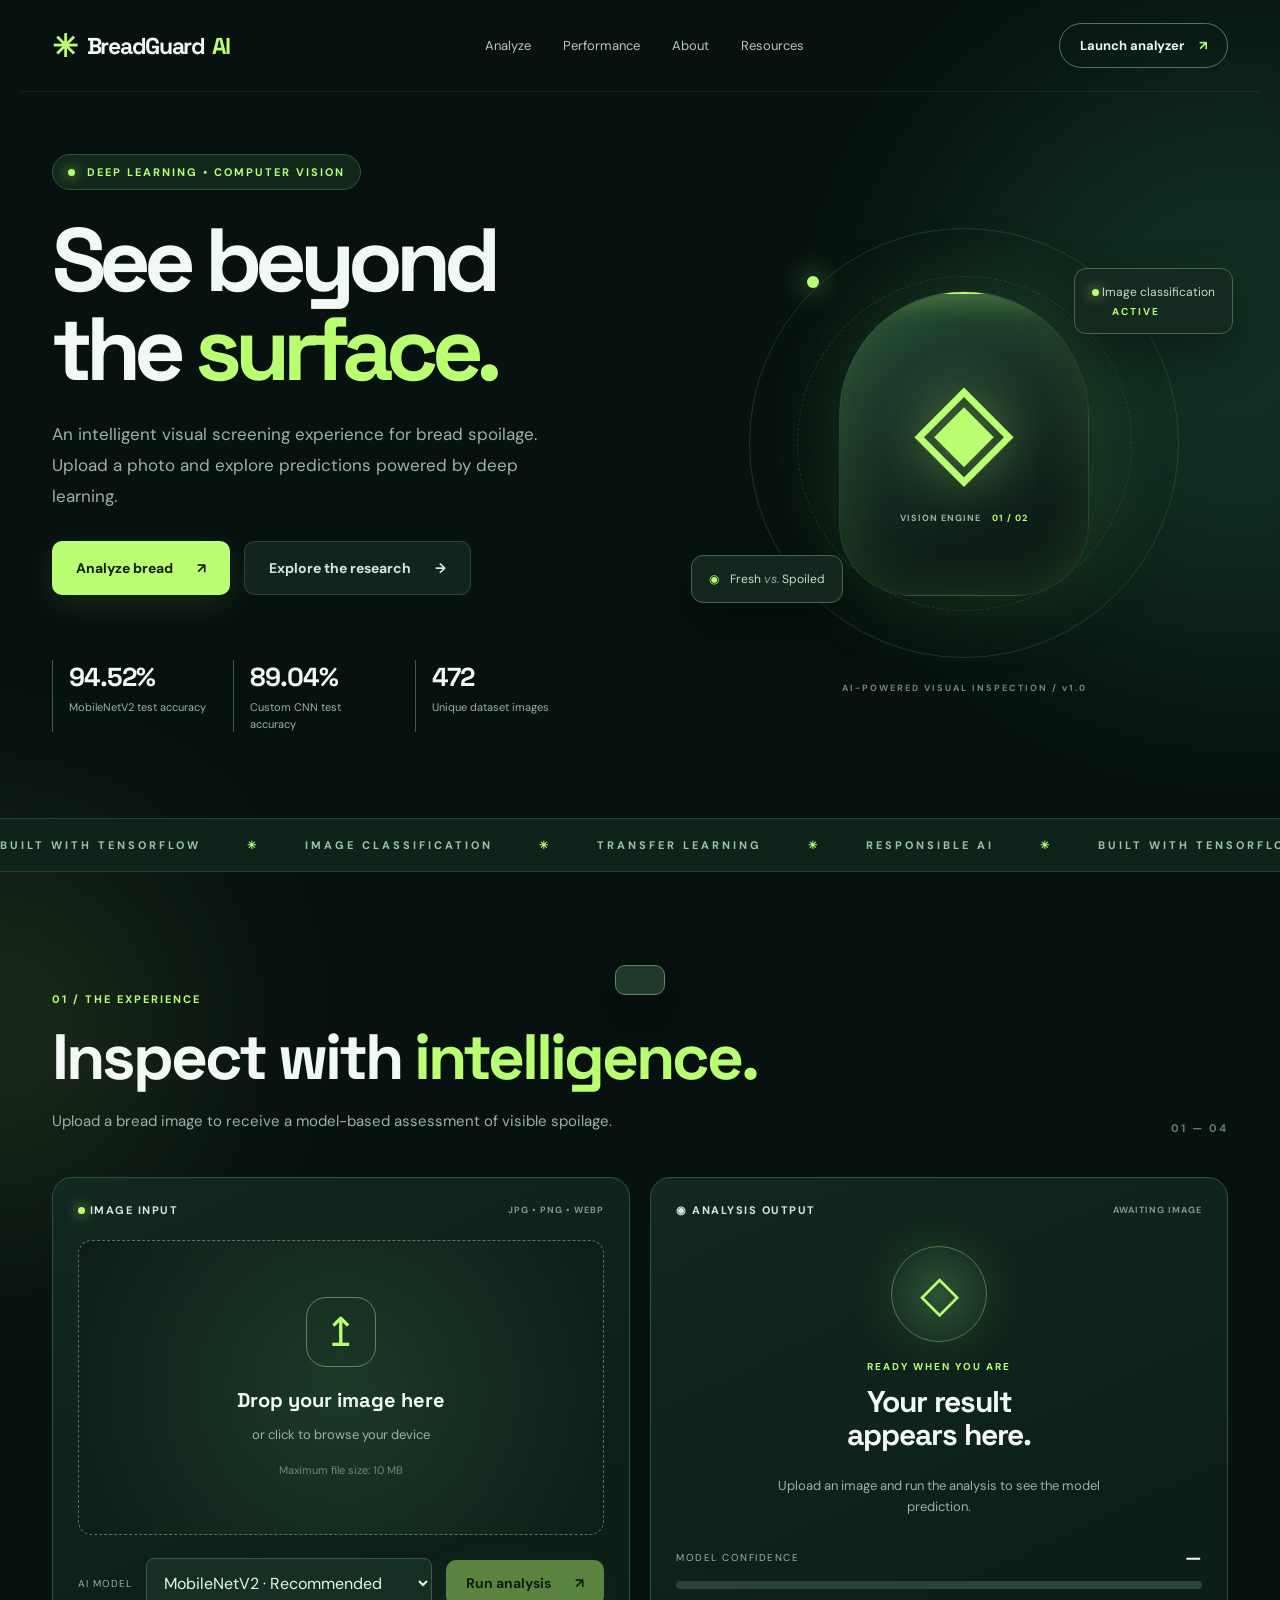
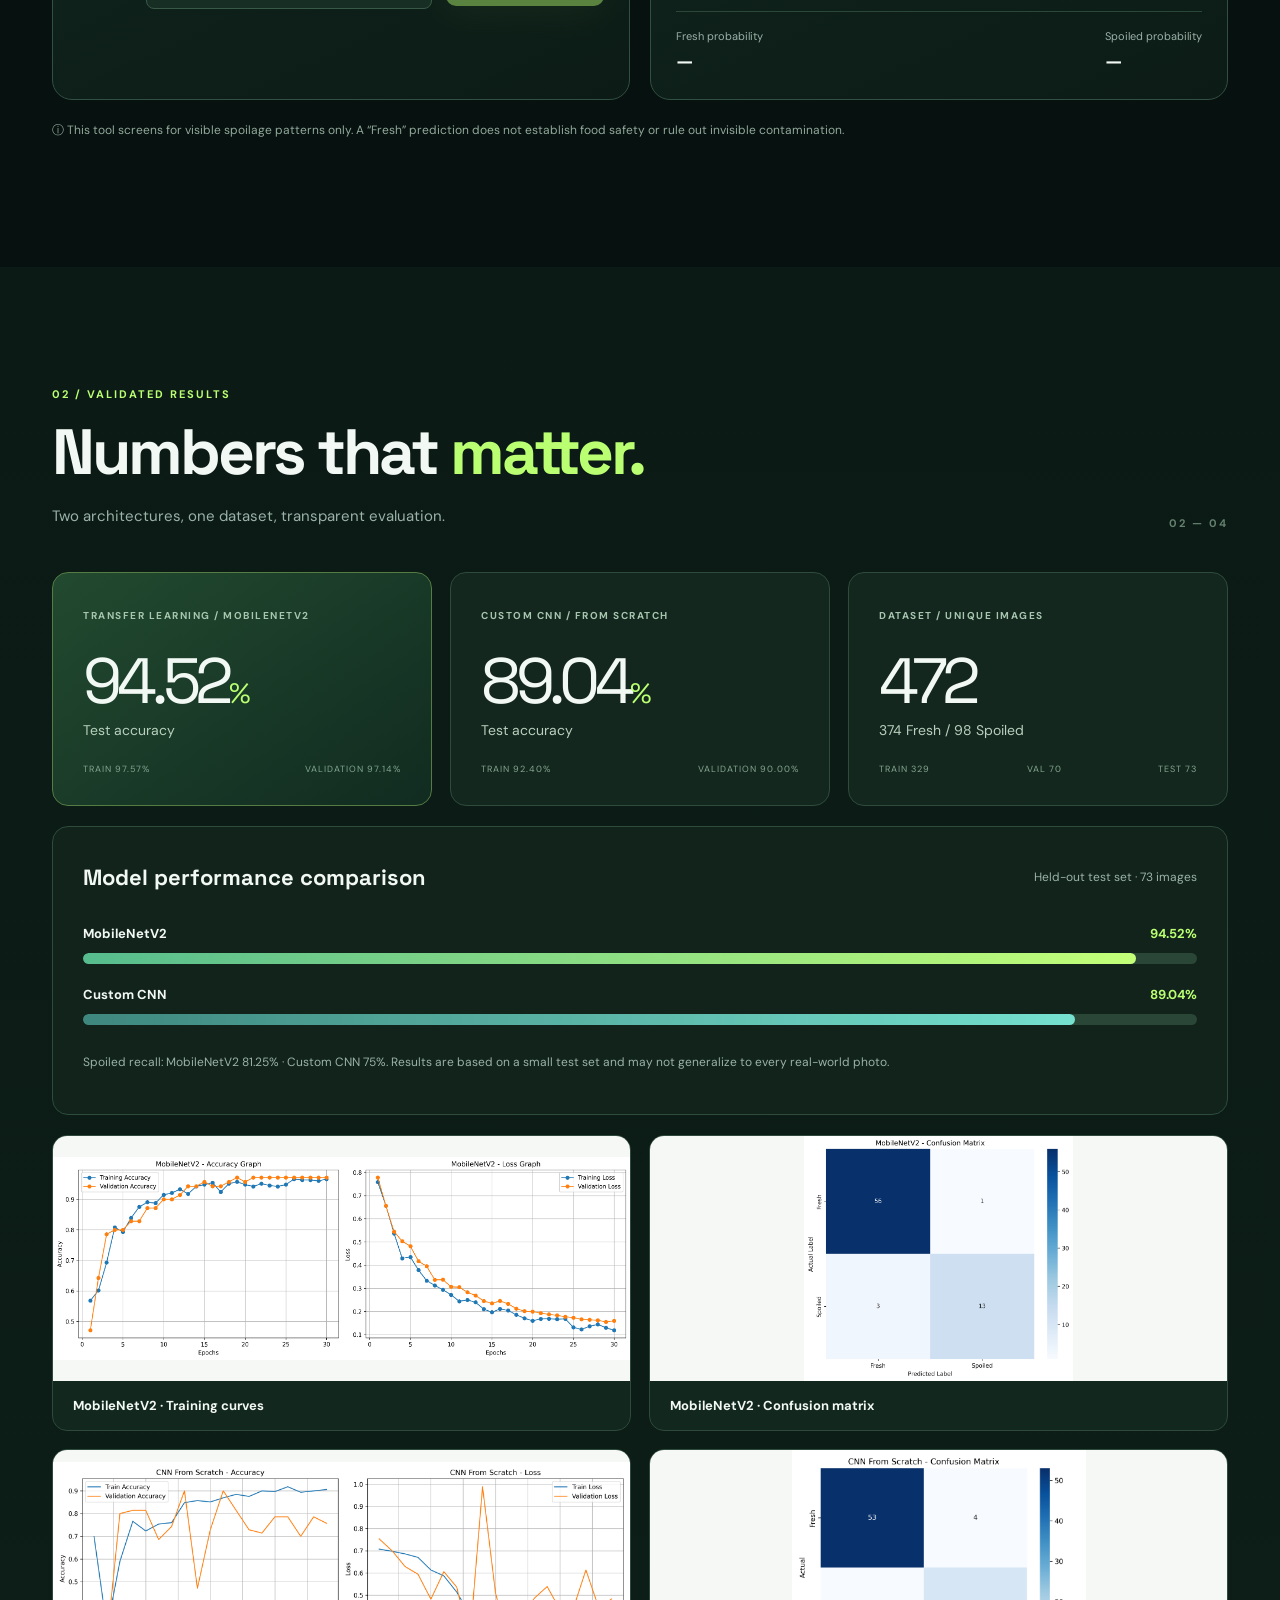
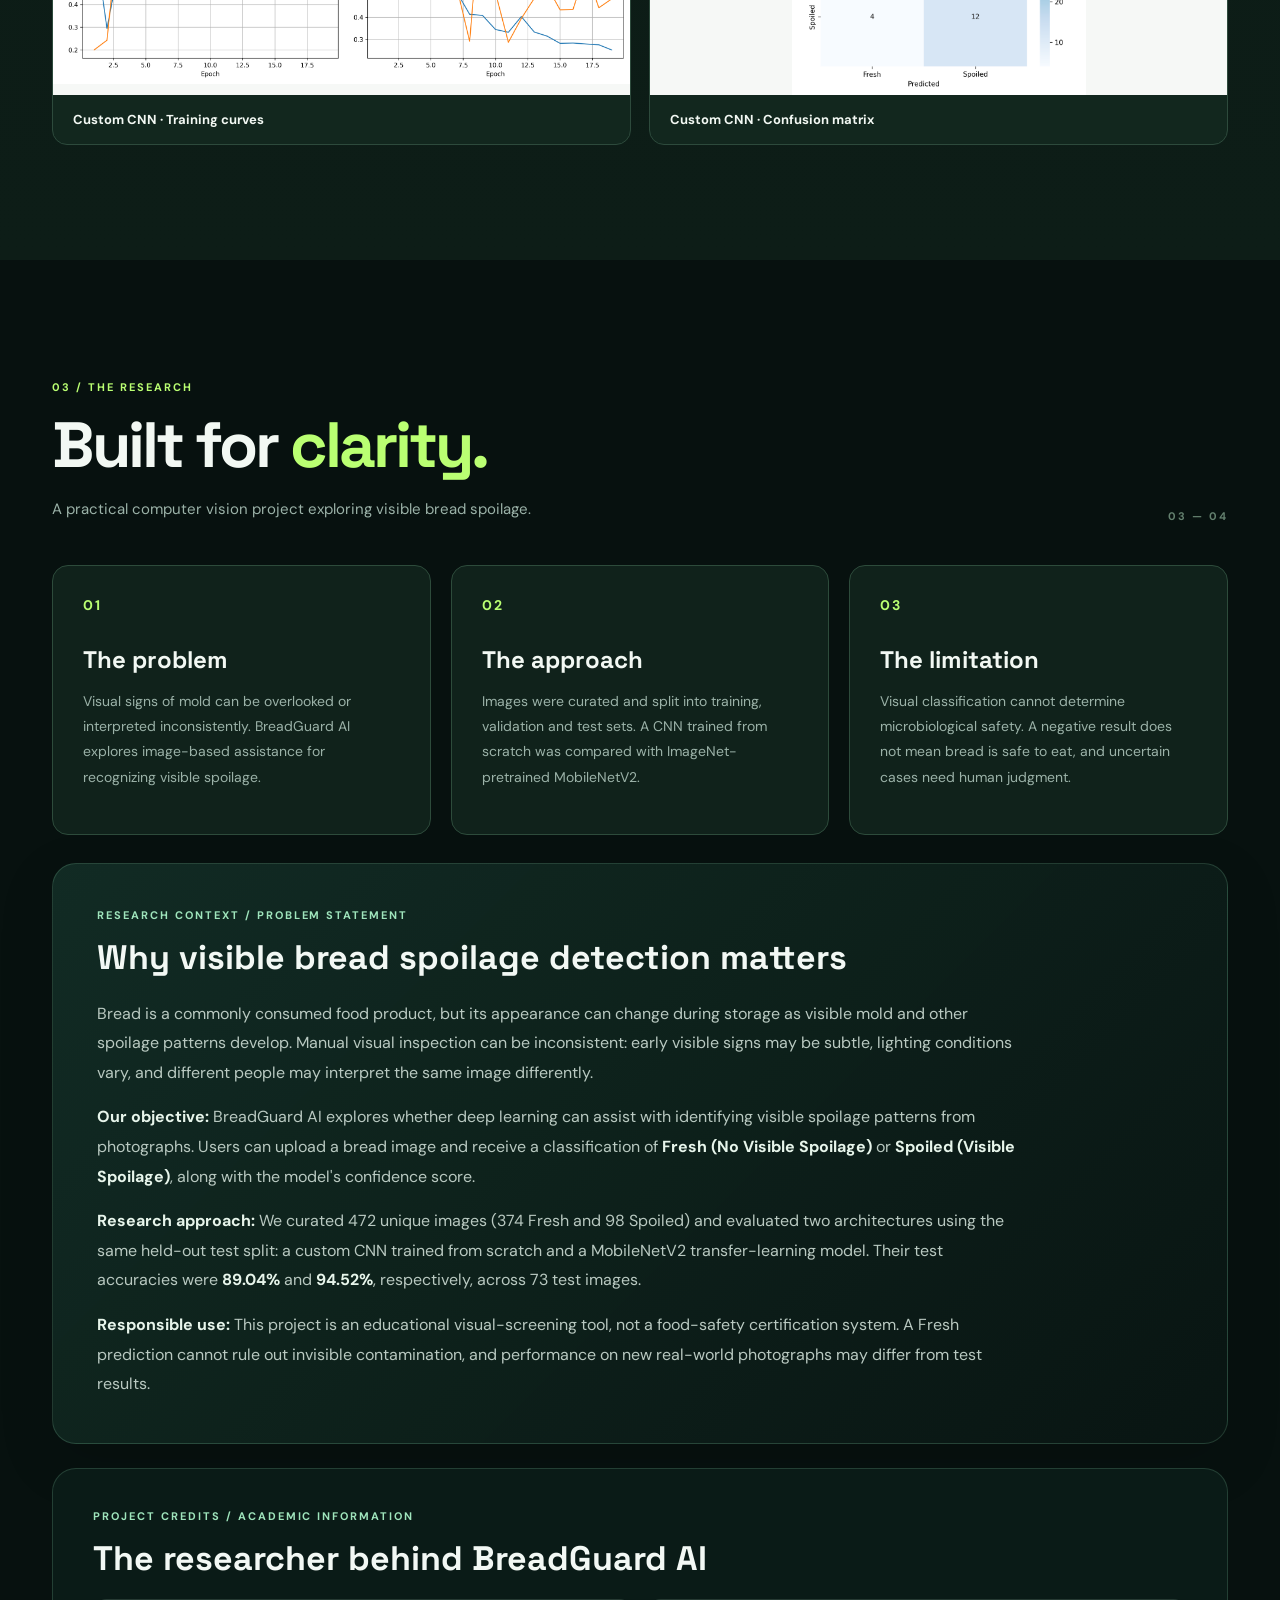
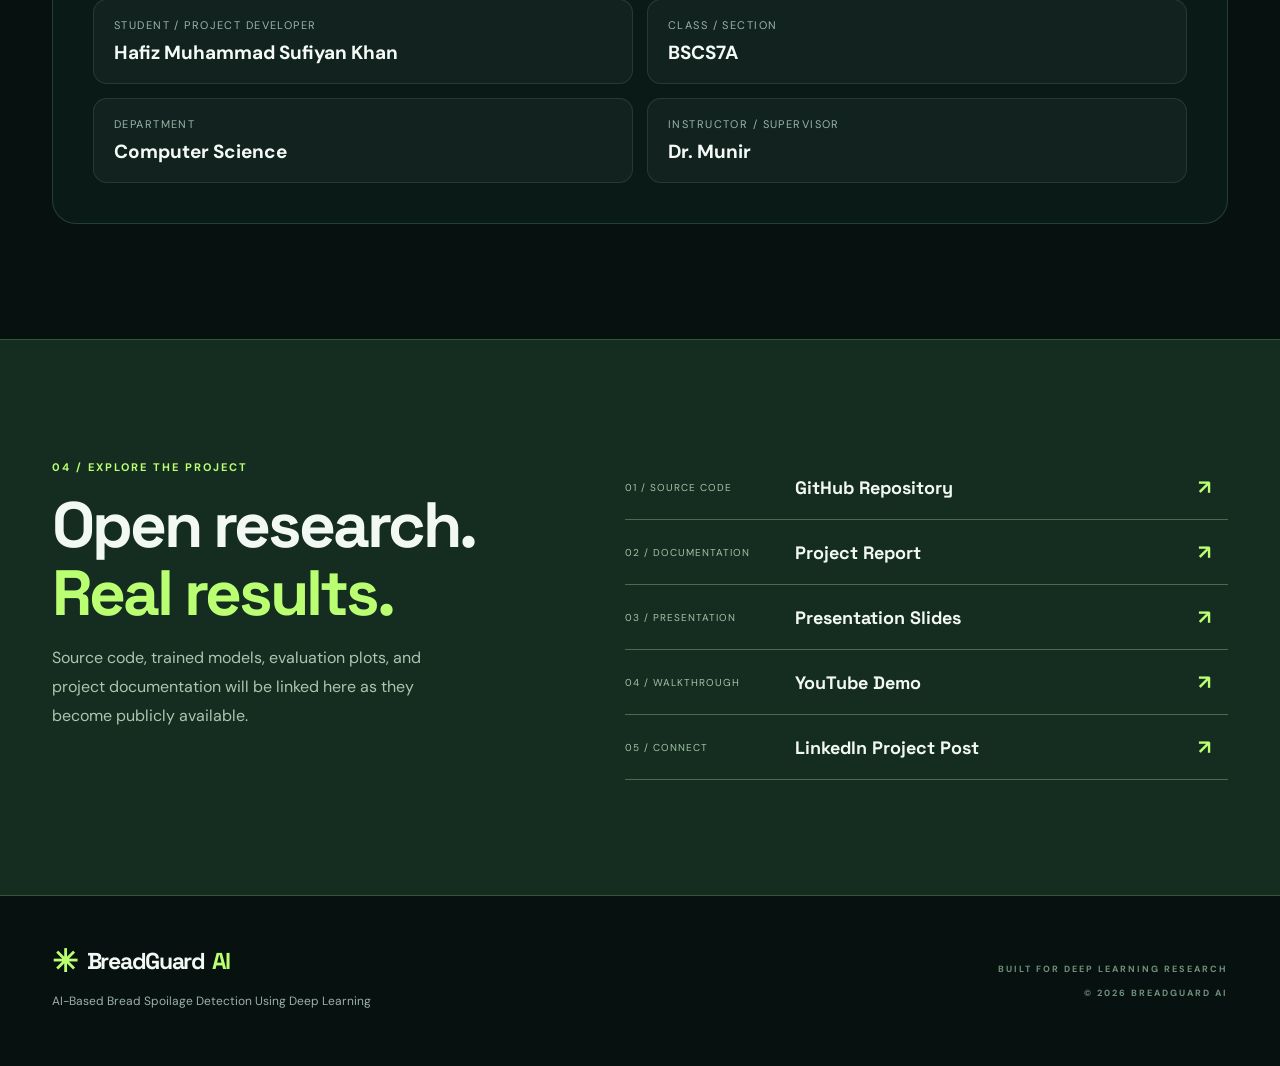
==== frontend/index.html @ 9954bbcf "Add BreadGuard AI frontend, backend, training notebook and results" ====
<!doctype html><html lang="en"><head><meta charset="utf-8"><meta name="viewport" content="width=device-width,initial-scale=1"><meta name="theme-color" content="#07110f"><title>BreadGuard AI — Visible Spoilage Detection</title><meta name="description" content="BreadGuard AI: a deep learning project for identifying visible bread spoilage using CNN and MobileNetV2."><link rel="preconnect" href="https://fonts.googleapis.com"><link rel="preconnect" href="https://fonts.gstatic.com" crossorigin><link href="https://fonts.googleapis.com/css2?family=DM+Sans:wght@400;500;600;700&family=Space+Grotesk:wght@400;500;600;700&display=swap" rel="stylesheet"><link rel="stylesheet" href="style.css"><style>
/* Academic content additions: scoped to preserve existing theme */
.research-detail{margin-top:28px;padding:clamp(24px,4vw,44px);border:1px solid rgba(145,218,177,.19);border-radius:24px;background:linear-gradient(135deg,rgba(21,51,42,.78),rgba(9,22,19,.86));box-shadow:0 18px 55px rgba(0,0,0,.13)}
.research-detail .detail-label,.academic-card .detail-label{display:block;font-size:11px;letter-spacing:.18em;text-transform:uppercase;color:#9fe5bc;font-weight:700;margin-bottom:16px}
.research-detail h3,.academic-card h3{font-family:'Space Grotesk',sans-serif;font-size:clamp(23px,3vw,34px);line-height:1.2;margin:0 0 20px;color:#f2f8f4}
.research-detail p{color:#b9c9c1;line-height:1.85;margin:0 0 15px;max-width:920px}
.research-detail p:last-child{margin-bottom:0}
.research-detail strong{color:#e7f5eb}
.academic-card{margin-top:24px;padding:clamp(24px,4vw,40px);border-radius:24px;border:1px solid rgba(145,218,177,.19);background:rgba(12,29,25,.9)}
.academic-grid{display:grid;grid-template-columns:repeat(2,minmax(0,1fr));gap:14px;margin-top:20px}
.academic-item{border:1px solid rgba(180,230,198,.12);border-radius:14px;background:rgba(255,255,255,.035);padding:18px 20px;min-width:0}
.academic-item span{display:block;color:#9ab4a7;font-size:11px;letter-spacing:.13em;text-transform:uppercase;margin-bottom:8px}
.academic-item strong{color:#f4fbf6;font-size:clamp(15px,1.8vw,19px);overflow-wrap:anywhere}
@media(max-width:620px){.academic-grid{grid-template-columns:1fr}.research-detail,.academic-card{border-radius:18px}}
</style></head><body><div class="glow glow-a"></div><div class="glow glow-b"></div><header class="nav wrap"><a class="brand" href="#top"><span class="brand-icon">✳</span> BreadGuard<span>AI</span></a><nav><a href="#analyze">Analyze</a><a href="#performance">Performance</a><a href="#about">About</a><a href="#resources">Resources</a></nav><a class="nav-cta" href="#analyze">Launch analyzer <span>↗</span></a></header><main id="top"><section class="hero wrap"><div class="hero-content"><div class="eyebrow"><span class="pulse"></span> DEEP LEARNING • COMPUTER VISION</div><h1>See beyond<br>the <em>surface.</em></h1><p class="hero-sub">An intelligent visual screening experience for bread spoilage. Upload a photo and explore predictions powered by deep learning.</p><div class="hero-actions"><a class="btn primary" href="#analyze">Analyze bread <span>↗</span></a><a class="btn secondary" href="#performance">Explore the research <span>→</span></a></div><div class="hero-stats"><div><strong>94.52%</strong><span>MobileNetV2 test accuracy</span></div><div><strong>89.04%</strong><span>Custom CNN test accuracy</span></div><div><strong>472</strong><span>Unique dataset images</span></div></div></div><div class="hero-visual"><div class="orbit orbit-1"></div><div class="orbit orbit-2"></div><div class="visual-center"><div class="visual-icon">◈</div><div class="scan-line"></div><div class="visual-label">VISION ENGINE <span>01 / 02</span></div></div><div class="floating-card float-top"><span class="status-dot"></span> Image classification <strong>ACTIVE</strong></div><div class="floating-card float-bottom"><span>◉</span> Fresh <i>vs.</i> Spoiled</div><div class="visual-caption">AI-POWERED VISUAL INSPECTION / v1.0</div></div></section><section class="ticker"><div>BUILT WITH TENSORFLOW <span>✳</span> IMAGE CLASSIFICATION <span>✳</span> TRANSFER LEARNING <span>✳</span> RESPONSIBLE AI <span>✳</span> BUILT WITH TENSORFLOW <span>✳</span> IMAGE CLASSIFICATION <span>✳</span></div></section><section id="analyze" class="section wrap"><div class="section-head"><div><span class="kicker">01 / THE EXPERIENCE</span><h2>Inspect with <em>intelligence.</em></h2><p>Upload a bread image to receive a model-based assessment of visible spoilage.</p></div><div class="section-index">01 — 04</div></div><div class="analyzer"><div class="upload-panel"><div class="panel-top"><span class="panel-label"><span class="status-dot"></span> IMAGE INPUT</span><span class="tiny">JPG • PNG • WEBP</span></div><input id="fileInput" type="file" accept="image/jpeg,image/png,image/webp" hidden><div class="dropzone" id="dropzone" role="button" tabindex="0" aria-label="Upload a bread image"><div id="emptyState"><div class="upload-icon">↥</div><h3>Drop your image here</h3><p>or click to browse your device</p><span class="upload-hint">Maximum file size: 10 MB</span></div><img id="preview" alt="Selected bread image preview" hidden></div><div class="upload-controls"><label for="modelSelect">AI MODEL</label><select id="modelSelect"><option value="mobilenet">MobileNetV2 · Recommended</option><option value="scratch">Custom CNN · From Scratch</option></select><button class="btn primary analyze-btn" id="analyzeBtn" disabled>Run analysis <span>↗</span></button></div></div><div class="result-panel"><div class="panel-top"><span class="panel-label">◉ ANALYSIS OUTPUT</span><span class="tiny" id="resultStatus">AWAITING IMAGE</span></div><div class="result-body" aria-live="polite"><div class="result-orb" id="resultOrb"><span id="resultSymbol">◇</span></div><div class="result-tag" id="resultTag">READY WHEN YOU ARE</div><h3 id="resultTitle">Your result<br>appears here.</h3><p id="resultDescription">Upload an image and run the analysis to see the model prediction.</p><div class="confidence"><div class="confidence-head"><span>MODEL CONFIDENCE</span><strong id="confidenceValue">—</strong></div><div class="meter"><div id="confidenceBar"></div></div></div><div class="probabilities"><div><span>Fresh probability</span><strong id="freshProb">—</strong></div><div><span>Spoiled probability</span><strong id="spoiledProb">—</strong></div></div></div></div></div><p class="disclaimer">ⓘ This tool screens for visible spoilage patterns only. A “Fresh” prediction does not establish food safety or rule out invisible contamination.</p></section><section id="performance" class="section performance-section"><div class="wrap"><div class="section-head"><div><span class="kicker">02 / VALIDATED RESULTS</span><h2>Numbers that <em>matter.</em></h2><p>Two architectures, one dataset, transparent evaluation.</p></div><div class="section-index">02 — 04</div></div><div class="metric-grid"><article class="metric-card feature"><span class="card-overline">TRANSFER LEARNING / MOBILENETV2</span><div class="big-number">94.52<span>%</span></div><p>Test accuracy</p><div class="mini-line"><span>TRAIN 97.57%</span><span>VALIDATION 97.14%</span></div></article><article class="metric-card"><span class="card-overline">CUSTOM CNN / FROM SCRATCH</span><div class="big-number">89.04<span>%</span></div><p>Test accuracy</p><div class="mini-line"><span>TRAIN 92.40%</span><span>VALIDATION 90.00%</span></div></article><article class="metric-card"><span class="card-overline">DATASET / UNIQUE IMAGES</span><div class="big-number">472</div><p>374 Fresh / 98 Spoiled</p><div class="mini-line"><span>TRAIN 329</span><span>VAL 70</span><span>TEST 73</span></div></article></div><div class="comparison"><div class="comparison-title"><h3>Model performance comparison</h3><p>Held-out test set · 73 images</p></div><div class="bar-row"><div><strong>MobileNetV2</strong><span>94.52%</span></div><div class="bar-track"><div style="width:94.52%" class="bar-fill"></div></div></div><div class="bar-row"><div><strong>Custom CNN</strong><span>89.04%</span></div><div class="bar-track"><div style="width:89.04%" class="bar-fill alt"></div></div></div><p class="comparison-note">Spoiled recall: MobileNetV2 81.25% · Custom CNN 75%. Results are based on a small test set and may not generalize to every real-world photo.</p></div><div class="results-gallery"><div class="result-image"><img src="assets/mobilenet_training_graphs.png" alt="MobileNetV2 training and validation graphs" loading="lazy" onerror="this.parentElement.classList.add('missing')"><span>MobileNetV2 · Training curves</span></div><div class="result-image"><img src="assets/mobilenet_confusion_matrix.png" alt="MobileNetV2 confusion matrix" loading="lazy" onerror="this.parentElement.classList.add('missing')"><span>MobileNetV2 · Confusion matrix</span></div><div class="result-image"><img src="assets/cnn_v4_training_graphs.png" alt="Custom CNN training and validation graphs" loading="lazy" onerror="this.parentElement.classList.add('missing')"><span>Custom CNN · Training curves</span></div><div class="result-image"><img src="assets/cnn_v4_confusion_matrix.png" alt="Custom CNN confusion matrix" loading="lazy" onerror="this.parentElement.classList.add('missing')"><span>Custom CNN · Confusion matrix</span></div></div></div></section><section id="about" class="section wrap"><div class="section-head"><div><span class="kicker">03 / THE RESEARCH</span><h2>Built for <em>clarity.</em></h2><p>A practical computer vision project exploring visible bread spoilage.</p></div><div class="section-index">03 — 04</div></div><div class="about-grid"><article class="about-card"><div class="about-icon">01</div><h3>The problem</h3><p>Visual signs of mold can be overlooked or interpreted inconsistently. BreadGuard AI explores image-based assistance for recognizing visible spoilage.</p></article><article class="about-card"><div class="about-icon">02</div><h3>The approach</h3><p>Images were curated and split into training, validation and test sets. A CNN trained from scratch was compared with ImageNet-pretrained MobileNetV2.</p></article><article class="about-card"><div class="about-icon">03</div><h3>The limitation</h3><p>Visual classification cannot determine microbiological safety. A negative result does not mean bread is safe to eat, and uncertain cases need human judgment.</p></article></div><article class="research-detail" aria-labelledby="problem-statement-title"><span class="detail-label">RESEARCH CONTEXT / PROBLEM STATEMENT</span><h3 id="problem-statement-title">Why visible bread spoilage detection matters</h3><p>Bread is a commonly consumed food product, but its appearance can change during storage as visible mold and other spoilage patterns develop. Manual visual inspection can be inconsistent: early visible signs may be subtle, lighting conditions vary, and different people may interpret the same image differently.</p><p><strong>Our objective:</strong> BreadGuard AI explores whether deep learning can assist with identifying visible spoilage patterns from photographs. Users can upload a bread image and receive a classification of <strong>Fresh (No Visible Spoilage)</strong> or <strong>Spoiled (Visible Spoilage)</strong>, along with the model's confidence score.</p><p><strong>Research approach:</strong> We curated 472 unique images (374 Fresh and 98 Spoiled) and evaluated two architectures using the same held-out test split: a custom CNN trained from scratch and a MobileNetV2 transfer-learning model. Their test accuracies were <strong>89.04%</strong> and <strong>94.52%</strong>, respectively, across 73 test images.</p><p><strong>Responsible use:</strong> This project is an educational visual-screening tool, not a food-safety certification system. A Fresh prediction cannot rule out invisible contamination, and performance on new real-world photographs may differ from test results.</p></article><article class="academic-card" aria-labelledby="academic-heading"><span class="detail-label">PROJECT CREDITS / ACADEMIC INFORMATION</span><h3 id="academic-heading">The researcher behind BreadGuard AI</h3><div class="academic-grid"><div class="academic-item"><span>Student / Project Developer</span><strong>Hafiz Muhammad Sufiyan Khan</strong></div><div class="academic-item"><span>Class / Section</span><strong>BSCS7A</strong></div><div class="academic-item"><span>Department</span><strong>Computer Science</strong></div><div class="academic-item"><span>Instructor / Supervisor</span><strong>Dr. Munir</strong></div></div></article></section><section id="resources" class="section resources-section"><div class="wrap resources-content"><div><span class="kicker">04 / EXPLORE THE PROJECT</span><h2>Open research.<br><em>Real results.</em></h2><p>Source code, trained models, evaluation plots, and project documentation will be linked here as they become publicly available.</p></div><div class="resource-list"><a href="#" data-pending="GitHub repository"><span>01 / SOURCE CODE</span><strong>GitHub Repository</strong><b>↗</b></a><a href="#" data-pending="Project report"><span>02 / DOCUMENTATION</span><strong>Project Report</strong><b>↗</b></a><a href="#" data-pending="Presentation"><span>03 / PRESENTATION</span><strong>Presentation Slides</strong><b>↗</b></a><a href="#" data-pending="YouTube video"><span>04 / WALKTHROUGH</span><strong>YouTube Demo</strong><b>↗</b></a><a href="#" data-pending="LinkedIn post"><span>05 / CONNECT</span><strong>LinkedIn Project Post</strong><b>↗</b></a></div></div></section></main><footer class="footer wrap"><div><a class="brand" href="#top"><span class="brand-icon">✳</span> BreadGuard<span>AI</span></a><p>AI-Based Bread Spoilage Detection Using Deep Learning</p></div><div class="footer-right"><span>BUILT FOR DEEP LEARNING RESEARCH</span><span>© <span id="year"></span> BREADGUARD AI</span></div></footer><div class="toast" id="toast" role="status" aria-live="polite"></div><script src="script.js"></script></body></html>
---- frontend/style.css ----
:root{--bg:#07110f;--bg2:#0b1815;--panel:#10221d;--line:#254037;--text:#f2f8f3;--muted:#9bb2a8;--accent:#baff72;--mint:#61e2bd;--red:#ff8c83}*{box-sizing:border-box}html{scroll-behavior:smooth}body{margin:0;background:var(--bg);color:var(--text);font-family:'DM Sans',sans-serif;overflow-x:hidden}h1,h2,h3,.brand,.big-number{font-family:'Space Grotesk',sans-serif}a{color:inherit;text-decoration:none}button,select{font:inherit}.wrap{max-width:1240px;margin:auto;padding-left:32px;padding-right:32px}.glow{position:absolute;pointer-events:none;filter:blur(110px);opacity:.13;border-radius:50%;z-index:-1}.glow-a{width:600px;height:600px;background:#55f0a2;top:50px;right:-260px}.glow-b{width:350px;height:350px;background:#baff72;top:850px;left:-180px}.nav{height:92px;display:flex;align-items:center;justify-content:space-between;border-bottom:1px solid #ffffff10}.brand{font-weight:700;font-size:23px;letter-spacing:-1.3px;display:flex;align-items:center;gap:7px}.brand span:last-child{color:var(--accent)}.brand-icon{color:var(--accent);font-size:31px;margin-right:3px}.nav nav{display:flex;gap:32px}.nav nav a{font-size:13px;color:#b4c9bd;transition:color .2s}.nav nav a:hover{color:var(--accent)}.nav-cta{border:1px solid #56745c;border-radius:99px;padding:13px 20px;font-size:13px;font-weight:700}.nav-cta span{margin-left:12px;color:var(--accent)}.hero{min-height:690px;display:grid;grid-template-columns:1.08fr .92fr;align-items:center;gap:30px;padding-top:62px;padding-bottom:86px}.eyebrow,.kicker,.card-overline,.panel-label,.tiny,.section-index,.visual-caption,.visual-label,.footer-right{font-size:11px;font-weight:700;letter-spacing:2px}.eyebrow{color:var(--accent);display:inline-flex;align-items:center;gap:12px;border:1px solid #35533a;border-radius:99px;padding:10px 15px;background:#12281b}.pulse,.status-dot{width:7px;height:7px;background:var(--accent);border-radius:50%;display:inline-block;box-shadow:0 0 13px var(--accent);animation:pulse 2s infinite}h1{font-size:clamp(66px,7vw,108px);line-height:.99;letter-spacing:-7px;margin:26px 0}h1 em,h2 em{color:var(--accent);font-style:normal}.hero-sub{font-size:17px;line-height:1.8;color:var(--muted);max-width:515px}.hero-actions{display:flex;gap:14px;flex-wrap:wrap;margin-top:30px}.btn{display:inline-flex;justify-content:center;align-items:center;gap:24px;border:0;border-radius:10px;padding:17px 24px;font-size:14px;font-weight:700;cursor:pointer;transition:transform .2s,box-shadow .2s}.btn:hover{transform:translateY(-3px)}.primary{background:var(--accent);color:#12200d;box-shadow:0 9px 35px #baff721b}.secondary{background:#13241e;color:#d5e8dc;border:1px solid #2a4637}.hero-stats{display:flex;gap:27px;margin-top:65px;flex-wrap:wrap}.hero-stats>div{border-left:1px solid #416049;padding-left:16px;max-width:155px}.hero-stats strong{display:block;font-family:'Space Grotesk';font-size:26px;letter-spacing:-1px}.hero-stats span{display:block;color:var(--muted);font-size:11px;margin-top:5px;line-height:1.5}.hero-visual{height:510px;position:relative;display:flex;align-items:center;justify-content:center}.orbit{position:absolute;border:1px solid #4d775355;border-radius:50%;animation:rotate 26s linear infinite}.orbit-1{width:430px;height:430px}.orbit-2{width:335px;height:335px;border-style:dashed;animation-direction:reverse}.orbit-1:before{content:'';position:absolute;width:12px;height:12px;background:var(--accent);border-radius:50%;top:47px;left:57px;box-shadow:0 0 26px var(--accent)}.visual-center{width:250px;height:305px;background:linear-gradient(155deg,#254a38,#0e1d18 75%);border:1px solid #5c926744;border-radius:130px 130px 75px 75px;display:flex;flex-direction:column;align-items:center;justify-content:center;box-shadow:0 0 90px #9dfb5520,inset 0 0 55px #a7fa3720;position:relative;overflow:hidden;animation:float 6s ease-in-out infinite}.visual-icon{font-size:130px;color:var(--accent);text-shadow:0 0 55px #baff7277;line-height:1}.scan-line{position:absolute;height:2px;background:var(--accent);box-shadow:0 0 25px 5px #baff7266;left:0;right:0;top:0;animation:scan 4s ease-in-out infinite}.visual-label{font-size:9px;letter-spacing:1px;margin-top:20px;color:#9bb7a2}.visual-label span{color:var(--accent);margin-left:8px}.floating-card{position:absolute;background:#172a22df;border:1px solid #43684d;border-radius:12px;backdrop-filter:blur(12px);padding:15px 17px;font-size:12px;color:#c7dfcf;box-shadow:0 20px 50px #0005;animation:float 5s ease-in-out infinite}.float-top{top:80px;right:-5px}.float-top strong{display:block;margin-left:20px;margin-top:5px;color:var(--accent);font-size:10px;letter-spacing:2px}.float-bottom{bottom:95px;left:-10px;animation-delay:-2s}.float-bottom span{color:var(--accent);margin-right:8px}.float-bottom i{color:#8daca0}.visual-caption{position:absolute;bottom:4px;color:#6d8979;font-size:9px}.ticker{overflow:hidden;border-top:1px solid #254238;border-bottom:1px solid #254238;background:#10231b;padding:19px 0;white-space:nowrap;color:#9dc3a8;font-size:11px;letter-spacing:3px;font-weight:700}.ticker div{width:max-content;animation:marquee 35s linear infinite}.ticker span{color:var(--accent);margin:0 40px}.section{padding-top:115px;padding-bottom:115px}.section-head{display:flex;justify-content:space-between;align-items:flex-end;margin-bottom:42px;gap:20px}.kicker{color:var(--accent)}h2{font-size:clamp(40px,5vw,66px);letter-spacing:-3px;line-height:1.06;margin:16px 0} .section-head p{color:var(--muted);font-size:15px;line-height:1.8;margin:0}.section-index{color:#64816f}.analyzer{display:grid;grid-template-columns:1fr 1fr;gap:20px}.upload-panel,.result-panel{background:linear-gradient(155deg,#122820,#0c1b16);border:1px solid #315041;border-radius:20px;padding:25px;min-height:490px}.panel-top{display:flex;align-items:center;justify-content:space-between;margin-bottom:23px}.panel-label{color:#d6eadd;letter-spacing:1.5px}.tiny{font-size:9px;color:#7e9c89;letter-spacing:1px}.dropzone{height:295px;border:1.5px dashed #54775b;border-radius:14px;background:radial-gradient(circle at center,#1c3928,#0e1d18);display:flex;align-items:center;justify-content:center;text-align:center;cursor:pointer;transition:border .2s,background .2s;overflow:hidden}.dropzone:hover,.dropzone.dragover{border-color:var(--accent);background:#1c3c2a}.upload-icon{width:70px;height:70px;border:1px solid #64865a;border-radius:20px;display:grid;place-items:center;margin:auto;font-size:40px;color:var(--accent)}.dropzone h3{font-size:20px;margin:20px 0 4px}.dropzone p{color:var(--muted);font-size:13px}.upload-hint{font-size:11px;color:#688d77;display:block;margin-top:20px}.dropzone img{width:100%;height:100%;object-fit:contain}.upload-controls{display:flex;align-items:center;gap:14px;margin-top:23px;flex-wrap:wrap}.upload-controls label{font-size:10px;color:var(--muted);letter-spacing:1px}.upload-controls select{flex:1;min-width:190px;background:#172e24;border:1px solid #385947;color:#e5f5e7;padding:13px;border-radius:8px;outline:0}.analyze-btn{padding:14px 20px}.analyze-btn:disabled{opacity:.45;cursor:not-allowed;transform:none}.result-body{text-align:center;display:flex;flex-direction:column;align-items:center}.result-orb{width:96px;height:96px;border:1px solid #52795a;border-radius:50%;display:grid;place-items:center;font-size:51px;color:var(--accent);background:radial-gradient(circle,#2d5335,#11261d);box-shadow:0 0 50px #aaff4620;margin:6px auto 18px;transition:all .3s}.result-orb.spoiled{color:var(--red);border-color:#a65e59;background:radial-gradient(circle,#542f2d,#261817);box-shadow:0 0 40px #ff8c8325}.result-tag{font-size:10px;letter-spacing:2px;color:var(--accent);font-weight:700}.result-tag.spoiled{color:var(--red)}.result-body h3{font-size:30px;letter-spacing:-1px;line-height:1.1;margin:12px 0}.result-body>p{color:var(--muted);font-size:13px;line-height:1.6;max-width:340px;min-height:40px}.confidence{width:100%;margin-top:15px}.confidence-head,.probabilities{display:flex;justify-content:space-between;align-items:center}.confidence-head span{font-size:10px;letter-spacing:1.5px;color:var(--muted)}.confidence-head strong{font-size:18px}.meter{height:8px;background:#294436;border-radius:20px;overflow:hidden;margin-top:11px}.meter>div{width:0;height:100%;background:linear-gradient(90deg,#55c993,var(--accent));border-radius:20px;transition:width .7s}.probabilities{width:100%;border-top:1px solid #2b4738;margin-top:22px;padding-top:17px}.probabilities div{text-align:left}.probabilities span{display:block;color:var(--muted);font-size:11px}.probabilities strong{display:block;margin-top:6px;font-size:19px}.disclaimer{font-size:12px;line-height:1.7;color:#91a99b;margin-top:20px}.performance-section{background:linear-gradient(180deg,#0b1a15,#0d1d17)}.metric-grid{display:grid;grid-template-columns:repeat(3,1fr);gap:18px}.metric-card{background:#14271f;border:1px solid #2e4b3c;border-radius:16px;padding:30px;min-height:230px}.metric-card.feature{background:linear-gradient(145deg,#224a30,#112b20);border-color:#547c43}.card-overline{color:#a6c6ae;font-size:10px;letter-spacing:1.5px}.big-number{font-size:clamp(48px,5vw,73px);letter-spacing:-5px;margin-top:25px;line-height:1}.big-number span{font-size:28px;color:var(--accent);letter-spacing:0}.metric-card p{font-size:14px;color:#b8d0bd;margin:8px 0 24px}.mini-line{display:flex;justify-content:space-between;gap:10px;color:#83a68f;font-size:9px;letter-spacing:1px}.comparison{border:1px solid #2e4b3c;border-radius:16px;padding:30px;margin-top:20px;background:#11231b}.comparison-title{display:flex;justify-content:space-between;gap:20px;align-items:center;margin-bottom:28px}.comparison-title h3{font-size:22px;margin:0}.comparison-title p{font-size:12px;color:var(--muted)}.bar-row{margin:22px 0}.bar-row>div:first-child{display:flex;justify-content:space-between;font-size:13px;margin-bottom:11px}.bar-row span{color:var(--accent);font-weight:700}.bar-track{height:11px;background:#294637;border-radius:20px;overflow:hidden}.bar-fill{height:100%;border-radius:20px;background:linear-gradient(90deg,#56bc8e,#c3ff78);animation:grow 1.5s ease-out both}.bar-fill.alt{background:linear-gradient(90deg,#3e877e,#75e1ce)}.comparison-note{font-size:12px;color:var(--muted);line-height:1.7;margin-top:27px}.results-gallery{display:grid;grid-template-columns:repeat(2,1fr);gap:18px;margin-top:20px}.result-image{background:#12271e;border:1px solid #2d4a3c;border-radius:15px;overflow:hidden;min-height:200px}.result-image img{display:block;width:100%;height:245px;object-fit:contain;background:#f6f8f6}.result-image.missing img{display:none}.result-image.missing:before{content:'Add the corresponding graph image to frontend/assets/';display:grid;place-items:center;height:245px;text-align:center;padding:20px;color:#94b5a0;font-size:13px}.result-image span{display:block;padding:16px 20px;font-size:13px;font-weight:700}.about-grid{display:grid;grid-template-columns:repeat(3,1fr);gap:20px}.about-card{padding:30px;background:#10221b;border:1px solid #2d4b3b;border-radius:16px;min-height:265px;transition:transform .3s,border-color .3s}.about-card:hover{transform:translateY(-6px);border-color:#6f9a62}.about-icon{color:var(--accent);font-size:14px;font-weight:700;letter-spacing:2px}.about-card h3{font-size:24px;margin:30px 0 13px}.about-card p{color:var(--muted);font-size:14px;line-height:1.8}.resources-section{background:#152d20;border-top:1px solid #35553c;border-bottom:1px solid #35553c}.resources-content{display:grid;grid-template-columns:.9fr 1.1fr;gap:80px}.resources-content>div>p{color:#aac6b0;max-width:380px;line-height:1.8}.resource-list a{display:grid;grid-template-columns:155px 1fr 30px;align-items:center;border-bottom:1px solid #4b6b50;padding:19px 0;gap:15px;transition:padding .2s}.resource-list a:hover{padding-left:10px}.resource-list a span{font-size:10px;color:#a0c4a6;letter-spacing:1px}.resource-list a strong{font-family:'Space Grotesk';font-size:18px}.resource-list a b{color:var(--accent);font-size:20px}.footer{display:flex;justify-content:space-between;align-items:center;gap:30px;padding-top:45px;padding-bottom:45px}.footer p{font-size:12px;color:var(--muted)}.footer-right{display:flex;flex-direction:column;gap:12px;text-align:right;color:#70917c;font-size:9px}.toast{position:fixed;bottom:25px;left:50%;transform:translate(-50%,120px);background:#20392b;color:#e4f5e8;border:1px solid #608a60;padding:14px 24px;border-radius:10px;z-index:50;font-size:13px;transition:transform .3s;box-shadow:0 20px 50px #0008}.toast.show{transform:translate(-50%,0)}@keyframes pulse{50%{opacity:.4;box-shadow:0 0 2px var(--accent)}}@keyframes float{50%{transform:translateY(-12px)}}@keyframes rotate{to{transform:rotate(360deg)}}@keyframes scan{0%,100%{top:10%}50%{top:90%}}@keyframes marquee{to{transform:translateX(-50%)}}@keyframes grow{from{width:0}}@media(max-width:1050px){.nav nav{gap:17px}.hero{grid-template-columns:1fr}.hero-visual{height:430px}.orbit-1{width:350px;height:350px}.orbit-2{width:280px;height:280px}.hero-content{max-width:740px}.resources-content{gap:30px}}@media(max-width:700px){.wrap{padding-left:20px;padding-right:20px}.nav{height:75px}.nav nav{display:none}.nav-cta{font-size:11px;padding:11px}.hero{padding-top:50px;padding-bottom:50px;min-height:auto}h1{font-size:64px;letter-spacing:-4px}.hero-stats{margin-top:35px;gap:16px}.hero-stats strong{font-size:22px}.hero-visual{height:370px}.orbit-1{width:310px;height:310px}.orbit-2{width:250px;height:250px}.visual-center{width:200px;height:255px}.visual-icon{font-size:100px}.float-top{right:-7px;top:35px}.float-bottom{left:-7px;bottom:45px}.section{padding-top:75px;padding-bottom:75px}.section-index{display:none}.analyzer,.metric-grid,.about-grid,.resources-content,.results-gallery{grid-template-columns:1fr}.upload-panel,.result-panel{padding:18px}.comparison-title{display:block}.metric-card{min-height:auto}.resource-list a{grid-template-columns:90px 1fr 22px}.resource-list a strong{font-size:15px}.resource-list a span{font-size:8px}.footer{align-items:flex-start;flex-direction:column}.footer-right{text-align:left}.results-gallery .result-image img{height:200px}}@media(prefers-reduced-motion:reduce){*,*:before,*:after{animation-duration:.01ms!important;transition-duration:.01ms!important;scroll-behavior:auto!important}}
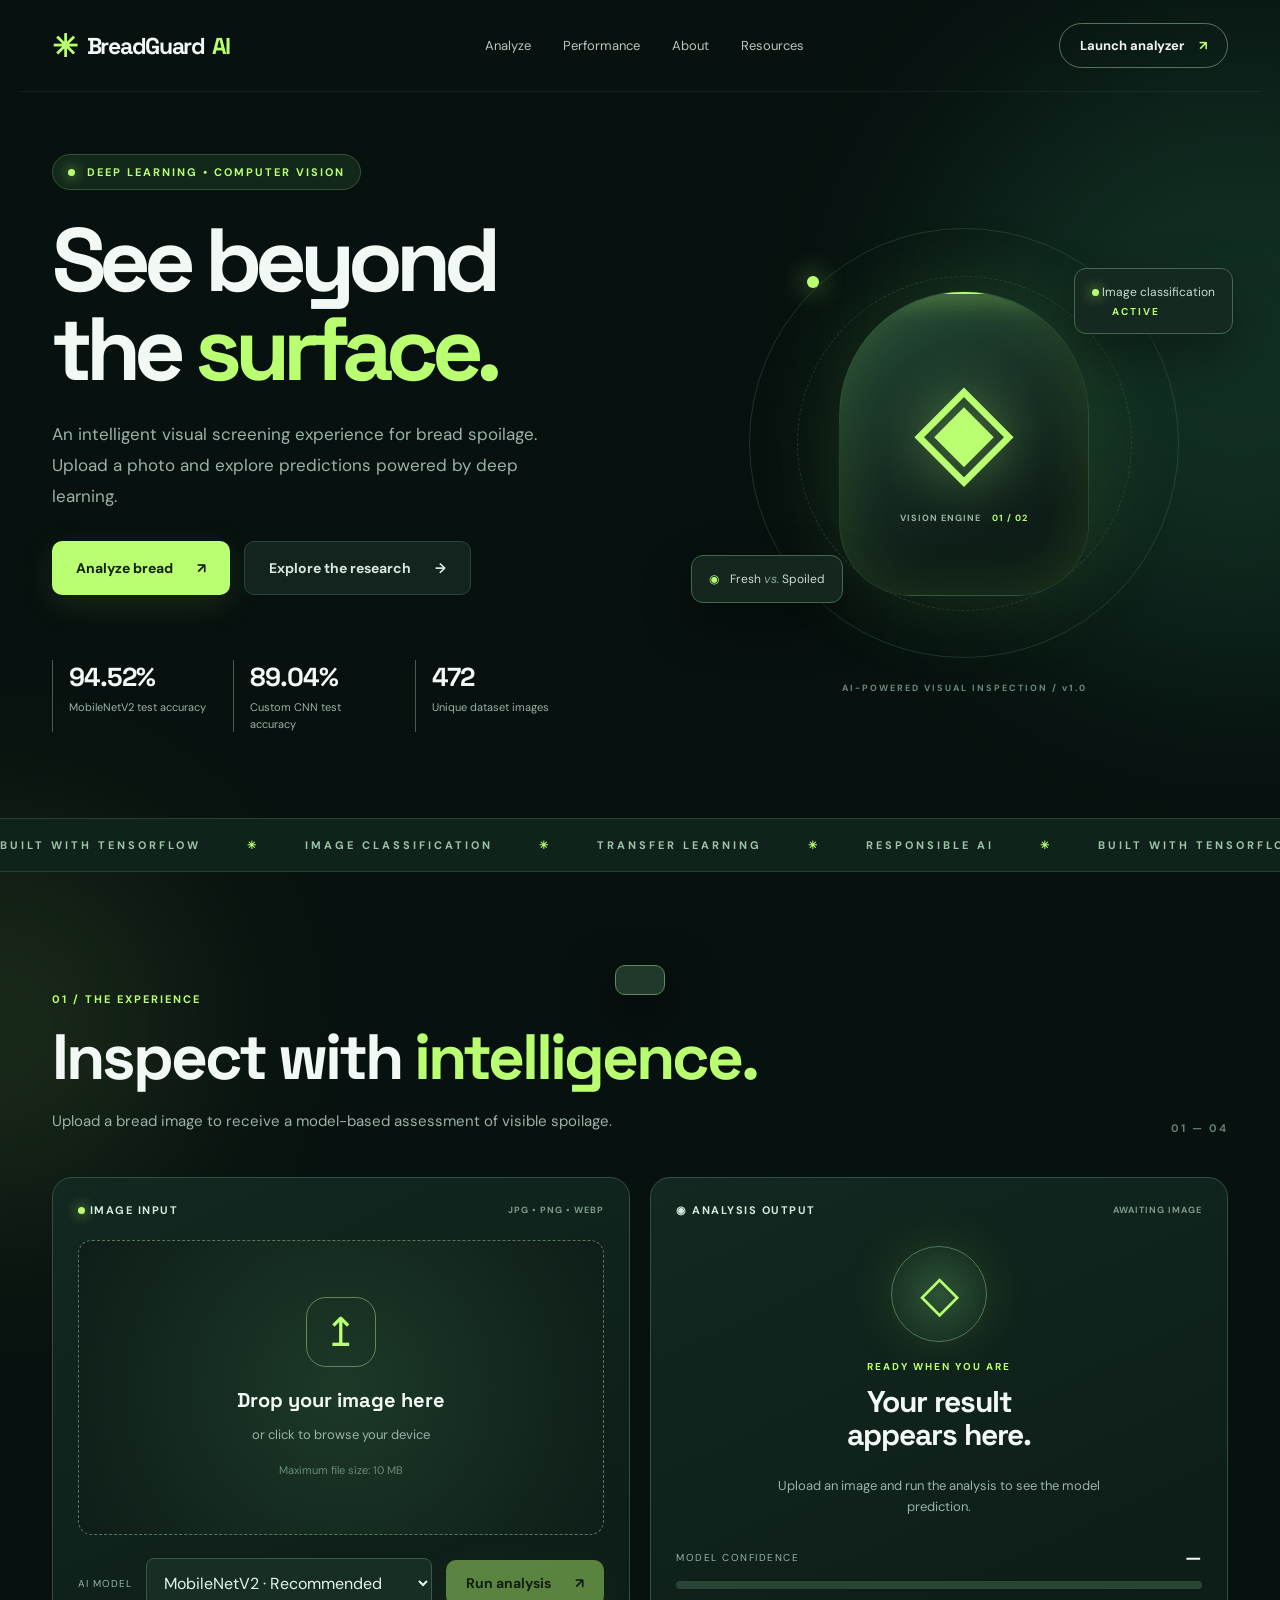
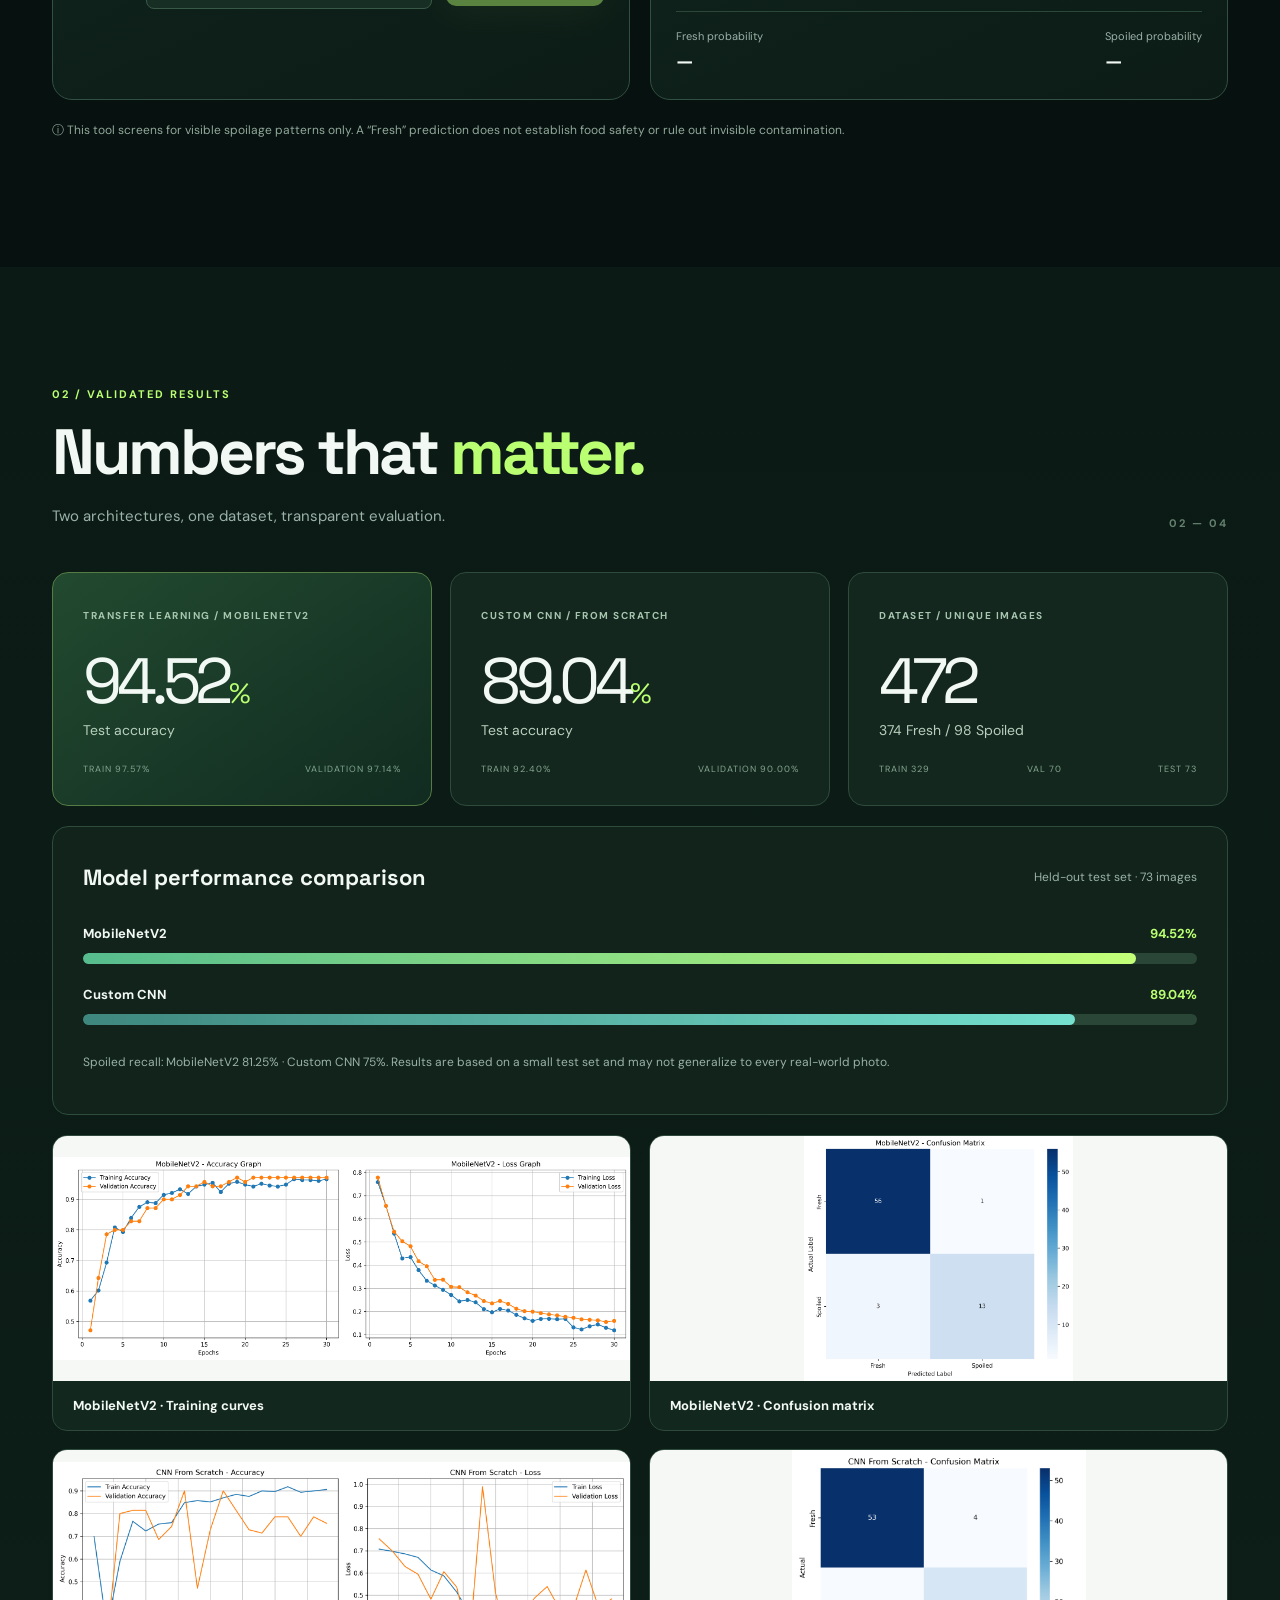
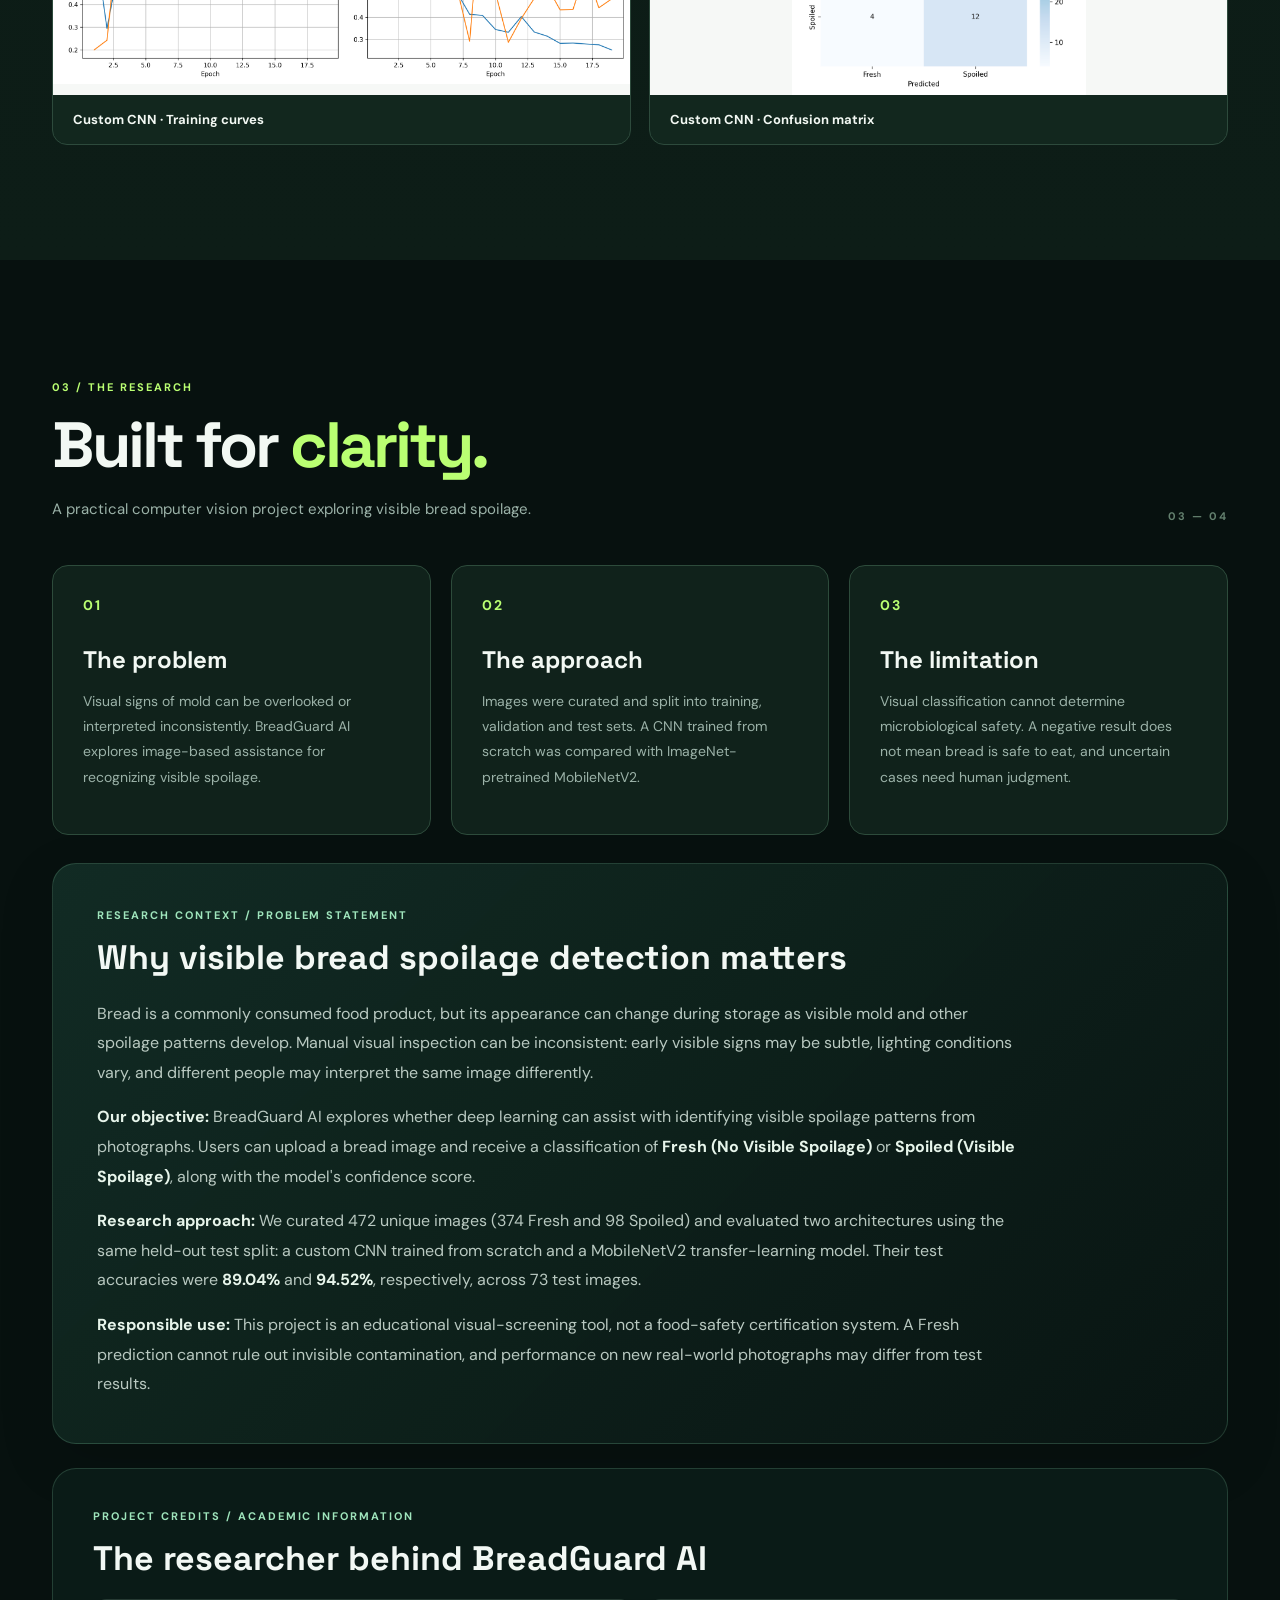
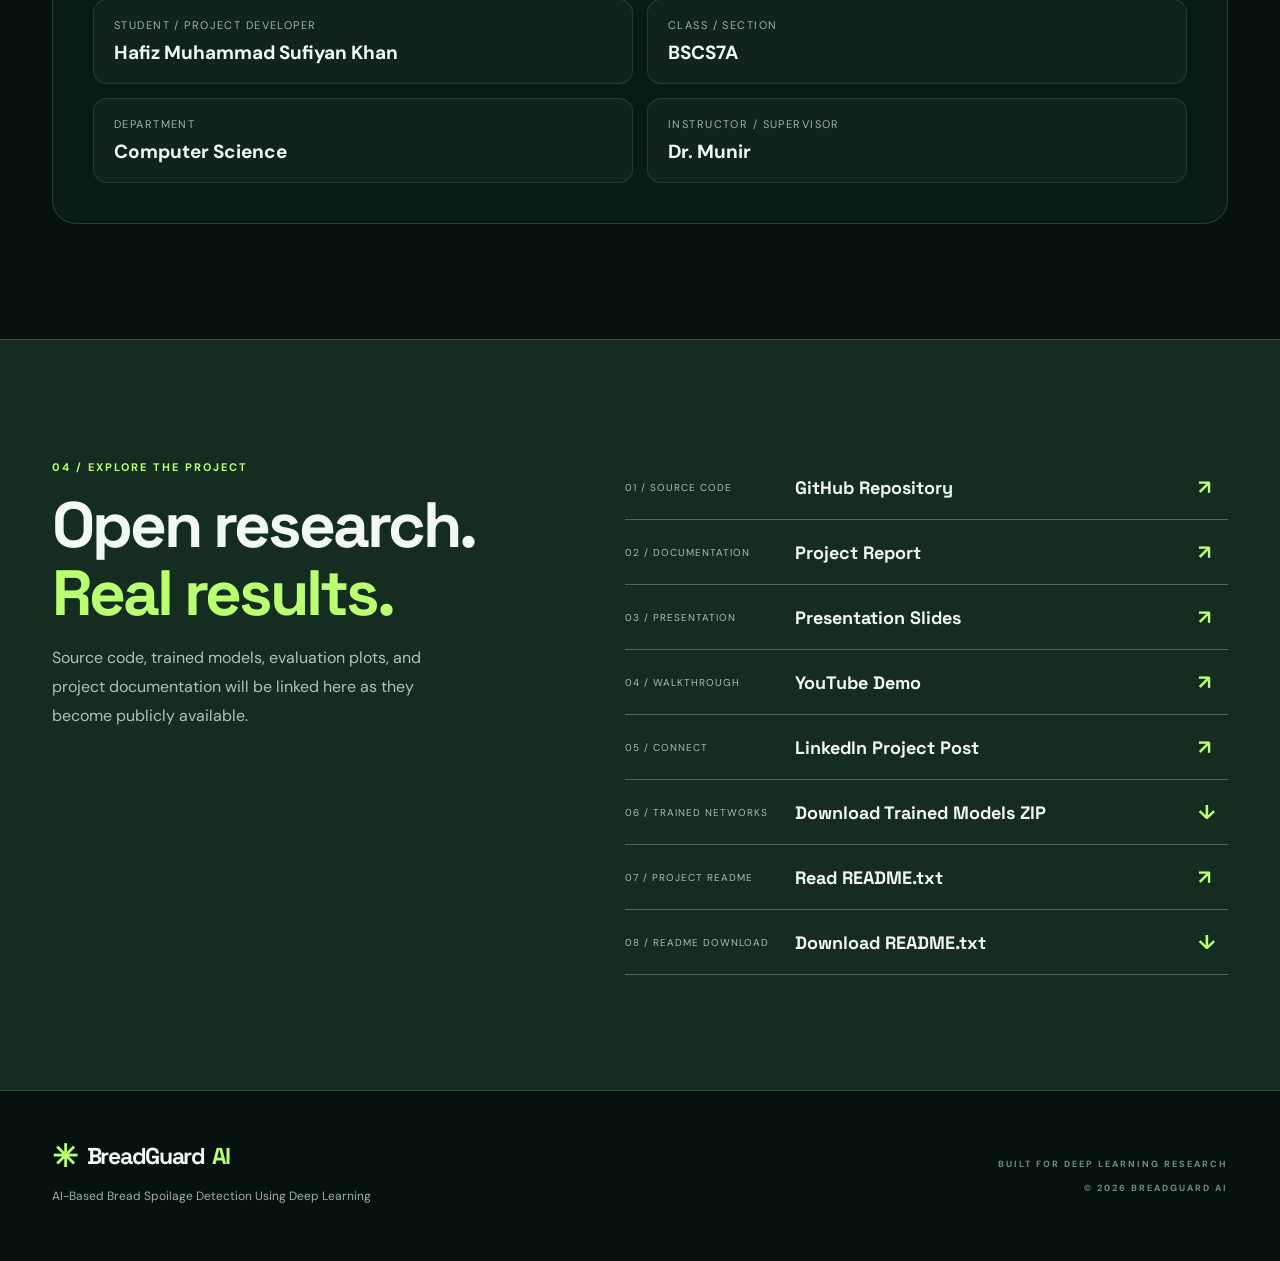
==== commit 34dcea6d: "Add GitHub, trained models and README website resources" ====
--- a/frontend/index.html
+++ b/frontend/index.html
@@ -12,4 +12,4 @@
 .academic-item span{display:block;color:#9ab4a7;font-size:11px;letter-spacing:.13em;text-transform:uppercase;margin-bottom:8px}
 .academic-item strong{color:#f4fbf6;font-size:clamp(15px,1.8vw,19px);overflow-wrap:anywhere}
 @media(max-width:620px){.academic-grid{grid-template-columns:1fr}.research-detail,.academic-card{border-radius:18px}}
-</style></head><body><div class="glow glow-a"></div><div class="glow glow-b"></div><header class="nav wrap"><a class="brand" href="#top"><span class="brand-icon">✳</span> BreadGuard<span>AI</span></a><nav><a href="#analyze">Analyze</a><a href="#performance">Performance</a><a href="#about">About</a><a href="#resources">Resources</a></nav><a class="nav-cta" href="#analyze">Launch analyzer <span>↗</span></a></header><main id="top"><section class="hero wrap"><div class="hero-content"><div class="eyebrow"><span class="pulse"></span> DEEP LEARNING • COMPUTER VISION</div><h1>See beyond<br>the <em>surface.</em></h1><p class="hero-sub">An intelligent visual screening experience for bread spoilage. Upload a photo and explore predictions powered by deep learning.</p><div class="hero-actions"><a class="btn primary" href="#analyze">Analyze bread <span>↗</span></a><a class="btn secondary" href="#performance">Explore the research <span>→</span></a></div><div class="hero-stats"><div><strong>94.52%</strong><span>MobileNetV2 test accuracy</span></div><div><strong>89.04%</strong><span>Custom CNN test accuracy</span></div><div><strong>472</strong><span>Unique dataset images</span></div></div></div><div class="hero-visual"><div class="orbit orbit-1"></div><div class="orbit orbit-2"></div><div class="visual-center"><div class="visual-icon">◈</div><div class="scan-line"></div><div class="visual-label">VISION ENGINE <span>01 / 02</span></div></div><div class="floating-card float-top"><span class="status-dot"></span> Image classification <strong>ACTIVE</strong></div><div class="floating-card float-bottom"><span>◉</span> Fresh <i>vs.</i> Spoiled</div><div class="visual-caption">AI-POWERED VISUAL INSPECTION / v1.0</div></div></section><section class="ticker"><div>BUILT WITH TENSORFLOW <span>✳</span> IMAGE CLASSIFICATION <span>✳</span> TRANSFER LEARNING <span>✳</span> RESPONSIBLE AI <span>✳</span> BUILT WITH TENSORFLOW <span>✳</span> IMAGE CLASSIFICATION <span>✳</span></div></section><section id="analyze" class="section wrap"><div class="section-head"><div><span class="kicker">01 / THE EXPERIENCE</span><h2>Inspect with <em>intelligence.</em></h2><p>Upload a bread image to receive a model-based assessment of visible spoilage.</p></div><div class="section-index">01 — 04</div></div><div class="analyzer"><div class="upload-panel"><div class="panel-top"><span class="panel-label"><span class="status-dot"></span> IMAGE INPUT</span><span class="tiny">JPG • PNG • WEBP</span></div><input id="fileInput" type="file" accept="image/jpeg,image/png,image/webp" hidden><div class="dropzone" id="dropzone" role="button" tabindex="0" aria-label="Upload a bread image"><div id="emptyState"><div class="upload-icon">↥</div><h3>Drop your image here</h3><p>or click to browse your device</p><span class="upload-hint">Maximum file size: 10 MB</span></div><img id="preview" alt="Selected bread image preview" hidden></div><div class="upload-controls"><label for="modelSelect">AI MODEL</label><select id="modelSelect"><option value="mobilenet">MobileNetV2 · Recommended</option><option value="scratch">Custom CNN · From Scratch</option></select><button class="btn primary analyze-btn" id="analyzeBtn" disabled>Run analysis <span>↗</span></button></div></div><div class="result-panel"><div class="panel-top"><span class="panel-label">◉ ANALYSIS OUTPUT</span><span class="tiny" id="resultStatus">AWAITING IMAGE</span></div><div class="result-body" aria-live="polite"><div class="result-orb" id="resultOrb"><span id="resultSymbol">◇</span></div><div class="result-tag" id="resultTag">READY WHEN YOU ARE</div><h3 id="resultTitle">Your result<br>appears here.</h3><p id="resultDescription">Upload an image and run the analysis to see the model prediction.</p><div class="confidence"><div class="confidence-head"><span>MODEL CONFIDENCE</span><strong id="confidenceValue">—</strong></div><div class="meter"><div id="confidenceBar"></div></div></div><div class="probabilities"><div><span>Fresh probability</span><strong id="freshProb">—</strong></div><div><span>Spoiled probability</span><strong id="spoiledProb">—</strong></div></div></div></div></div><p class="disclaimer">ⓘ This tool screens for visible spoilage patterns only. A “Fresh” prediction does not establish food safety or rule out invisible contamination.</p></section><section id="performance" class="section performance-section"><div class="wrap"><div class="section-head"><div><span class="kicker">02 / VALIDATED RESULTS</span><h2>Numbers that <em>matter.</em></h2><p>Two architectures, one dataset, transparent evaluation.</p></div><div class="section-index">02 — 04</div></div><div class="metric-grid"><article class="metric-card feature"><span class="card-overline">TRANSFER LEARNING / MOBILENETV2</span><div class="big-number">94.52<span>%</span></div><p>Test accuracy</p><div class="mini-line"><span>TRAIN 97.57%</span><span>VALIDATION 97.14%</span></div></article><article class="metric-card"><span class="card-overline">CUSTOM CNN / FROM SCRATCH</span><div class="big-number">89.04<span>%</span></div><p>Test accuracy</p><div class="mini-line"><span>TRAIN 92.40%</span><span>VALIDATION 90.00%</span></div></article><article class="metric-card"><span class="card-overline">DATASET / UNIQUE IMAGES</span><div class="big-number">472</div><p>374 Fresh / 98 Spoiled</p><div class="mini-line"><span>TRAIN 329</span><span>VAL 70</span><span>TEST 73</span></div></article></div><div class="comparison"><div class="comparison-title"><h3>Model performance comparison</h3><p>Held-out test set · 73 images</p></div><div class="bar-row"><div><strong>MobileNetV2</strong><span>94.52%</span></div><div class="bar-track"><div style="width:94.52%" class="bar-fill"></div></div></div><div class="bar-row"><div><strong>Custom CNN</strong><span>89.04%</span></div><div class="bar-track"><div style="width:89.04%" class="bar-fill alt"></div></div></div><p class="comparison-note">Spoiled recall: MobileNetV2 81.25% · Custom CNN 75%. Results are based on a small test set and may not generalize to every real-world photo.</p></div><div class="results-gallery"><div class="result-image"><img src="assets/mobilenet_training_graphs.png" alt="MobileNetV2 training and validation graphs" loading="lazy" onerror="this.parentElement.classList.add('missing')"><span>MobileNetV2 · Training curves</span></div><div class="result-image"><img src="assets/mobilenet_confusion_matrix.png" alt="MobileNetV2 confusion matrix" loading="lazy" onerror="this.parentElement.classList.add('missing')"><span>MobileNetV2 · Confusion matrix</span></div><div class="result-image"><img src="assets/cnn_v4_training_graphs.png" alt="Custom CNN training and validation graphs" loading="lazy" onerror="this.parentElement.classList.add('missing')"><span>Custom CNN · Training curves</span></div><div class="result-image"><img src="assets/cnn_v4_confusion_matrix.png" alt="Custom CNN confusion matrix" loading="lazy" onerror="this.parentElement.classList.add('missing')"><span>Custom CNN · Confusion matrix</span></div></div></div></section><section id="about" class="section wrap"><div class="section-head"><div><span class="kicker">03 / THE RESEARCH</span><h2>Built for <em>clarity.</em></h2><p>A practical computer vision project exploring visible bread spoilage.</p></div><div class="section-index">03 — 04</div></div><div class="about-grid"><article class="about-card"><div class="about-icon">01</div><h3>The problem</h3><p>Visual signs of mold can be overlooked or interpreted inconsistently. BreadGuard AI explores image-based assistance for recognizing visible spoilage.</p></article><article class="about-card"><div class="about-icon">02</div><h3>The approach</h3><p>Images were curated and split into training, validation and test sets. A CNN trained from scratch was compared with ImageNet-pretrained MobileNetV2.</p></article><article class="about-card"><div class="about-icon">03</div><h3>The limitation</h3><p>Visual classification cannot determine microbiological safety. A negative result does not mean bread is safe to eat, and uncertain cases need human judgment.</p></article></div><article class="research-detail" aria-labelledby="problem-statement-title"><span class="detail-label">RESEARCH CONTEXT / PROBLEM STATEMENT</span><h3 id="problem-statement-title">Why visible bread spoilage detection matters</h3><p>Bread is a commonly consumed food product, but its appearance can change during storage as visible mold and other spoilage patterns develop. Manual visual inspection can be inconsistent: early visible signs may be subtle, lighting conditions vary, and different people may interpret the same image differently.</p><p><strong>Our objective:</strong> BreadGuard AI explores whether deep learning can assist with identifying visible spoilage patterns from photographs. Users can upload a bread image and receive a classification of <strong>Fresh (No Visible Spoilage)</strong> or <strong>Spoiled (Visible Spoilage)</strong>, along with the model's confidence score.</p><p><strong>Research approach:</strong> We curated 472 unique images (374 Fresh and 98 Spoiled) and evaluated two architectures using the same held-out test split: a custom CNN trained from scratch and a MobileNetV2 transfer-learning model. Their test accuracies were <strong>89.04%</strong> and <strong>94.52%</strong>, respectively, across 73 test images.</p><p><strong>Responsible use:</strong> This project is an educational visual-screening tool, not a food-safety certification system. A Fresh prediction cannot rule out invisible contamination, and performance on new real-world photographs may differ from test results.</p></article><article class="academic-card" aria-labelledby="academic-heading"><span class="detail-label">PROJECT CREDITS / ACADEMIC INFORMATION</span><h3 id="academic-heading">The researcher behind BreadGuard AI</h3><div class="academic-grid"><div class="academic-item"><span>Student / Project Developer</span><strong>Hafiz Muhammad Sufiyan Khan</strong></div><div class="academic-item"><span>Class / Section</span><strong>BSCS7A</strong></div><div class="academic-item"><span>Department</span><strong>Computer Science</strong></div><div class="academic-item"><span>Instructor / Supervisor</span><strong>Dr. Munir</strong></div></div></article></section><section id="resources" class="section resources-section"><div class="wrap resources-content"><div><span class="kicker">04 / EXPLORE THE PROJECT</span><h2>Open research.<br><em>Real results.</em></h2><p>Source code, trained models, evaluation plots, and project documentation will be linked here as they become publicly available.</p></div><div class="resource-list"><a href="#" data-pending="GitHub repository"><span>01 / SOURCE CODE</span><strong>GitHub Repository</strong><b>↗</b></a><a href="#" data-pending="Project report"><span>02 / DOCUMENTATION</span><strong>Project Report</strong><b>↗</b></a><a href="#" data-pending="Presentation"><span>03 / PRESENTATION</span><strong>Presentation Slides</strong><b>↗</b></a><a href="#" data-pending="YouTube video"><span>04 / WALKTHROUGH</span><strong>YouTube Demo</strong><b>↗</b></a><a href="#" data-pending="LinkedIn post"><span>05 / CONNECT</span><strong>LinkedIn Project Post</strong><b>↗</b></a></div></div></section></main><footer class="footer wrap"><div><a class="brand" href="#top"><span class="brand-icon">✳</span> BreadGuard<span>AI</span></a><p>AI-Based Bread Spoilage Detection Using Deep Learning</p></div><div class="footer-right"><span>BUILT FOR DEEP LEARNING RESEARCH</span><span>© <span id="year"></span> BREADGUARD AI</span></div></footer><div class="toast" id="toast" role="status" aria-live="polite"></div><script src="script.js"></script></body></html>
+</style></head><body><div class="glow glow-a"></div><div class="glow glow-b"></div><header class="nav wrap"><a class="brand" href="#top"><span class="brand-icon">✳</span> BreadGuard<span>AI</span></a><nav><a href="#analyze">Analyze</a><a href="#performance">Performance</a><a href="#about">About</a><a href="#resources">Resources</a></nav><a class="nav-cta" href="#analyze">Launch analyzer <span>↗</span></a></header><main id="top"><section class="hero wrap"><div class="hero-content"><div class="eyebrow"><span class="pulse"></span> DEEP LEARNING • COMPUTER VISION</div><h1>See beyond<br>the <em>surface.</em></h1><p class="hero-sub">An intelligent visual screening experience for bread spoilage. Upload a photo and explore predictions powered by deep learning.</p><div class="hero-actions"><a class="btn primary" href="#analyze">Analyze bread <span>↗</span></a><a class="btn secondary" href="#performance">Explore the research <span>→</span></a></div><div class="hero-stats"><div><strong>94.52%</strong><span>MobileNetV2 test accuracy</span></div><div><strong>89.04%</strong><span>Custom CNN test accuracy</span></div><div><strong>472</strong><span>Unique dataset images</span></div></div></div><div class="hero-visual"><div class="orbit orbit-1"></div><div class="orbit orbit-2"></div><div class="visual-center"><div class="visual-icon">◈</div><div class="scan-line"></div><div class="visual-label">VISION ENGINE <span>01 / 02</span></div></div><div class="floating-card float-top"><span class="status-dot"></span> Image classification <strong>ACTIVE</strong></div><div class="floating-card float-bottom"><span>◉</span> Fresh <i>vs.</i> Spoiled</div><div class="visual-caption">AI-POWERED VISUAL INSPECTION / v1.0</div></div></section><section class="ticker"><div>BUILT WITH TENSORFLOW <span>✳</span> IMAGE CLASSIFICATION <span>✳</span> TRANSFER LEARNING <span>✳</span> RESPONSIBLE AI <span>✳</span> BUILT WITH TENSORFLOW <span>✳</span> IMAGE CLASSIFICATION <span>✳</span></div></section><section id="analyze" class="section wrap"><div class="section-head"><div><span class="kicker">01 / THE EXPERIENCE</span><h2>Inspect with <em>intelligence.</em></h2><p>Upload a bread image to receive a model-based assessment of visible spoilage.</p></div><div class="section-index">01 — 04</div></div><div class="analyzer"><div class="upload-panel"><div class="panel-top"><span class="panel-label"><span class="status-dot"></span> IMAGE INPUT</span><span class="tiny">JPG • PNG • WEBP</span></div><input id="fileInput" type="file" accept="image/jpeg,image/png,image/webp" hidden><div class="dropzone" id="dropzone" role="button" tabindex="0" aria-label="Upload a bread image"><div id="emptyState"><div class="upload-icon">↥</div><h3>Drop your image here</h3><p>or click to browse your device</p><span class="upload-hint">Maximum file size: 10 MB</span></div><img id="preview" alt="Selected bread image preview" hidden></div><div class="upload-controls"><label for="modelSelect">AI MODEL</label><select id="modelSelect"><option value="mobilenet">MobileNetV2 · Recommended</option><option value="scratch">Custom CNN · From Scratch</option></select><button class="btn primary analyze-btn" id="analyzeBtn" disabled>Run analysis <span>↗</span></button></div></div><div class="result-panel"><div class="panel-top"><span class="panel-label">◉ ANALYSIS OUTPUT</span><span class="tiny" id="resultStatus">AWAITING IMAGE</span></div><div class="result-body" aria-live="polite"><div class="result-orb" id="resultOrb"><span id="resultSymbol">◇</span></div><div class="result-tag" id="resultTag">READY WHEN YOU ARE</div><h3 id="resultTitle">Your result<br>appears here.</h3><p id="resultDescription">Upload an image and run the analysis to see the model prediction.</p><div class="confidence"><div class="confidence-head"><span>MODEL CONFIDENCE</span><strong id="confidenceValue">—</strong></div><div class="meter"><div id="confidenceBar"></div></div></div><div class="probabilities"><div><span>Fresh probability</span><strong id="freshProb">—</strong></div><div><span>Spoiled probability</span><strong id="spoiledProb">—</strong></div></div></div></div></div><p class="disclaimer">ⓘ This tool screens for visible spoilage patterns only. A “Fresh” prediction does not establish food safety or rule out invisible contamination.</p></section><section id="performance" class="section performance-section"><div class="wrap"><div class="section-head"><div><span class="kicker">02 / VALIDATED RESULTS</span><h2>Numbers that <em>matter.</em></h2><p>Two architectures, one dataset, transparent evaluation.</p></div><div class="section-index">02 — 04</div></div><div class="metric-grid"><article class="metric-card feature"><span class="card-overline">TRANSFER LEARNING / MOBILENETV2</span><div class="big-number">94.52<span>%</span></div><p>Test accuracy</p><div class="mini-line"><span>TRAIN 97.57%</span><span>VALIDATION 97.14%</span></div></article><article class="metric-card"><span class="card-overline">CUSTOM CNN / FROM SCRATCH</span><div class="big-number">89.04<span>%</span></div><p>Test accuracy</p><div class="mini-line"><span>TRAIN 92.40%</span><span>VALIDATION 90.00%</span></div></article><article class="metric-card"><span class="card-overline">DATASET / UNIQUE IMAGES</span><div class="big-number">472</div><p>374 Fresh / 98 Spoiled</p><div class="mini-line"><span>TRAIN 329</span><span>VAL 70</span><span>TEST 73</span></div></article></div><div class="comparison"><div class="comparison-title"><h3>Model performance comparison</h3><p>Held-out test set · 73 images</p></div><div class="bar-row"><div><strong>MobileNetV2</strong><span>94.52%</span></div><div class="bar-track"><div style="width:94.52%" class="bar-fill"></div></div></div><div class="bar-row"><div><strong>Custom CNN</strong><span>89.04%</span></div><div class="bar-track"><div style="width:89.04%" class="bar-fill alt"></div></div></div><p class="comparison-note">Spoiled recall: MobileNetV2 81.25% · Custom CNN 75%. Results are based on a small test set and may not generalize to every real-world photo.</p></div><div class="results-gallery"><div class="result-image"><img src="assets/mobilenet_training_graphs.png" alt="MobileNetV2 training and validation graphs" loading="lazy" onerror="this.parentElement.classList.add('missing')"><span>MobileNetV2 · Training curves</span></div><div class="result-image"><img src="assets/mobilenet_confusion_matrix.png" alt="MobileNetV2 confusion matrix" loading="lazy" onerror="this.parentElement.classList.add('missing')"><span>MobileNetV2 · Confusion matrix</span></div><div class="result-image"><img src="assets/cnn_v4_training_graphs.png" alt="Custom CNN training and validation graphs" loading="lazy" onerror="this.parentElement.classList.add('missing')"><span>Custom CNN · Training curves</span></div><div class="result-image"><img src="assets/cnn_v4_confusion_matrix.png" alt="Custom CNN confusion matrix" loading="lazy" onerror="this.parentElement.classList.add('missing')"><span>Custom CNN · Confusion matrix</span></div></div></div></section><section id="about" class="section wrap"><div class="section-head"><div><span class="kicker">03 / THE RESEARCH</span><h2>Built for <em>clarity.</em></h2><p>A practical computer vision project exploring visible bread spoilage.</p></div><div class="section-index">03 — 04</div></div><div class="about-grid"><article class="about-card"><div class="about-icon">01</div><h3>The problem</h3><p>Visual signs of mold can be overlooked or interpreted inconsistently. BreadGuard AI explores image-based assistance for recognizing visible spoilage.</p></article><article class="about-card"><div class="about-icon">02</div><h3>The approach</h3><p>Images were curated and split into training, validation and test sets. A CNN trained from scratch was compared with ImageNet-pretrained MobileNetV2.</p></article><article class="about-card"><div class="about-icon">03</div><h3>The limitation</h3><p>Visual classification cannot determine microbiological safety. A negative result does not mean bread is safe to eat, and uncertain cases need human judgment.</p></article></div><article class="research-detail" aria-labelledby="problem-statement-title"><span class="detail-label">RESEARCH CONTEXT / PROBLEM STATEMENT</span><h3 id="problem-statement-title">Why visible bread spoilage detection matters</h3><p>Bread is a commonly consumed food product, but its appearance can change during storage as visible mold and other spoilage patterns develop. Manual visual inspection can be inconsistent: early visible signs may be subtle, lighting conditions vary, and different people may interpret the same image differently.</p><p><strong>Our objective:</strong> BreadGuard AI explores whether deep learning can assist with identifying visible spoilage patterns from photographs. Users can upload a bread image and receive a classification of <strong>Fresh (No Visible Spoilage)</strong> or <strong>Spoiled (Visible Spoilage)</strong>, along with the model's confidence score.</p><p><strong>Research approach:</strong> We curated 472 unique images (374 Fresh and 98 Spoiled) and evaluated two architectures using the same held-out test split: a custom CNN trained from scratch and a MobileNetV2 transfer-learning model. Their test accuracies were <strong>89.04%</strong> and <strong>94.52%</strong>, respectively, across 73 test images.</p><p><strong>Responsible use:</strong> This project is an educational visual-screening tool, not a food-safety certification system. A Fresh prediction cannot rule out invisible contamination, and performance on new real-world photographs may differ from test results.</p></article><article class="academic-card" aria-labelledby="academic-heading"><span class="detail-label">PROJECT CREDITS / ACADEMIC INFORMATION</span><h3 id="academic-heading">The researcher behind BreadGuard AI</h3><div class="academic-grid"><div class="academic-item"><span>Student / Project Developer</span><strong>Hafiz Muhammad Sufiyan Khan</strong></div><div class="academic-item"><span>Class / Section</span><strong>BSCS7A</strong></div><div class="academic-item"><span>Department</span><strong>Computer Science</strong></div><div class="academic-item"><span>Instructor / Supervisor</span><strong>Dr. Munir</strong></div></div></article></section><section id="resources" class="section resources-section"><div class="wrap resources-content"><div><span class="kicker">04 / EXPLORE THE PROJECT</span><h2>Open research.<br><em>Real results.</em></h2><p>Source code, trained models, evaluation plots, and project documentation will be linked here as they become publicly available.</p></div><div class="resource-list"><a href="https://github.com/Suf-tech/BreadGuard-AI" target="_blank" rel="noopener noreferrer"><span>01 / SOURCE CODE</span><strong>GitHub Repository</strong><b>↗</b></a><a href="#" data-pending="Project report"><span>02 / DOCUMENTATION</span><strong>Project Report</strong><b>↗</b></a><a href="#" data-pending="Presentation"><span>03 / PRESENTATION</span><strong>Presentation Slides</strong><b>↗</b></a><a href="#" data-pending="YouTube video"><span>04 / WALKTHROUGH</span><strong>YouTube Demo</strong><b>↗</b></a><a href="#" data-pending="LinkedIn post"><span>05 / CONNECT</span><strong>LinkedIn Project Post</strong><b>↗</b></a><a href="https://github.com/Suf-tech/BreadGuard-AI/releases/download/v1.0.0/breadguard_trained_models.zip"><span>06 / TRAINED NETWORKS</span><strong>Download Trained Models ZIP</strong><b>↓</b></a><a href="README.txt" target="_blank"><span>07 / PROJECT README</span><strong>Read README.txt</strong><b>↗</b></a><a href="README.txt" download="BreadGuard_README.txt"><span>08 / README DOWNLOAD</span><strong>Download README.txt</strong><b>↓</b></a></div></div></section></main><footer class="footer wrap"><div><a class="brand" href="#top"><span class="brand-icon">✳</span> BreadGuard<span>AI</span></a><p>AI-Based Bread Spoilage Detection Using Deep Learning</p></div><div class="footer-right"><span>BUILT FOR DEEP LEARNING RESEARCH</span><span>© <span id="year"></span> BREADGUARD AI</span></div></footer><div class="toast" id="toast" role="status" aria-live="polite"></div><script src="script.js"></script></body></html>
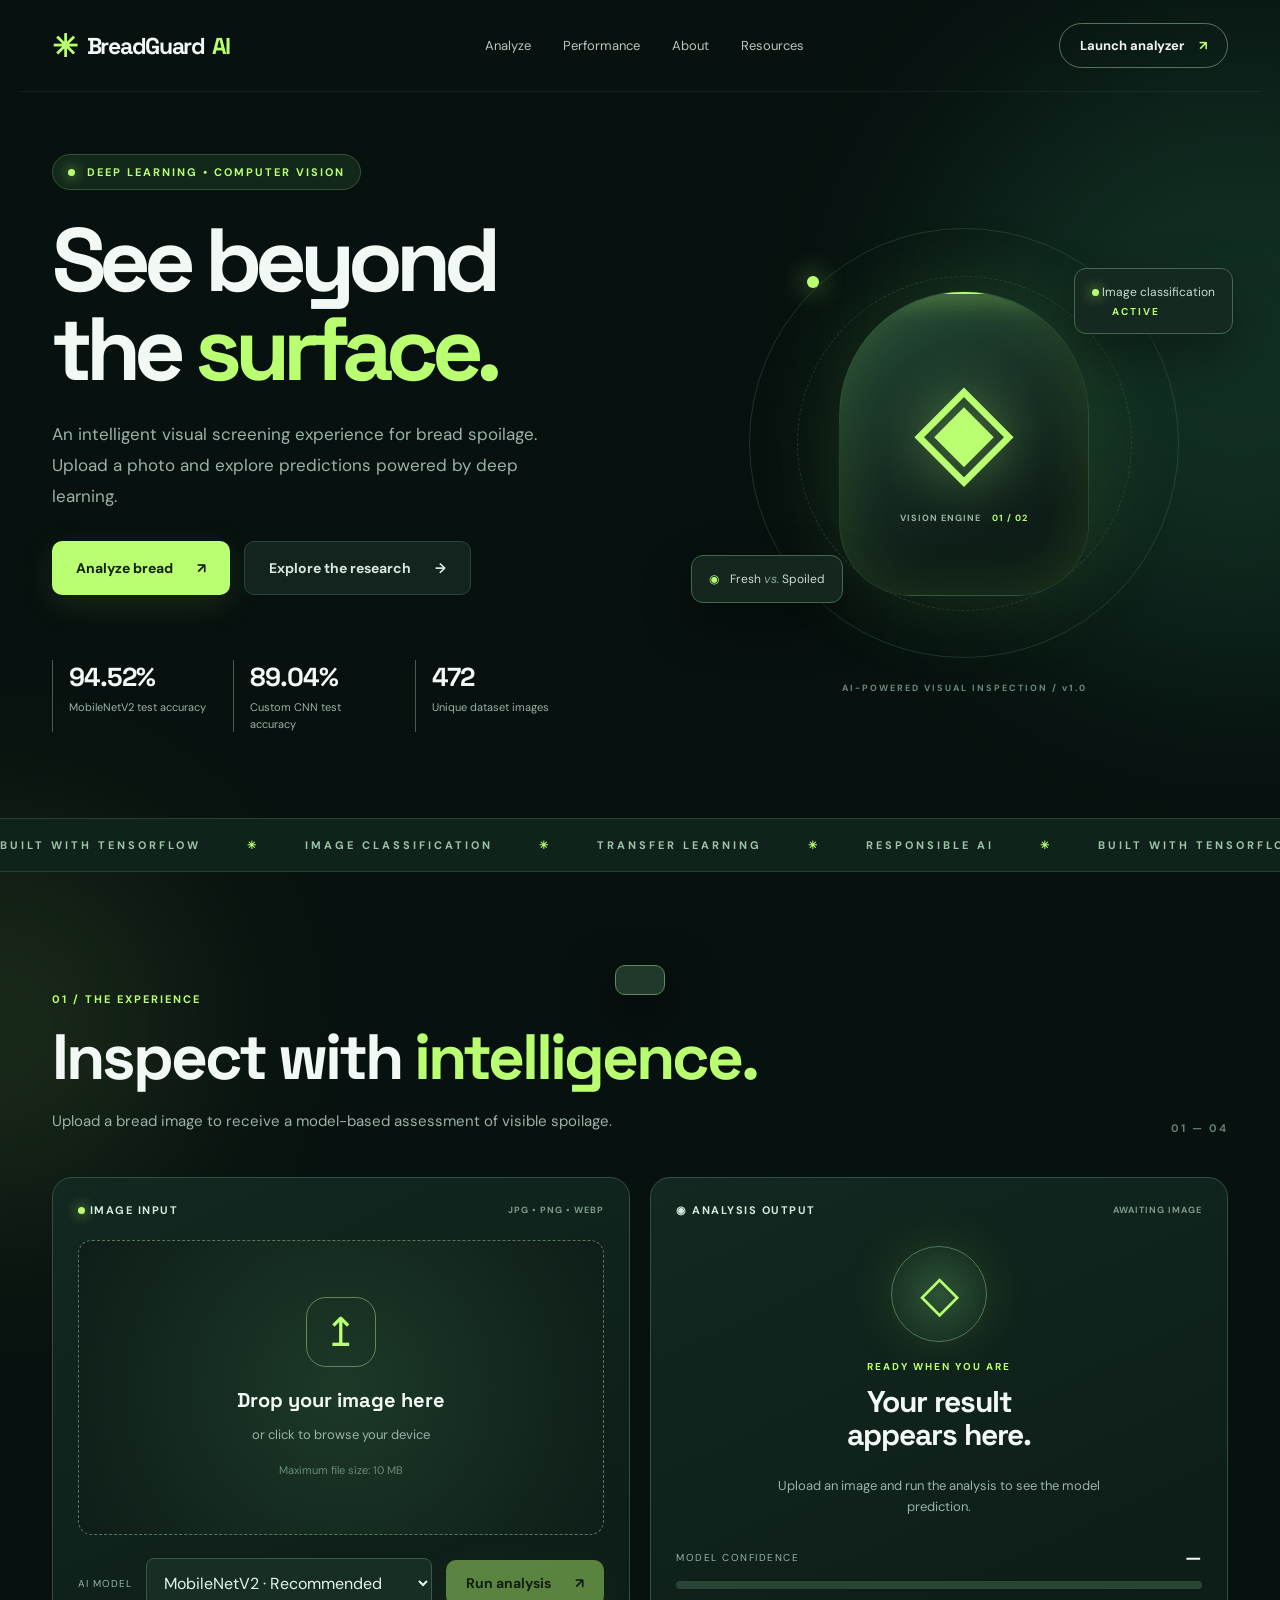
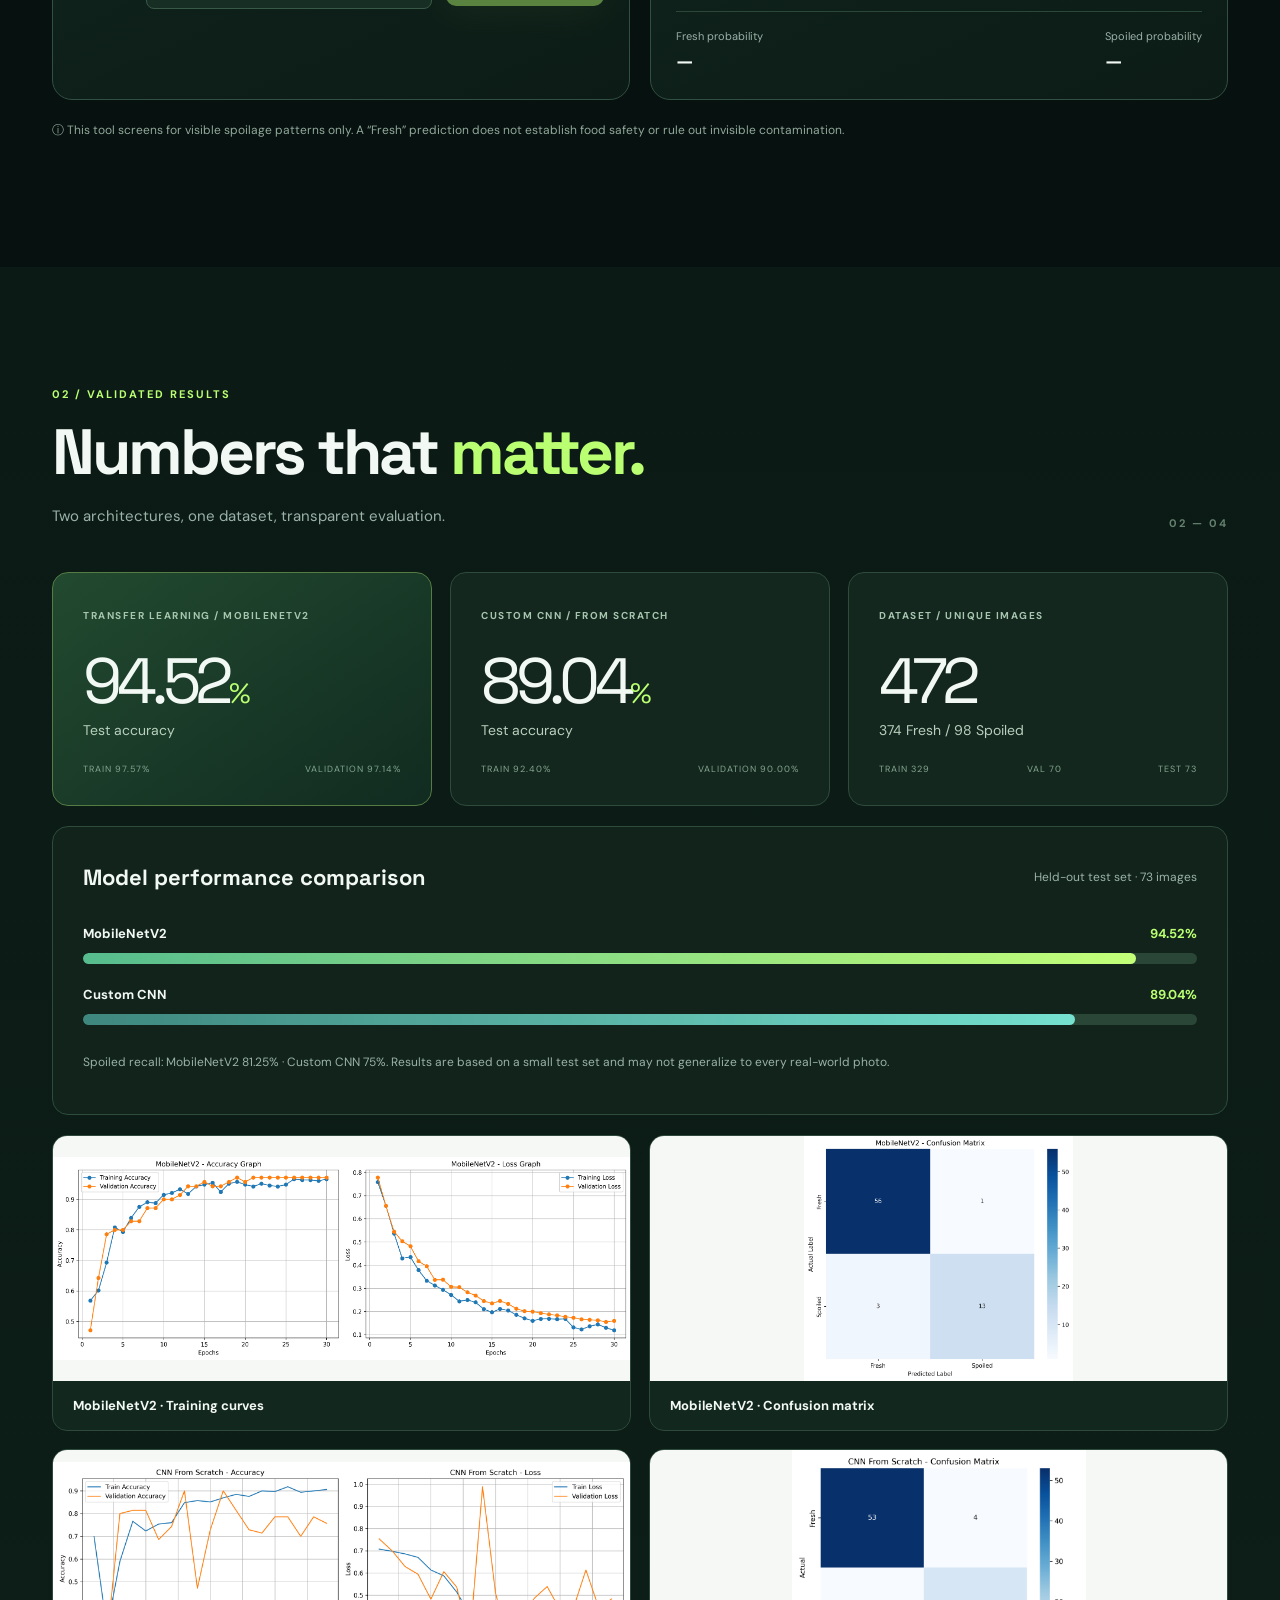
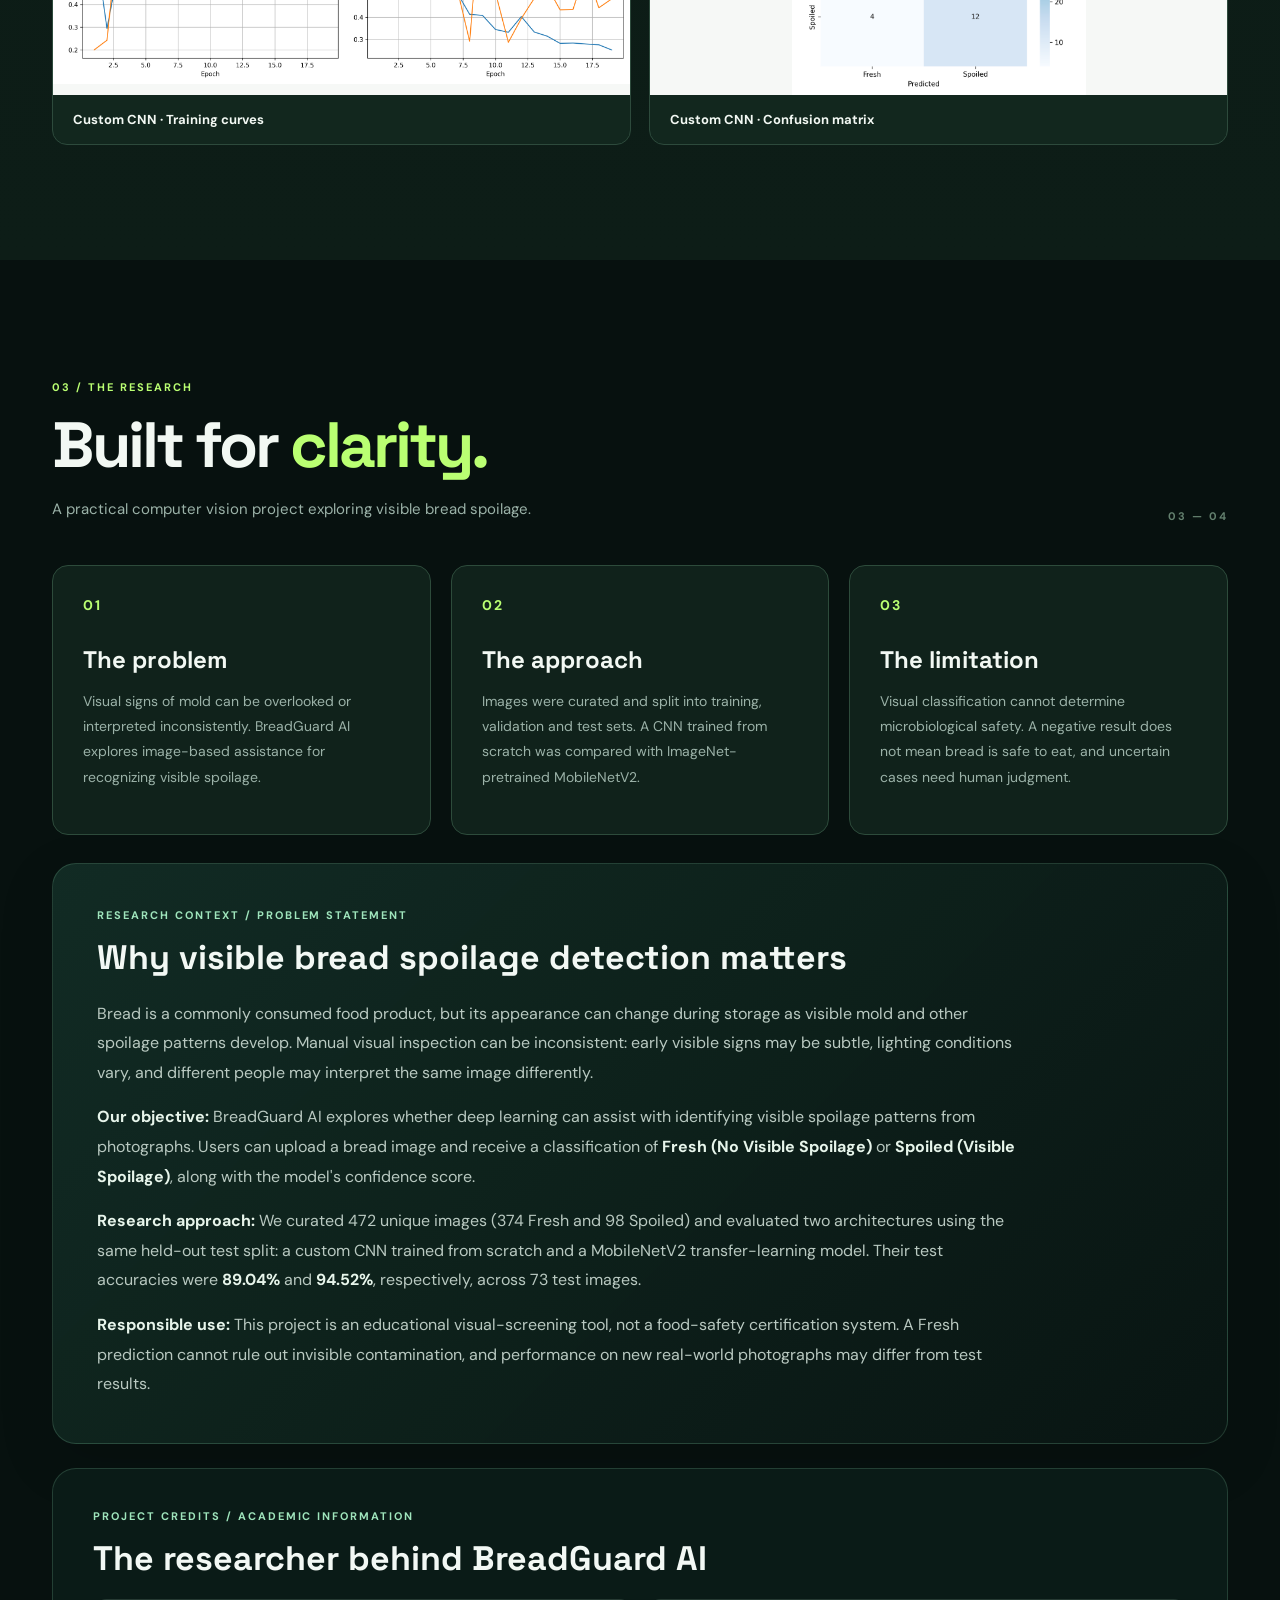
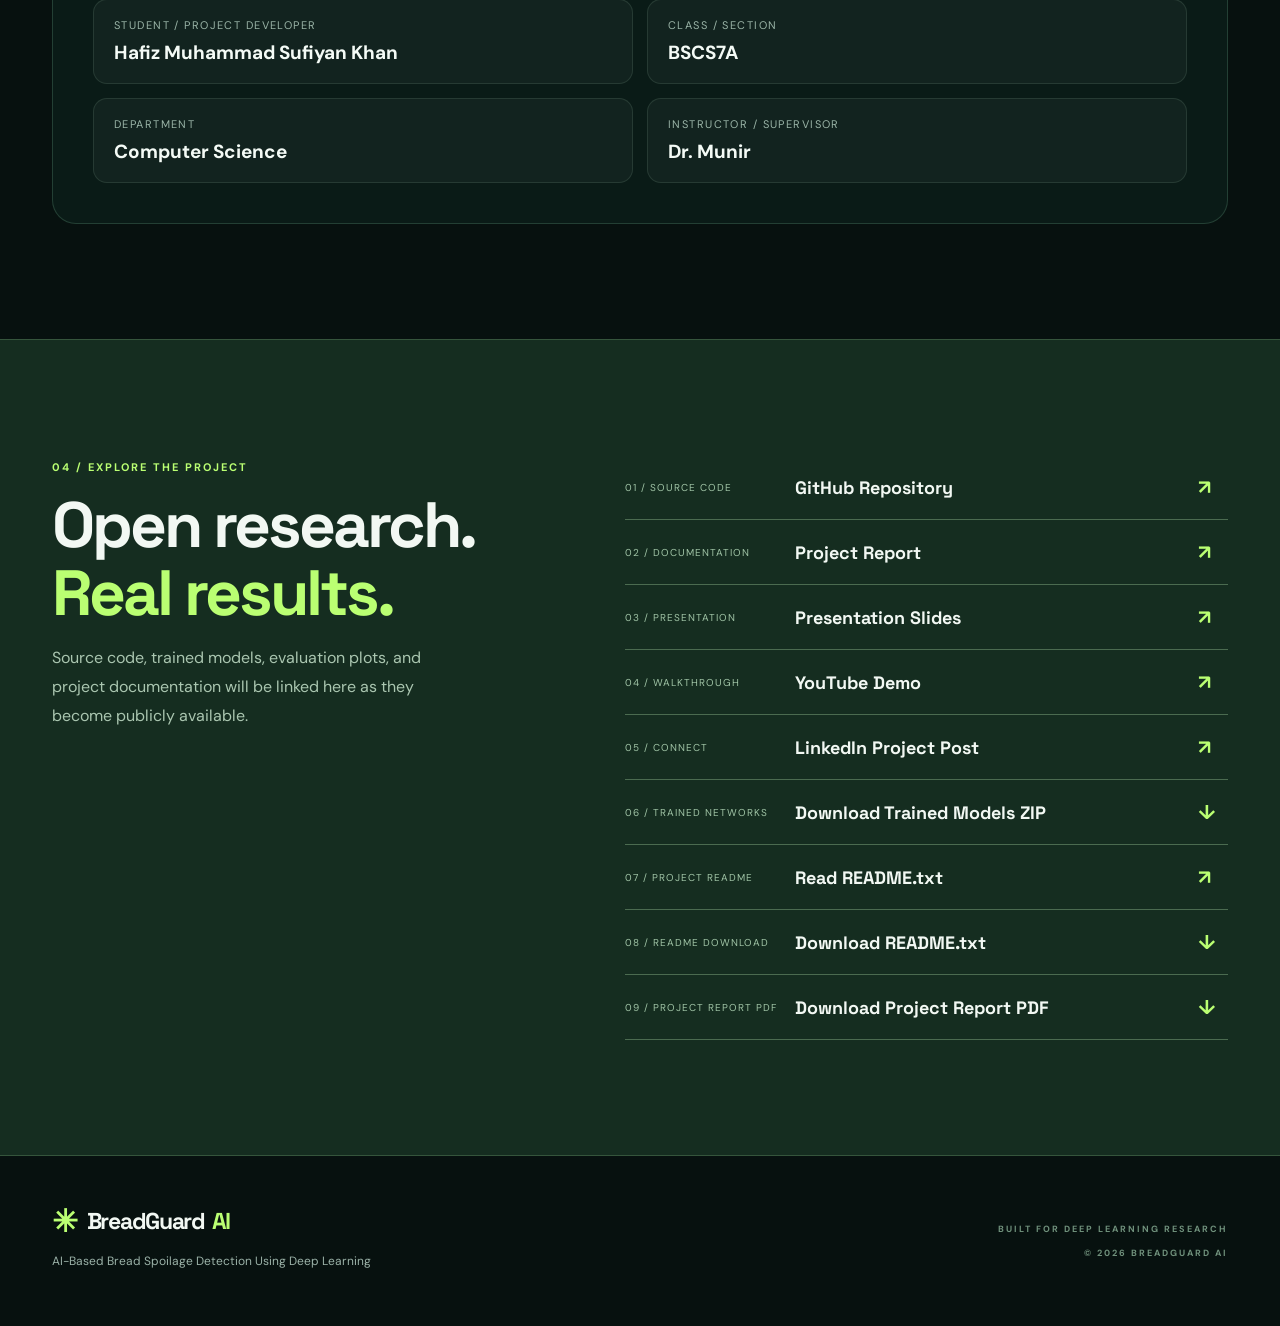
==== commit fb2e45cc: "Add readable and downloadable project report links" ====
--- a/frontend/index.html
+++ b/frontend/index.html
@@ -12,4 +12,4 @@
 .academic-item span{display:block;color:#9ab4a7;font-size:11px;letter-spacing:.13em;text-transform:uppercase;margin-bottom:8px}
 .academic-item strong{color:#f4fbf6;font-size:clamp(15px,1.8vw,19px);overflow-wrap:anywhere}
 @media(max-width:620px){.academic-grid{grid-template-columns:1fr}.research-detail,.academic-card{border-radius:18px}}
-</style></head><body><div class="glow glow-a"></div><div class="glow glow-b"></div><header class="nav wrap"><a class="brand" href="#top"><span class="brand-icon">✳</span> BreadGuard<span>AI</span></a><nav><a href="#analyze">Analyze</a><a href="#performance">Performance</a><a href="#about">About</a><a href="#resources">Resources</a></nav><a class="nav-cta" href="#analyze">Launch analyzer <span>↗</span></a></header><main id="top"><section class="hero wrap"><div class="hero-content"><div class="eyebrow"><span class="pulse"></span> DEEP LEARNING • COMPUTER VISION</div><h1>See beyond<br>the <em>surface.</em></h1><p class="hero-sub">An intelligent visual screening experience for bread spoilage. Upload a photo and explore predictions powered by deep learning.</p><div class="hero-actions"><a class="btn primary" href="#analyze">Analyze bread <span>↗</span></a><a class="btn secondary" href="#performance">Explore the research <span>→</span></a></div><div class="hero-stats"><div><strong>94.52%</strong><span>MobileNetV2 test accuracy</span></div><div><strong>89.04%</strong><span>Custom CNN test accuracy</span></div><div><strong>472</strong><span>Unique dataset images</span></div></div></div><div class="hero-visual"><div class="orbit orbit-1"></div><div class="orbit orbit-2"></div><div class="visual-center"><div class="visual-icon">◈</div><div class="scan-line"></div><div class="visual-label">VISION ENGINE <span>01 / 02</span></div></div><div class="floating-card float-top"><span class="status-dot"></span> Image classification <strong>ACTIVE</strong></div><div class="floating-card float-bottom"><span>◉</span> Fresh <i>vs.</i> Spoiled</div><div class="visual-caption">AI-POWERED VISUAL INSPECTION / v1.0</div></div></section><section class="ticker"><div>BUILT WITH TENSORFLOW <span>✳</span> IMAGE CLASSIFICATION <span>✳</span> TRANSFER LEARNING <span>✳</span> RESPONSIBLE AI <span>✳</span> BUILT WITH TENSORFLOW <span>✳</span> IMAGE CLASSIFICATION <span>✳</span></div></section><section id="analyze" class="section wrap"><div class="section-head"><div><span class="kicker">01 / THE EXPERIENCE</span><h2>Inspect with <em>intelligence.</em></h2><p>Upload a bread image to receive a model-based assessment of visible spoilage.</p></div><div class="section-index">01 — 04</div></div><div class="analyzer"><div class="upload-panel"><div class="panel-top"><span class="panel-label"><span class="status-dot"></span> IMAGE INPUT</span><span class="tiny">JPG • PNG • WEBP</span></div><input id="fileInput" type="file" accept="image/jpeg,image/png,image/webp" hidden><div class="dropzone" id="dropzone" role="button" tabindex="0" aria-label="Upload a bread image"><div id="emptyState"><div class="upload-icon">↥</div><h3>Drop your image here</h3><p>or click to browse your device</p><span class="upload-hint">Maximum file size: 10 MB</span></div><img id="preview" alt="Selected bread image preview" hidden></div><div class="upload-controls"><label for="modelSelect">AI MODEL</label><select id="modelSelect"><option value="mobilenet">MobileNetV2 · Recommended</option><option value="scratch">Custom CNN · From Scratch</option></select><button class="btn primary analyze-btn" id="analyzeBtn" disabled>Run analysis <span>↗</span></button></div></div><div class="result-panel"><div class="panel-top"><span class="panel-label">◉ ANALYSIS OUTPUT</span><span class="tiny" id="resultStatus">AWAITING IMAGE</span></div><div class="result-body" aria-live="polite"><div class="result-orb" id="resultOrb"><span id="resultSymbol">◇</span></div><div class="result-tag" id="resultTag">READY WHEN YOU ARE</div><h3 id="resultTitle">Your result<br>appears here.</h3><p id="resultDescription">Upload an image and run the analysis to see the model prediction.</p><div class="confidence"><div class="confidence-head"><span>MODEL CONFIDENCE</span><strong id="confidenceValue">—</strong></div><div class="meter"><div id="confidenceBar"></div></div></div><div class="probabilities"><div><span>Fresh probability</span><strong id="freshProb">—</strong></div><div><span>Spoiled probability</span><strong id="spoiledProb">—</strong></div></div></div></div></div><p class="disclaimer">ⓘ This tool screens for visible spoilage patterns only. A “Fresh” prediction does not establish food safety or rule out invisible contamination.</p></section><section id="performance" class="section performance-section"><div class="wrap"><div class="section-head"><div><span class="kicker">02 / VALIDATED RESULTS</span><h2>Numbers that <em>matter.</em></h2><p>Two architectures, one dataset, transparent evaluation.</p></div><div class="section-index">02 — 04</div></div><div class="metric-grid"><article class="metric-card feature"><span class="card-overline">TRANSFER LEARNING / MOBILENETV2</span><div class="big-number">94.52<span>%</span></div><p>Test accuracy</p><div class="mini-line"><span>TRAIN 97.57%</span><span>VALIDATION 97.14%</span></div></article><article class="metric-card"><span class="card-overline">CUSTOM CNN / FROM SCRATCH</span><div class="big-number">89.04<span>%</span></div><p>Test accuracy</p><div class="mini-line"><span>TRAIN 92.40%</span><span>VALIDATION 90.00%</span></div></article><article class="metric-card"><span class="card-overline">DATASET / UNIQUE IMAGES</span><div class="big-number">472</div><p>374 Fresh / 98 Spoiled</p><div class="mini-line"><span>TRAIN 329</span><span>VAL 70</span><span>TEST 73</span></div></article></div><div class="comparison"><div class="comparison-title"><h3>Model performance comparison</h3><p>Held-out test set · 73 images</p></div><div class="bar-row"><div><strong>MobileNetV2</strong><span>94.52%</span></div><div class="bar-track"><div style="width:94.52%" class="bar-fill"></div></div></div><div class="bar-row"><div><strong>Custom CNN</strong><span>89.04%</span></div><div class="bar-track"><div style="width:89.04%" class="bar-fill alt"></div></div></div><p class="comparison-note">Spoiled recall: MobileNetV2 81.25% · Custom CNN 75%. Results are based on a small test set and may not generalize to every real-world photo.</p></div><div class="results-gallery"><div class="result-image"><img src="assets/mobilenet_training_graphs.png" alt="MobileNetV2 training and validation graphs" loading="lazy" onerror="this.parentElement.classList.add('missing')"><span>MobileNetV2 · Training curves</span></div><div class="result-image"><img src="assets/mobilenet_confusion_matrix.png" alt="MobileNetV2 confusion matrix" loading="lazy" onerror="this.parentElement.classList.add('missing')"><span>MobileNetV2 · Confusion matrix</span></div><div class="result-image"><img src="assets/cnn_v4_training_graphs.png" alt="Custom CNN training and validation graphs" loading="lazy" onerror="this.parentElement.classList.add('missing')"><span>Custom CNN · Training curves</span></div><div class="result-image"><img src="assets/cnn_v4_confusion_matrix.png" alt="Custom CNN confusion matrix" loading="lazy" onerror="this.parentElement.classList.add('missing')"><span>Custom CNN · Confusion matrix</span></div></div></div></section><section id="about" class="section wrap"><div class="section-head"><div><span class="kicker">03 / THE RESEARCH</span><h2>Built for <em>clarity.</em></h2><p>A practical computer vision project exploring visible bread spoilage.</p></div><div class="section-index">03 — 04</div></div><div class="about-grid"><article class="about-card"><div class="about-icon">01</div><h3>The problem</h3><p>Visual signs of mold can be overlooked or interpreted inconsistently. BreadGuard AI explores image-based assistance for recognizing visible spoilage.</p></article><article class="about-card"><div class="about-icon">02</div><h3>The approach</h3><p>Images were curated and split into training, validation and test sets. A CNN trained from scratch was compared with ImageNet-pretrained MobileNetV2.</p></article><article class="about-card"><div class="about-icon">03</div><h3>The limitation</h3><p>Visual classification cannot determine microbiological safety. A negative result does not mean bread is safe to eat, and uncertain cases need human judgment.</p></article></div><article class="research-detail" aria-labelledby="problem-statement-title"><span class="detail-label">RESEARCH CONTEXT / PROBLEM STATEMENT</span><h3 id="problem-statement-title">Why visible bread spoilage detection matters</h3><p>Bread is a commonly consumed food product, but its appearance can change during storage as visible mold and other spoilage patterns develop. Manual visual inspection can be inconsistent: early visible signs may be subtle, lighting conditions vary, and different people may interpret the same image differently.</p><p><strong>Our objective:</strong> BreadGuard AI explores whether deep learning can assist with identifying visible spoilage patterns from photographs. Users can upload a bread image and receive a classification of <strong>Fresh (No Visible Spoilage)</strong> or <strong>Spoiled (Visible Spoilage)</strong>, along with the model's confidence score.</p><p><strong>Research approach:</strong> We curated 472 unique images (374 Fresh and 98 Spoiled) and evaluated two architectures using the same held-out test split: a custom CNN trained from scratch and a MobileNetV2 transfer-learning model. Their test accuracies were <strong>89.04%</strong> and <strong>94.52%</strong>, respectively, across 73 test images.</p><p><strong>Responsible use:</strong> This project is an educational visual-screening tool, not a food-safety certification system. A Fresh prediction cannot rule out invisible contamination, and performance on new real-world photographs may differ from test results.</p></article><article class="academic-card" aria-labelledby="academic-heading"><span class="detail-label">PROJECT CREDITS / ACADEMIC INFORMATION</span><h3 id="academic-heading">The researcher behind BreadGuard AI</h3><div class="academic-grid"><div class="academic-item"><span>Student / Project Developer</span><strong>Hafiz Muhammad Sufiyan Khan</strong></div><div class="academic-item"><span>Class / Section</span><strong>BSCS7A</strong></div><div class="academic-item"><span>Department</span><strong>Computer Science</strong></div><div class="academic-item"><span>Instructor / Supervisor</span><strong>Dr. Munir</strong></div></div></article></section><section id="resources" class="section resources-section"><div class="wrap resources-content"><div><span class="kicker">04 / EXPLORE THE PROJECT</span><h2>Open research.<br><em>Real results.</em></h2><p>Source code, trained models, evaluation plots, and project documentation will be linked here as they become publicly available.</p></div><div class="resource-list"><a href="https://github.com/Suf-tech/BreadGuard-AI" target="_blank" rel="noopener noreferrer"><span>01 / SOURCE CODE</span><strong>GitHub Repository</strong><b>↗</b></a><a href="#" data-pending="Project report"><span>02 / DOCUMENTATION</span><strong>Project Report</strong><b>↗</b></a><a href="#" data-pending="Presentation"><span>03 / PRESENTATION</span><strong>Presentation Slides</strong><b>↗</b></a><a href="#" data-pending="YouTube video"><span>04 / WALKTHROUGH</span><strong>YouTube Demo</strong><b>↗</b></a><a href="#" data-pending="LinkedIn post"><span>05 / CONNECT</span><strong>LinkedIn Project Post</strong><b>↗</b></a><a href="https://github.com/Suf-tech/BreadGuard-AI/releases/download/v1.0.0/breadguard_trained_models.zip"><span>06 / TRAINED NETWORKS</span><strong>Download Trained Models ZIP</strong><b>↓</b></a><a href="README.txt" target="_blank"><span>07 / PROJECT README</span><strong>Read README.txt</strong><b>↗</b></a><a href="README.txt" download="BreadGuard_README.txt"><span>08 / README DOWNLOAD</span><strong>Download README.txt</strong><b>↓</b></a></div></div></section></main><footer class="footer wrap"><div><a class="brand" href="#top"><span class="brand-icon">✳</span> BreadGuard<span>AI</span></a><p>AI-Based Bread Spoilage Detection Using Deep Learning</p></div><div class="footer-right"><span>BUILT FOR DEEP LEARNING RESEARCH</span><span>© <span id="year"></span> BREADGUARD AI</span></div></footer><div class="toast" id="toast" role="status" aria-live="polite"></div><script src="script.js"></script></body></html>
+</style></head><body><div class="glow glow-a"></div><div class="glow glow-b"></div><header class="nav wrap"><a class="brand" href="#top"><span class="brand-icon">✳</span> BreadGuard<span>AI</span></a><nav><a href="#analyze">Analyze</a><a href="#performance">Performance</a><a href="#about">About</a><a href="#resources">Resources</a></nav><a class="nav-cta" href="#analyze">Launch analyzer <span>↗</span></a></header><main id="top"><section class="hero wrap"><div class="hero-content"><div class="eyebrow"><span class="pulse"></span> DEEP LEARNING • COMPUTER VISION</div><h1>See beyond<br>the <em>surface.</em></h1><p class="hero-sub">An intelligent visual screening experience for bread spoilage. Upload a photo and explore predictions powered by deep learning.</p><div class="hero-actions"><a class="btn primary" href="#analyze">Analyze bread <span>↗</span></a><a class="btn secondary" href="#performance">Explore the research <span>→</span></a></div><div class="hero-stats"><div><strong>94.52%</strong><span>MobileNetV2 test accuracy</span></div><div><strong>89.04%</strong><span>Custom CNN test accuracy</span></div><div><strong>472</strong><span>Unique dataset images</span></div></div></div><div class="hero-visual"><div class="orbit orbit-1"></div><div class="orbit orbit-2"></div><div class="visual-center"><div class="visual-icon">◈</div><div class="scan-line"></div><div class="visual-label">VISION ENGINE <span>01 / 02</span></div></div><div class="floating-card float-top"><span class="status-dot"></span> Image classification <strong>ACTIVE</strong></div><div class="floating-card float-bottom"><span>◉</span> Fresh <i>vs.</i> Spoiled</div><div class="visual-caption">AI-POWERED VISUAL INSPECTION / v1.0</div></div></section><section class="ticker"><div>BUILT WITH TENSORFLOW <span>✳</span> IMAGE CLASSIFICATION <span>✳</span> TRANSFER LEARNING <span>✳</span> RESPONSIBLE AI <span>✳</span> BUILT WITH TENSORFLOW <span>✳</span> IMAGE CLASSIFICATION <span>✳</span></div></section><section id="analyze" class="section wrap"><div class="section-head"><div><span class="kicker">01 / THE EXPERIENCE</span><h2>Inspect with <em>intelligence.</em></h2><p>Upload a bread image to receive a model-based assessment of visible spoilage.</p></div><div class="section-index">01 — 04</div></div><div class="analyzer"><div class="upload-panel"><div class="panel-top"><span class="panel-label"><span class="status-dot"></span> IMAGE INPUT</span><span class="tiny">JPG • PNG • WEBP</span></div><input id="fileInput" type="file" accept="image/jpeg,image/png,image/webp" hidden><div class="dropzone" id="dropzone" role="button" tabindex="0" aria-label="Upload a bread image"><div id="emptyState"><div class="upload-icon">↥</div><h3>Drop your image here</h3><p>or click to browse your device</p><span class="upload-hint">Maximum file size: 10 MB</span></div><img id="preview" alt="Selected bread image preview" hidden></div><div class="upload-controls"><label for="modelSelect">AI MODEL</label><select id="modelSelect"><option value="mobilenet">MobileNetV2 · Recommended</option><option value="scratch">Custom CNN · From Scratch</option></select><button class="btn primary analyze-btn" id="analyzeBtn" disabled>Run analysis <span>↗</span></button></div></div><div class="result-panel"><div class="panel-top"><span class="panel-label">◉ ANALYSIS OUTPUT</span><span class="tiny" id="resultStatus">AWAITING IMAGE</span></div><div class="result-body" aria-live="polite"><div class="result-orb" id="resultOrb"><span id="resultSymbol">◇</span></div><div class="result-tag" id="resultTag">READY WHEN YOU ARE</div><h3 id="resultTitle">Your result<br>appears here.</h3><p id="resultDescription">Upload an image and run the analysis to see the model prediction.</p><div class="confidence"><div class="confidence-head"><span>MODEL CONFIDENCE</span><strong id="confidenceValue">—</strong></div><div class="meter"><div id="confidenceBar"></div></div></div><div class="probabilities"><div><span>Fresh probability</span><strong id="freshProb">—</strong></div><div><span>Spoiled probability</span><strong id="spoiledProb">—</strong></div></div></div></div></div><p class="disclaimer">ⓘ This tool screens for visible spoilage patterns only. A “Fresh” prediction does not establish food safety or rule out invisible contamination.</p></section><section id="performance" class="section performance-section"><div class="wrap"><div class="section-head"><div><span class="kicker">02 / VALIDATED RESULTS</span><h2>Numbers that <em>matter.</em></h2><p>Two architectures, one dataset, transparent evaluation.</p></div><div class="section-index">02 — 04</div></div><div class="metric-grid"><article class="metric-card feature"><span class="card-overline">TRANSFER LEARNING / MOBILENETV2</span><div class="big-number">94.52<span>%</span></div><p>Test accuracy</p><div class="mini-line"><span>TRAIN 97.57%</span><span>VALIDATION 97.14%</span></div></article><article class="metric-card"><span class="card-overline">CUSTOM CNN / FROM SCRATCH</span><div class="big-number">89.04<span>%</span></div><p>Test accuracy</p><div class="mini-line"><span>TRAIN 92.40%</span><span>VALIDATION 90.00%</span></div></article><article class="metric-card"><span class="card-overline">DATASET / UNIQUE IMAGES</span><div class="big-number">472</div><p>374 Fresh / 98 Spoiled</p><div class="mini-line"><span>TRAIN 329</span><span>VAL 70</span><span>TEST 73</span></div></article></div><div class="comparison"><div class="comparison-title"><h3>Model performance comparison</h3><p>Held-out test set · 73 images</p></div><div class="bar-row"><div><strong>MobileNetV2</strong><span>94.52%</span></div><div class="bar-track"><div style="width:94.52%" class="bar-fill"></div></div></div><div class="bar-row"><div><strong>Custom CNN</strong><span>89.04%</span></div><div class="bar-track"><div style="width:89.04%" class="bar-fill alt"></div></div></div><p class="comparison-note">Spoiled recall: MobileNetV2 81.25% · Custom CNN 75%. Results are based on a small test set and may not generalize to every real-world photo.</p></div><div class="results-gallery"><div class="result-image"><img src="assets/mobilenet_training_graphs.png" alt="MobileNetV2 training and validation graphs" loading="lazy" onerror="this.parentElement.classList.add('missing')"><span>MobileNetV2 · Training curves</span></div><div class="result-image"><img src="assets/mobilenet_confusion_matrix.png" alt="MobileNetV2 confusion matrix" loading="lazy" onerror="this.parentElement.classList.add('missing')"><span>MobileNetV2 · Confusion matrix</span></div><div class="result-image"><img src="assets/cnn_v4_training_graphs.png" alt="Custom CNN training and validation graphs" loading="lazy" onerror="this.parentElement.classList.add('missing')"><span>Custom CNN · Training curves</span></div><div class="result-image"><img src="assets/cnn_v4_confusion_matrix.png" alt="Custom CNN confusion matrix" loading="lazy" onerror="this.parentElement.classList.add('missing')"><span>Custom CNN · Confusion matrix</span></div></div></div></section><section id="about" class="section wrap"><div class="section-head"><div><span class="kicker">03 / THE RESEARCH</span><h2>Built for <em>clarity.</em></h2><p>A practical computer vision project exploring visible bread spoilage.</p></div><div class="section-index">03 — 04</div></div><div class="about-grid"><article class="about-card"><div class="about-icon">01</div><h3>The problem</h3><p>Visual signs of mold can be overlooked or interpreted inconsistently. BreadGuard AI explores image-based assistance for recognizing visible spoilage.</p></article><article class="about-card"><div class="about-icon">02</div><h3>The approach</h3><p>Images were curated and split into training, validation and test sets. A CNN trained from scratch was compared with ImageNet-pretrained MobileNetV2.</p></article><article class="about-card"><div class="about-icon">03</div><h3>The limitation</h3><p>Visual classification cannot determine microbiological safety. A negative result does not mean bread is safe to eat, and uncertain cases need human judgment.</p></article></div><article class="research-detail" aria-labelledby="problem-statement-title"><span class="detail-label">RESEARCH CONTEXT / PROBLEM STATEMENT</span><h3 id="problem-statement-title">Why visible bread spoilage detection matters</h3><p>Bread is a commonly consumed food product, but its appearance can change during storage as visible mold and other spoilage patterns develop. Manual visual inspection can be inconsistent: early visible signs may be subtle, lighting conditions vary, and different people may interpret the same image differently.</p><p><strong>Our objective:</strong> BreadGuard AI explores whether deep learning can assist with identifying visible spoilage patterns from photographs. Users can upload a bread image and receive a classification of <strong>Fresh (No Visible Spoilage)</strong> or <strong>Spoiled (Visible Spoilage)</strong>, along with the model's confidence score.</p><p><strong>Research approach:</strong> We curated 472 unique images (374 Fresh and 98 Spoiled) and evaluated two architectures using the same held-out test split: a custom CNN trained from scratch and a MobileNetV2 transfer-learning model. Their test accuracies were <strong>89.04%</strong> and <strong>94.52%</strong>, respectively, across 73 test images.</p><p><strong>Responsible use:</strong> This project is an educational visual-screening tool, not a food-safety certification system. A Fresh prediction cannot rule out invisible contamination, and performance on new real-world photographs may differ from test results.</p></article><article class="academic-card" aria-labelledby="academic-heading"><span class="detail-label">PROJECT CREDITS / ACADEMIC INFORMATION</span><h3 id="academic-heading">The researcher behind BreadGuard AI</h3><div class="academic-grid"><div class="academic-item"><span>Student / Project Developer</span><strong>Hafiz Muhammad Sufiyan Khan</strong></div><div class="academic-item"><span>Class / Section</span><strong>BSCS7A</strong></div><div class="academic-item"><span>Department</span><strong>Computer Science</strong></div><div class="academic-item"><span>Instructor / Supervisor</span><strong>Dr. Munir</strong></div></div></article></section><section id="resources" class="section resources-section"><div class="wrap resources-content"><div><span class="kicker">04 / EXPLORE THE PROJECT</span><h2>Open research.<br><em>Real results.</em></h2><p>Source code, trained models, evaluation plots, and project documentation will be linked here as they become publicly available.</p></div><div class="resource-list"><a href="https://github.com/Suf-tech/BreadGuard-AI" target="_blank" rel="noopener noreferrer"><span>01 / SOURCE CODE</span><strong>GitHub Repository</strong><b>↗</b></a><a href="BreadGuard_AI_Project_Report_Updated.html" target="_blank" rel="noopener noreferrer"><span>02 / DOCUMENTATION</span><strong>Project Report</strong><b>↗</b></a><a href="#" data-pending="Presentation"><span>03 / PRESENTATION</span><strong>Presentation Slides</strong><b>↗</b></a><a href="#" data-pending="YouTube video"><span>04 / WALKTHROUGH</span><strong>YouTube Demo</strong><b>↗</b></a><a href="#" data-pending="LinkedIn post"><span>05 / CONNECT</span><strong>LinkedIn Project Post</strong><b>↗</b></a><a href="https://github.com/Suf-tech/BreadGuard-AI/releases/download/v1.0.0/breadguard_trained_models.zip"><span>06 / TRAINED NETWORKS</span><strong>Download Trained Models ZIP</strong><b>↓</b></a><a href="README.txt" target="_blank"><span>07 / PROJECT README</span><strong>Read README.txt</strong><b>↗</b></a><a href="README.txt" download="BreadGuard_README.txt"><span>08 / README DOWNLOAD</span><strong>Download README.txt</strong><b>↓</b></a><a href="BreadGuard_AI_Project_Report_Updated.pdf" download><span>09 / PROJECT REPORT PDF</span><strong>Download Project Report PDF</strong><b>↓</b></a></div></div></section></main><footer class="footer wrap"><div><a class="brand" href="#top"><span class="brand-icon">✳</span> BreadGuard<span>AI</span></a><p>AI-Based Bread Spoilage Detection Using Deep Learning</p></div><div class="footer-right"><span>BUILT FOR DEEP LEARNING RESEARCH</span><span>© <span id="year"></span> BREADGUARD AI</span></div></footer><div class="toast" id="toast" role="status" aria-live="polite"></div><script src="script.js"></script></body></html>
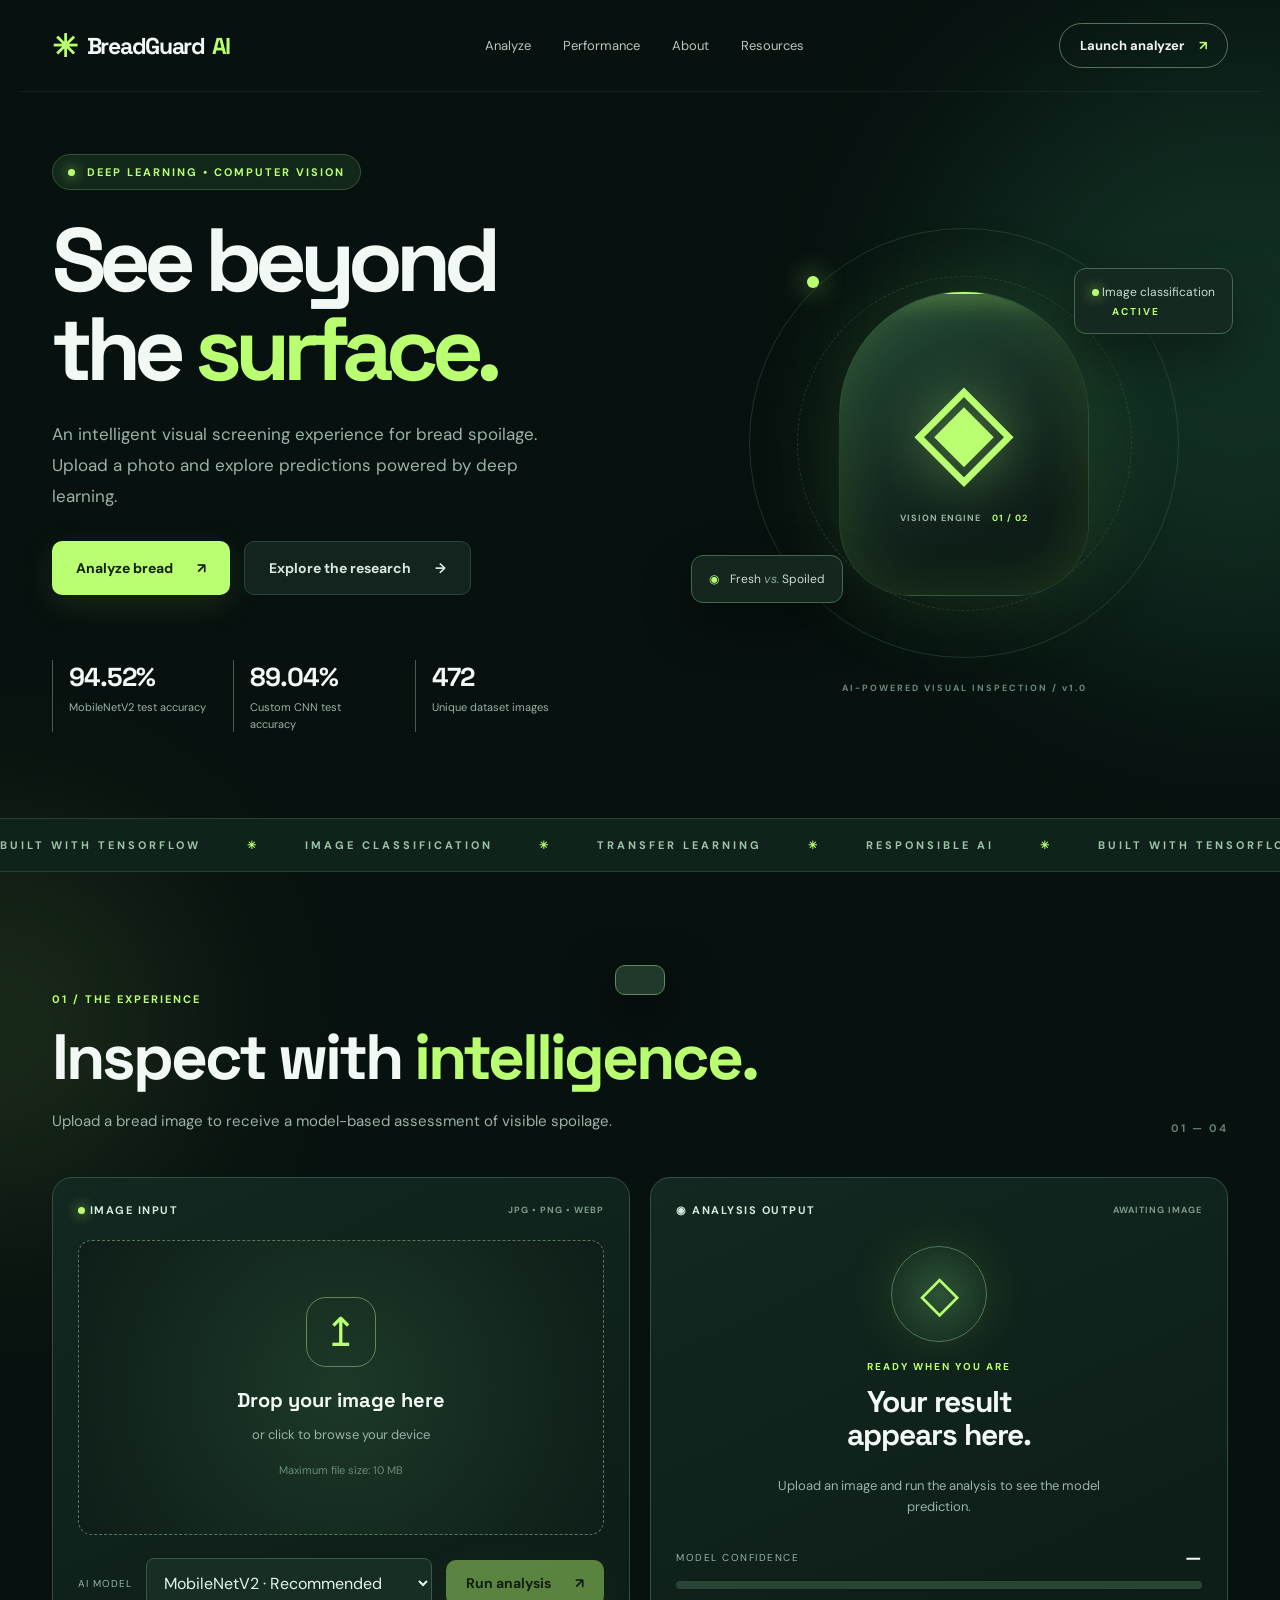
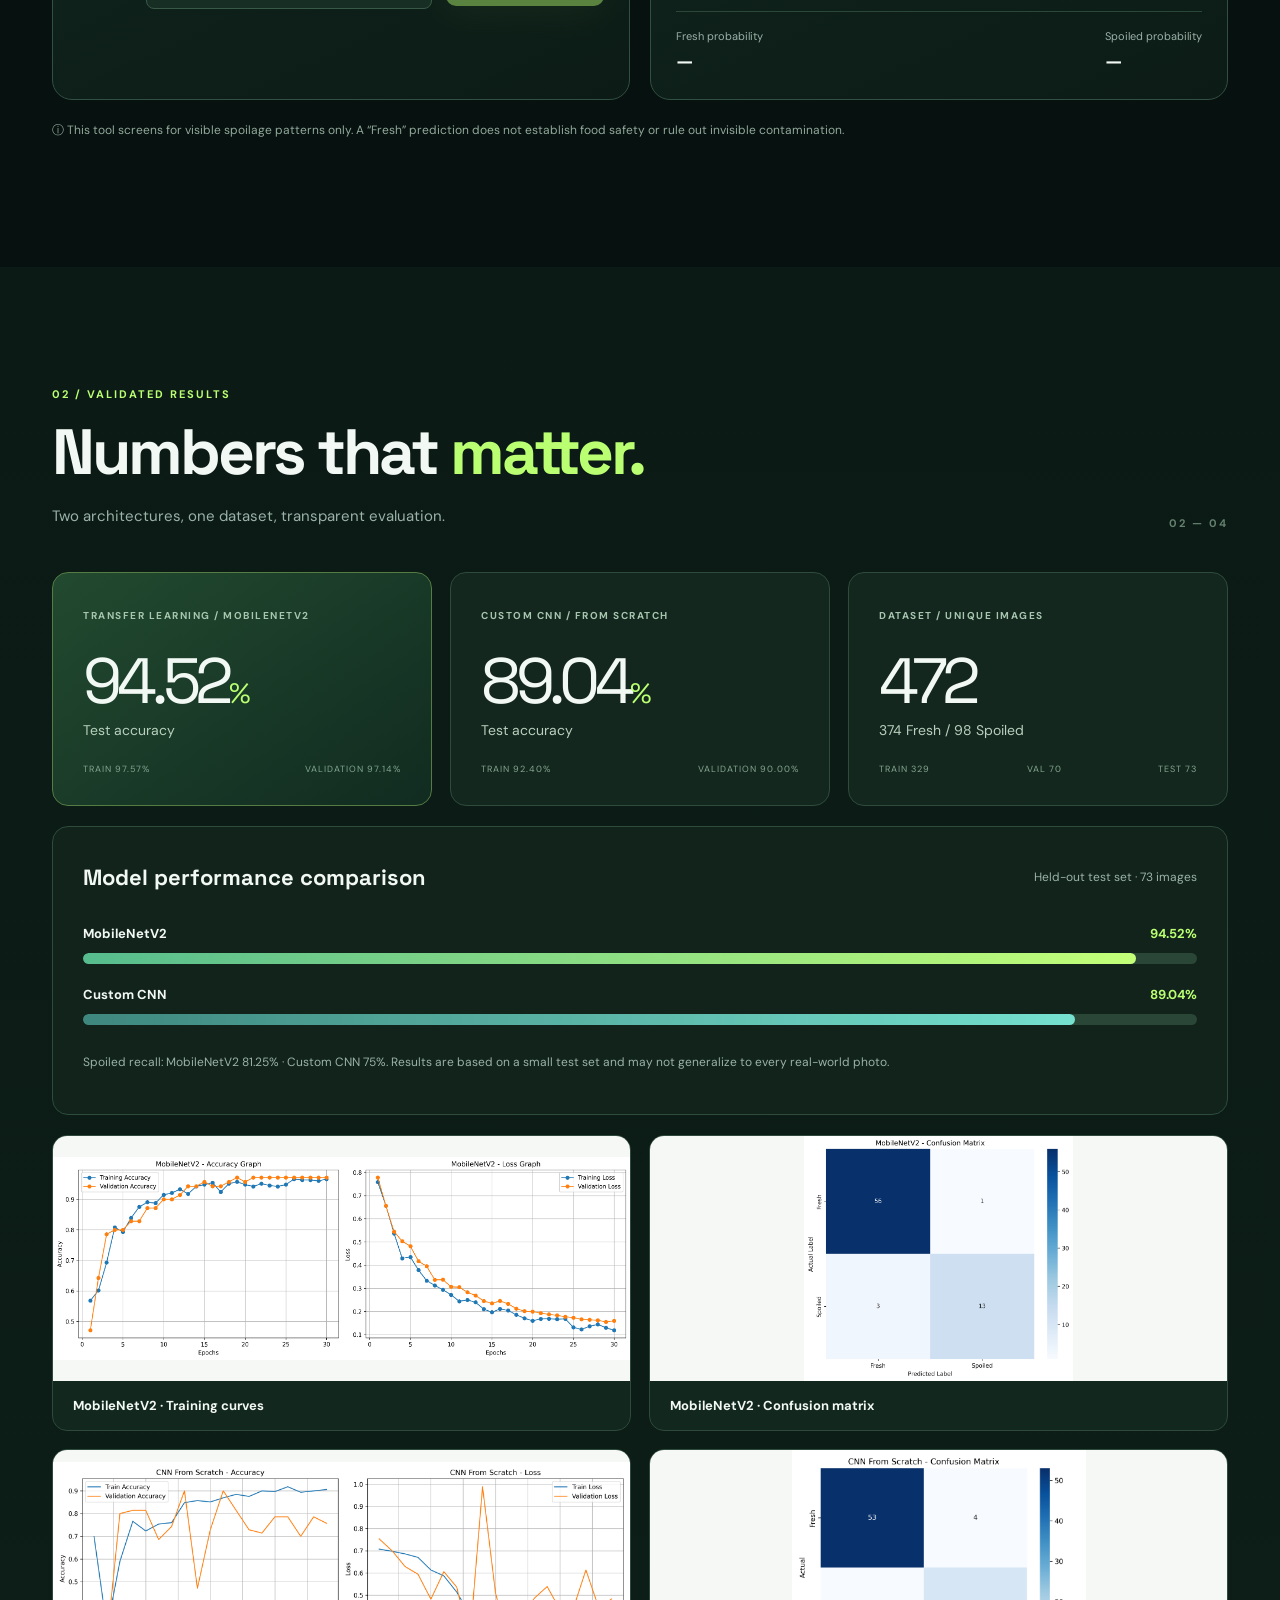
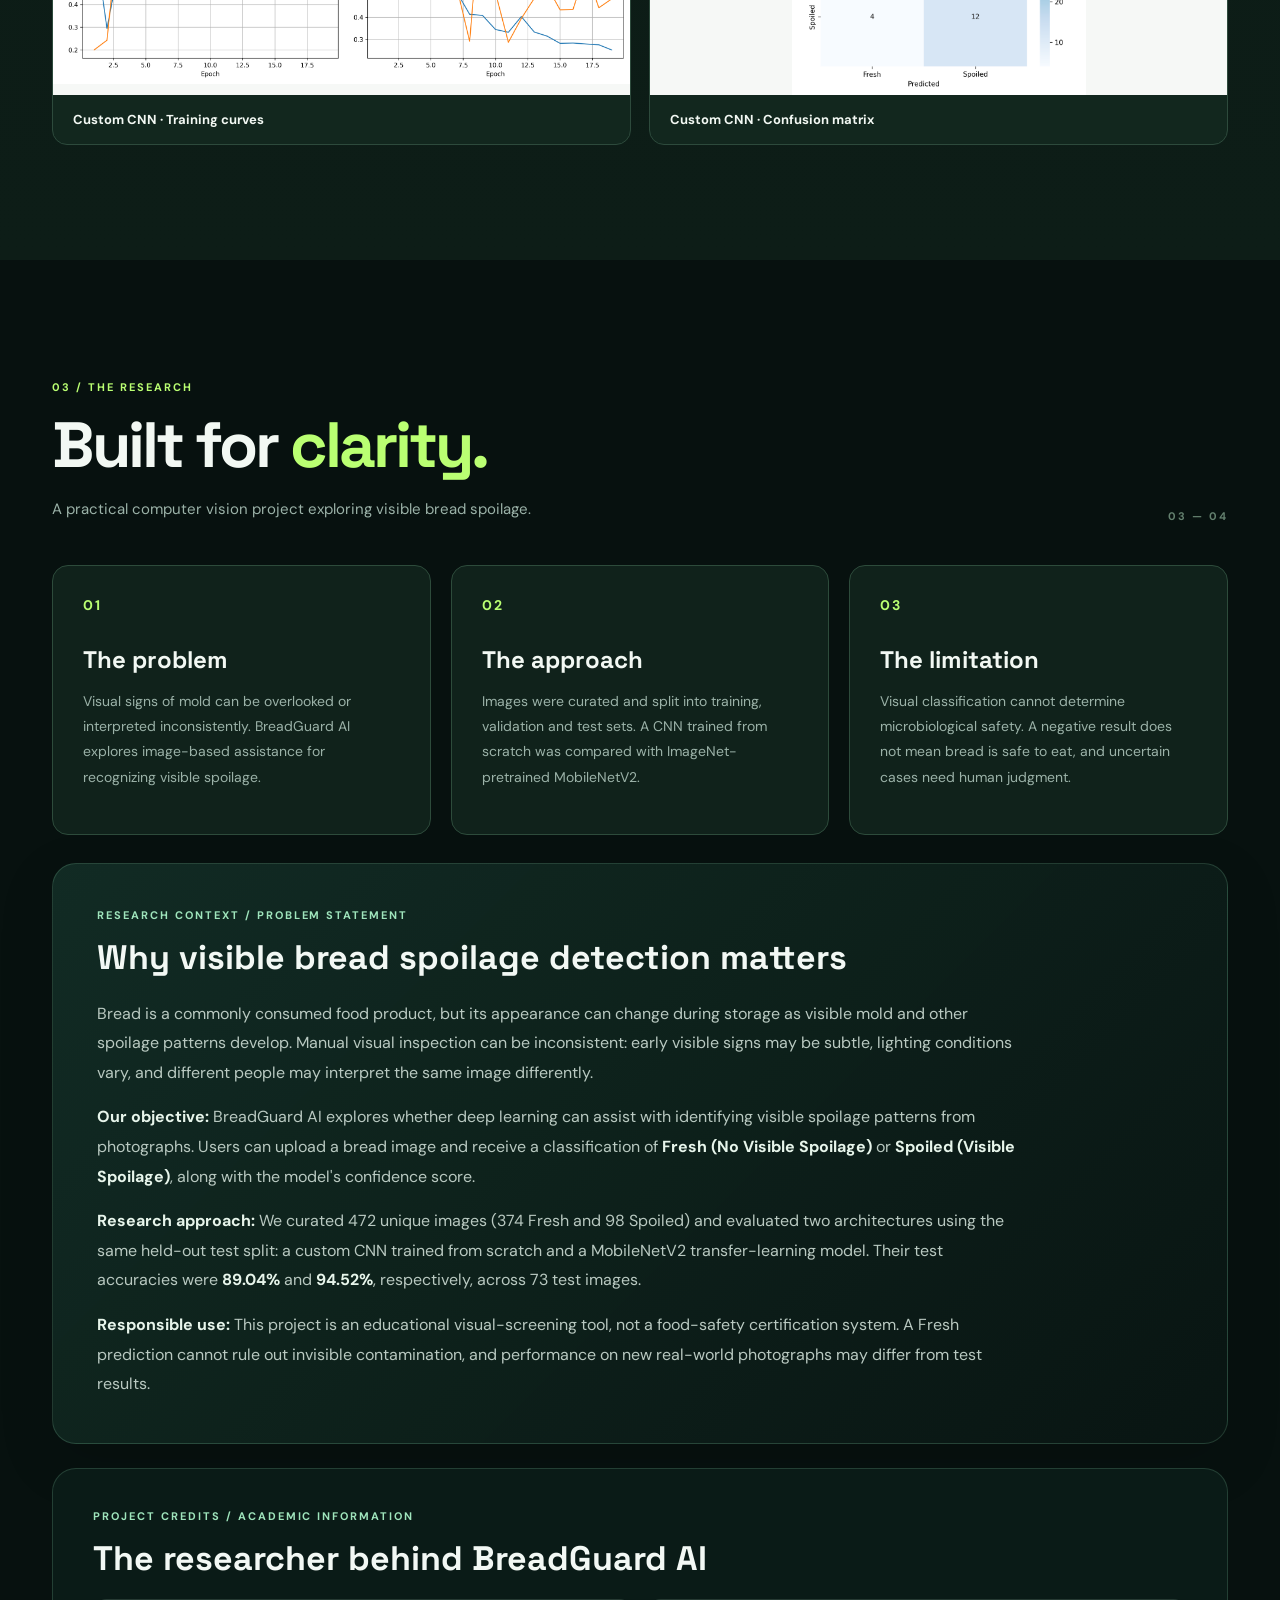
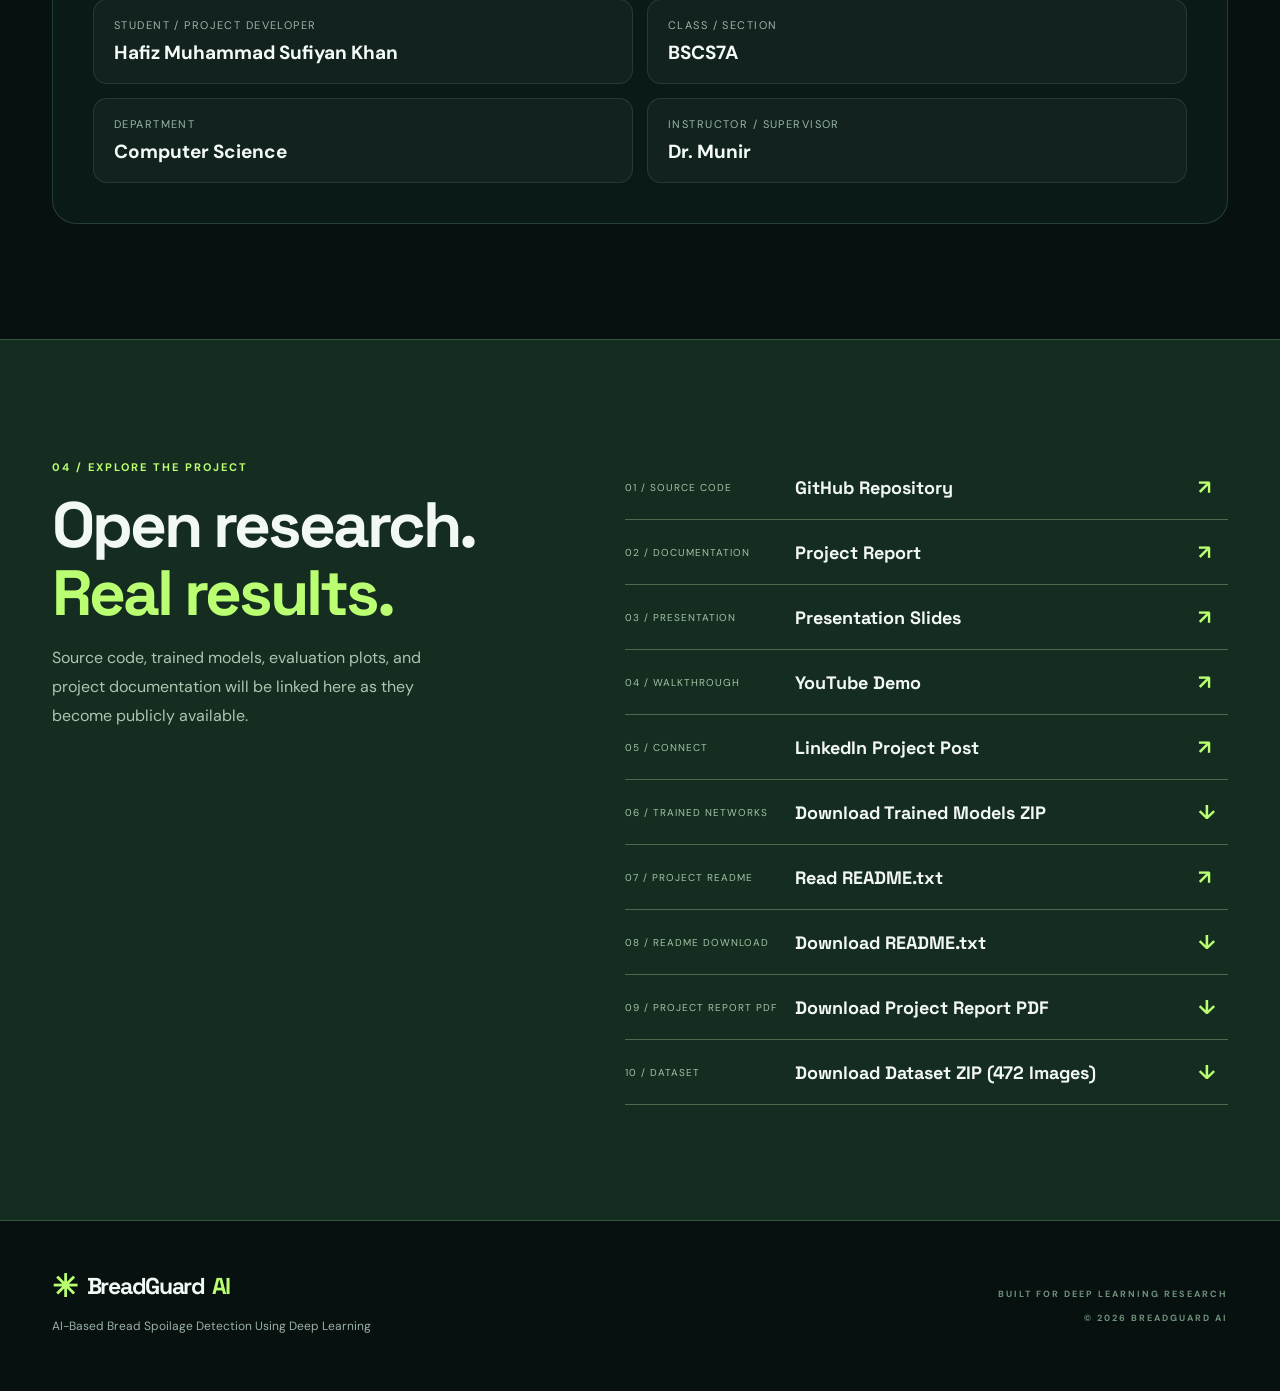
==== commit f468bf94: "Add dataset ZIP download link to website" ====
--- a/frontend/index.html
+++ b/frontend/index.html
@@ -12,4 +12,4 @@
 .academic-item span{display:block;color:#9ab4a7;font-size:11px;letter-spacing:.13em;text-transform:uppercase;margin-bottom:8px}
 .academic-item strong{color:#f4fbf6;font-size:clamp(15px,1.8vw,19px);overflow-wrap:anywhere}
 @media(max-width:620px){.academic-grid{grid-template-columns:1fr}.research-detail,.academic-card{border-radius:18px}}
-</style></head><body><div class="glow glow-a"></div><div class="glow glow-b"></div><header class="nav wrap"><a class="brand" href="#top"><span class="brand-icon">✳</span> BreadGuard<span>AI</span></a><nav><a href="#analyze">Analyze</a><a href="#performance">Performance</a><a href="#about">About</a><a href="#resources">Resources</a></nav><a class="nav-cta" href="#analyze">Launch analyzer <span>↗</span></a></header><main id="top"><section class="hero wrap"><div class="hero-content"><div class="eyebrow"><span class="pulse"></span> DEEP LEARNING • COMPUTER VISION</div><h1>See beyond<br>the <em>surface.</em></h1><p class="hero-sub">An intelligent visual screening experience for bread spoilage. Upload a photo and explore predictions powered by deep learning.</p><div class="hero-actions"><a class="btn primary" href="#analyze">Analyze bread <span>↗</span></a><a class="btn secondary" href="#performance">Explore the research <span>→</span></a></div><div class="hero-stats"><div><strong>94.52%</strong><span>MobileNetV2 test accuracy</span></div><div><strong>89.04%</strong><span>Custom CNN test accuracy</span></div><div><strong>472</strong><span>Unique dataset images</span></div></div></div><div class="hero-visual"><div class="orbit orbit-1"></div><div class="orbit orbit-2"></div><div class="visual-center"><div class="visual-icon">◈</div><div class="scan-line"></div><div class="visual-label">VISION ENGINE <span>01 / 02</span></div></div><div class="floating-card float-top"><span class="status-dot"></span> Image classification <strong>ACTIVE</strong></div><div class="floating-card float-bottom"><span>◉</span> Fresh <i>vs.</i> Spoiled</div><div class="visual-caption">AI-POWERED VISUAL INSPECTION / v1.0</div></div></section><section class="ticker"><div>BUILT WITH TENSORFLOW <span>✳</span> IMAGE CLASSIFICATION <span>✳</span> TRANSFER LEARNING <span>✳</span> RESPONSIBLE AI <span>✳</span> BUILT WITH TENSORFLOW <span>✳</span> IMAGE CLASSIFICATION <span>✳</span></div></section><section id="analyze" class="section wrap"><div class="section-head"><div><span class="kicker">01 / THE EXPERIENCE</span><h2>Inspect with <em>intelligence.</em></h2><p>Upload a bread image to receive a model-based assessment of visible spoilage.</p></div><div class="section-index">01 — 04</div></div><div class="analyzer"><div class="upload-panel"><div class="panel-top"><span class="panel-label"><span class="status-dot"></span> IMAGE INPUT</span><span class="tiny">JPG • PNG • WEBP</span></div><input id="fileInput" type="file" accept="image/jpeg,image/png,image/webp" hidden><div class="dropzone" id="dropzone" role="button" tabindex="0" aria-label="Upload a bread image"><div id="emptyState"><div class="upload-icon">↥</div><h3>Drop your image here</h3><p>or click to browse your device</p><span class="upload-hint">Maximum file size: 10 MB</span></div><img id="preview" alt="Selected bread image preview" hidden></div><div class="upload-controls"><label for="modelSelect">AI MODEL</label><select id="modelSelect"><option value="mobilenet">MobileNetV2 · Recommended</option><option value="scratch">Custom CNN · From Scratch</option></select><button class="btn primary analyze-btn" id="analyzeBtn" disabled>Run analysis <span>↗</span></button></div></div><div class="result-panel"><div class="panel-top"><span class="panel-label">◉ ANALYSIS OUTPUT</span><span class="tiny" id="resultStatus">AWAITING IMAGE</span></div><div class="result-body" aria-live="polite"><div class="result-orb" id="resultOrb"><span id="resultSymbol">◇</span></div><div class="result-tag" id="resultTag">READY WHEN YOU ARE</div><h3 id="resultTitle">Your result<br>appears here.</h3><p id="resultDescription">Upload an image and run the analysis to see the model prediction.</p><div class="confidence"><div class="confidence-head"><span>MODEL CONFIDENCE</span><strong id="confidenceValue">—</strong></div><div class="meter"><div id="confidenceBar"></div></div></div><div class="probabilities"><div><span>Fresh probability</span><strong id="freshProb">—</strong></div><div><span>Spoiled probability</span><strong id="spoiledProb">—</strong></div></div></div></div></div><p class="disclaimer">ⓘ This tool screens for visible spoilage patterns only. A “Fresh” prediction does not establish food safety or rule out invisible contamination.</p></section><section id="performance" class="section performance-section"><div class="wrap"><div class="section-head"><div><span class="kicker">02 / VALIDATED RESULTS</span><h2>Numbers that <em>matter.</em></h2><p>Two architectures, one dataset, transparent evaluation.</p></div><div class="section-index">02 — 04</div></div><div class="metric-grid"><article class="metric-card feature"><span class="card-overline">TRANSFER LEARNING / MOBILENETV2</span><div class="big-number">94.52<span>%</span></div><p>Test accuracy</p><div class="mini-line"><span>TRAIN 97.57%</span><span>VALIDATION 97.14%</span></div></article><article class="metric-card"><span class="card-overline">CUSTOM CNN / FROM SCRATCH</span><div class="big-number">89.04<span>%</span></div><p>Test accuracy</p><div class="mini-line"><span>TRAIN 92.40%</span><span>VALIDATION 90.00%</span></div></article><article class="metric-card"><span class="card-overline">DATASET / UNIQUE IMAGES</span><div class="big-number">472</div><p>374 Fresh / 98 Spoiled</p><div class="mini-line"><span>TRAIN 329</span><span>VAL 70</span><span>TEST 73</span></div></article></div><div class="comparison"><div class="comparison-title"><h3>Model performance comparison</h3><p>Held-out test set · 73 images</p></div><div class="bar-row"><div><strong>MobileNetV2</strong><span>94.52%</span></div><div class="bar-track"><div style="width:94.52%" class="bar-fill"></div></div></div><div class="bar-row"><div><strong>Custom CNN</strong><span>89.04%</span></div><div class="bar-track"><div style="width:89.04%" class="bar-fill alt"></div></div></div><p class="comparison-note">Spoiled recall: MobileNetV2 81.25% · Custom CNN 75%. Results are based on a small test set and may not generalize to every real-world photo.</p></div><div class="results-gallery"><div class="result-image"><img src="assets/mobilenet_training_graphs.png" alt="MobileNetV2 training and validation graphs" loading="lazy" onerror="this.parentElement.classList.add('missing')"><span>MobileNetV2 · Training curves</span></div><div class="result-image"><img src="assets/mobilenet_confusion_matrix.png" alt="MobileNetV2 confusion matrix" loading="lazy" onerror="this.parentElement.classList.add('missing')"><span>MobileNetV2 · Confusion matrix</span></div><div class="result-image"><img src="assets/cnn_v4_training_graphs.png" alt="Custom CNN training and validation graphs" loading="lazy" onerror="this.parentElement.classList.add('missing')"><span>Custom CNN · Training curves</span></div><div class="result-image"><img src="assets/cnn_v4_confusion_matrix.png" alt="Custom CNN confusion matrix" loading="lazy" onerror="this.parentElement.classList.add('missing')"><span>Custom CNN · Confusion matrix</span></div></div></div></section><section id="about" class="section wrap"><div class="section-head"><div><span class="kicker">03 / THE RESEARCH</span><h2>Built for <em>clarity.</em></h2><p>A practical computer vision project exploring visible bread spoilage.</p></div><div class="section-index">03 — 04</div></div><div class="about-grid"><article class="about-card"><div class="about-icon">01</div><h3>The problem</h3><p>Visual signs of mold can be overlooked or interpreted inconsistently. BreadGuard AI explores image-based assistance for recognizing visible spoilage.</p></article><article class="about-card"><div class="about-icon">02</div><h3>The approach</h3><p>Images were curated and split into training, validation and test sets. A CNN trained from scratch was compared with ImageNet-pretrained MobileNetV2.</p></article><article class="about-card"><div class="about-icon">03</div><h3>The limitation</h3><p>Visual classification cannot determine microbiological safety. A negative result does not mean bread is safe to eat, and uncertain cases need human judgment.</p></article></div><article class="research-detail" aria-labelledby="problem-statement-title"><span class="detail-label">RESEARCH CONTEXT / PROBLEM STATEMENT</span><h3 id="problem-statement-title">Why visible bread spoilage detection matters</h3><p>Bread is a commonly consumed food product, but its appearance can change during storage as visible mold and other spoilage patterns develop. Manual visual inspection can be inconsistent: early visible signs may be subtle, lighting conditions vary, and different people may interpret the same image differently.</p><p><strong>Our objective:</strong> BreadGuard AI explores whether deep learning can assist with identifying visible spoilage patterns from photographs. Users can upload a bread image and receive a classification of <strong>Fresh (No Visible Spoilage)</strong> or <strong>Spoiled (Visible Spoilage)</strong>, along with the model's confidence score.</p><p><strong>Research approach:</strong> We curated 472 unique images (374 Fresh and 98 Spoiled) and evaluated two architectures using the same held-out test split: a custom CNN trained from scratch and a MobileNetV2 transfer-learning model. Their test accuracies were <strong>89.04%</strong> and <strong>94.52%</strong>, respectively, across 73 test images.</p><p><strong>Responsible use:</strong> This project is an educational visual-screening tool, not a food-safety certification system. A Fresh prediction cannot rule out invisible contamination, and performance on new real-world photographs may differ from test results.</p></article><article class="academic-card" aria-labelledby="academic-heading"><span class="detail-label">PROJECT CREDITS / ACADEMIC INFORMATION</span><h3 id="academic-heading">The researcher behind BreadGuard AI</h3><div class="academic-grid"><div class="academic-item"><span>Student / Project Developer</span><strong>Hafiz Muhammad Sufiyan Khan</strong></div><div class="academic-item"><span>Class / Section</span><strong>BSCS7A</strong></div><div class="academic-item"><span>Department</span><strong>Computer Science</strong></div><div class="academic-item"><span>Instructor / Supervisor</span><strong>Dr. Munir</strong></div></div></article></section><section id="resources" class="section resources-section"><div class="wrap resources-content"><div><span class="kicker">04 / EXPLORE THE PROJECT</span><h2>Open research.<br><em>Real results.</em></h2><p>Source code, trained models, evaluation plots, and project documentation will be linked here as they become publicly available.</p></div><div class="resource-list"><a href="https://github.com/Suf-tech/BreadGuard-AI" target="_blank" rel="noopener noreferrer"><span>01 / SOURCE CODE</span><strong>GitHub Repository</strong><b>↗</b></a><a href="BreadGuard_AI_Project_Report_Updated.html" target="_blank" rel="noopener noreferrer"><span>02 / DOCUMENTATION</span><strong>Project Report</strong><b>↗</b></a><a href="#" data-pending="Presentation"><span>03 / PRESENTATION</span><strong>Presentation Slides</strong><b>↗</b></a><a href="#" data-pending="YouTube video"><span>04 / WALKTHROUGH</span><strong>YouTube Demo</strong><b>↗</b></a><a href="#" data-pending="LinkedIn post"><span>05 / CONNECT</span><strong>LinkedIn Project Post</strong><b>↗</b></a><a href="https://github.com/Suf-tech/BreadGuard-AI/releases/download/v1.0.0/breadguard_trained_models.zip"><span>06 / TRAINED NETWORKS</span><strong>Download Trained Models ZIP</strong><b>↓</b></a><a href="README.txt" target="_blank"><span>07 / PROJECT README</span><strong>Read README.txt</strong><b>↗</b></a><a href="README.txt" download="BreadGuard_README.txt"><span>08 / README DOWNLOAD</span><strong>Download README.txt</strong><b>↓</b></a><a href="BreadGuard_AI_Project_Report_Updated.pdf" download><span>09 / PROJECT REPORT PDF</span><strong>Download Project Report PDF</strong><b>↓</b></a></div></div></section></main><footer class="footer wrap"><div><a class="brand" href="#top"><span class="brand-icon">✳</span> BreadGuard<span>AI</span></a><p>AI-Based Bread Spoilage Detection Using Deep Learning</p></div><div class="footer-right"><span>BUILT FOR DEEP LEARNING RESEARCH</span><span>© <span id="year"></span> BREADGUARD AI</span></div></footer><div class="toast" id="toast" role="status" aria-live="polite"></div><script src="script.js"></script></body></html>
+</style></head><body><div class="glow glow-a"></div><div class="glow glow-b"></div><header class="nav wrap"><a class="brand" href="#top"><span class="brand-icon">✳</span> BreadGuard<span>AI</span></a><nav><a href="#analyze">Analyze</a><a href="#performance">Performance</a><a href="#about">About</a><a href="#resources">Resources</a></nav><a class="nav-cta" href="#analyze">Launch analyzer <span>↗</span></a></header><main id="top"><section class="hero wrap"><div class="hero-content"><div class="eyebrow"><span class="pulse"></span> DEEP LEARNING • COMPUTER VISION</div><h1>See beyond<br>the <em>surface.</em></h1><p class="hero-sub">An intelligent visual screening experience for bread spoilage. Upload a photo and explore predictions powered by deep learning.</p><div class="hero-actions"><a class="btn primary" href="#analyze">Analyze bread <span>↗</span></a><a class="btn secondary" href="#performance">Explore the research <span>→</span></a></div><div class="hero-stats"><div><strong>94.52%</strong><span>MobileNetV2 test accuracy</span></div><div><strong>89.04%</strong><span>Custom CNN test accuracy</span></div><div><strong>472</strong><span>Unique dataset images</span></div></div></div><div class="hero-visual"><div class="orbit orbit-1"></div><div class="orbit orbit-2"></div><div class="visual-center"><div class="visual-icon">◈</div><div class="scan-line"></div><div class="visual-label">VISION ENGINE <span>01 / 02</span></div></div><div class="floating-card float-top"><span class="status-dot"></span> Image classification <strong>ACTIVE</strong></div><div class="floating-card float-bottom"><span>◉</span> Fresh <i>vs.</i> Spoiled</div><div class="visual-caption">AI-POWERED VISUAL INSPECTION / v1.0</div></div></section><section class="ticker"><div>BUILT WITH TENSORFLOW <span>✳</span> IMAGE CLASSIFICATION <span>✳</span> TRANSFER LEARNING <span>✳</span> RESPONSIBLE AI <span>✳</span> BUILT WITH TENSORFLOW <span>✳</span> IMAGE CLASSIFICATION <span>✳</span></div></section><section id="analyze" class="section wrap"><div class="section-head"><div><span class="kicker">01 / THE EXPERIENCE</span><h2>Inspect with <em>intelligence.</em></h2><p>Upload a bread image to receive a model-based assessment of visible spoilage.</p></div><div class="section-index">01 — 04</div></div><div class="analyzer"><div class="upload-panel"><div class="panel-top"><span class="panel-label"><span class="status-dot"></span> IMAGE INPUT</span><span class="tiny">JPG • PNG • WEBP</span></div><input id="fileInput" type="file" accept="image/jpeg,image/png,image/webp" hidden><div class="dropzone" id="dropzone" role="button" tabindex="0" aria-label="Upload a bread image"><div id="emptyState"><div class="upload-icon">↥</div><h3>Drop your image here</h3><p>or click to browse your device</p><span class="upload-hint">Maximum file size: 10 MB</span></div><img id="preview" alt="Selected bread image preview" hidden></div><div class="upload-controls"><label for="modelSelect">AI MODEL</label><select id="modelSelect"><option value="mobilenet">MobileNetV2 · Recommended</option><option value="scratch">Custom CNN · From Scratch</option></select><button class="btn primary analyze-btn" id="analyzeBtn" disabled>Run analysis <span>↗</span></button></div></div><div class="result-panel"><div class="panel-top"><span class="panel-label">◉ ANALYSIS OUTPUT</span><span class="tiny" id="resultStatus">AWAITING IMAGE</span></div><div class="result-body" aria-live="polite"><div class="result-orb" id="resultOrb"><span id="resultSymbol">◇</span></div><div class="result-tag" id="resultTag">READY WHEN YOU ARE</div><h3 id="resultTitle">Your result<br>appears here.</h3><p id="resultDescription">Upload an image and run the analysis to see the model prediction.</p><div class="confidence"><div class="confidence-head"><span>MODEL CONFIDENCE</span><strong id="confidenceValue">—</strong></div><div class="meter"><div id="confidenceBar"></div></div></div><div class="probabilities"><div><span>Fresh probability</span><strong id="freshProb">—</strong></div><div><span>Spoiled probability</span><strong id="spoiledProb">—</strong></div></div></div></div></div><p class="disclaimer">ⓘ This tool screens for visible spoilage patterns only. A “Fresh” prediction does not establish food safety or rule out invisible contamination.</p></section><section id="performance" class="section performance-section"><div class="wrap"><div class="section-head"><div><span class="kicker">02 / VALIDATED RESULTS</span><h2>Numbers that <em>matter.</em></h2><p>Two architectures, one dataset, transparent evaluation.</p></div><div class="section-index">02 — 04</div></div><div class="metric-grid"><article class="metric-card feature"><span class="card-overline">TRANSFER LEARNING / MOBILENETV2</span><div class="big-number">94.52<span>%</span></div><p>Test accuracy</p><div class="mini-line"><span>TRAIN 97.57%</span><span>VALIDATION 97.14%</span></div></article><article class="metric-card"><span class="card-overline">CUSTOM CNN / FROM SCRATCH</span><div class="big-number">89.04<span>%</span></div><p>Test accuracy</p><div class="mini-line"><span>TRAIN 92.40%</span><span>VALIDATION 90.00%</span></div></article><article class="metric-card"><span class="card-overline">DATASET / UNIQUE IMAGES</span><div class="big-number">472</div><p>374 Fresh / 98 Spoiled</p><div class="mini-line"><span>TRAIN 329</span><span>VAL 70</span><span>TEST 73</span></div></article></div><div class="comparison"><div class="comparison-title"><h3>Model performance comparison</h3><p>Held-out test set · 73 images</p></div><div class="bar-row"><div><strong>MobileNetV2</strong><span>94.52%</span></div><div class="bar-track"><div style="width:94.52%" class="bar-fill"></div></div></div><div class="bar-row"><div><strong>Custom CNN</strong><span>89.04%</span></div><div class="bar-track"><div style="width:89.04%" class="bar-fill alt"></div></div></div><p class="comparison-note">Spoiled recall: MobileNetV2 81.25% · Custom CNN 75%. Results are based on a small test set and may not generalize to every real-world photo.</p></div><div class="results-gallery"><div class="result-image"><img src="assets/mobilenet_training_graphs.png" alt="MobileNetV2 training and validation graphs" loading="lazy" onerror="this.parentElement.classList.add('missing')"><span>MobileNetV2 · Training curves</span></div><div class="result-image"><img src="assets/mobilenet_confusion_matrix.png" alt="MobileNetV2 confusion matrix" loading="lazy" onerror="this.parentElement.classList.add('missing')"><span>MobileNetV2 · Confusion matrix</span></div><div class="result-image"><img src="assets/cnn_v4_training_graphs.png" alt="Custom CNN training and validation graphs" loading="lazy" onerror="this.parentElement.classList.add('missing')"><span>Custom CNN · Training curves</span></div><div class="result-image"><img src="assets/cnn_v4_confusion_matrix.png" alt="Custom CNN confusion matrix" loading="lazy" onerror="this.parentElement.classList.add('missing')"><span>Custom CNN · Confusion matrix</span></div></div></div></section><section id="about" class="section wrap"><div class="section-head"><div><span class="kicker">03 / THE RESEARCH</span><h2>Built for <em>clarity.</em></h2><p>A practical computer vision project exploring visible bread spoilage.</p></div><div class="section-index">03 — 04</div></div><div class="about-grid"><article class="about-card"><div class="about-icon">01</div><h3>The problem</h3><p>Visual signs of mold can be overlooked or interpreted inconsistently. BreadGuard AI explores image-based assistance for recognizing visible spoilage.</p></article><article class="about-card"><div class="about-icon">02</div><h3>The approach</h3><p>Images were curated and split into training, validation and test sets. A CNN trained from scratch was compared with ImageNet-pretrained MobileNetV2.</p></article><article class="about-card"><div class="about-icon">03</div><h3>The limitation</h3><p>Visual classification cannot determine microbiological safety. A negative result does not mean bread is safe to eat, and uncertain cases need human judgment.</p></article></div><article class="research-detail" aria-labelledby="problem-statement-title"><span class="detail-label">RESEARCH CONTEXT / PROBLEM STATEMENT</span><h3 id="problem-statement-title">Why visible bread spoilage detection matters</h3><p>Bread is a commonly consumed food product, but its appearance can change during storage as visible mold and other spoilage patterns develop. Manual visual inspection can be inconsistent: early visible signs may be subtle, lighting conditions vary, and different people may interpret the same image differently.</p><p><strong>Our objective:</strong> BreadGuard AI explores whether deep learning can assist with identifying visible spoilage patterns from photographs. Users can upload a bread image and receive a classification of <strong>Fresh (No Visible Spoilage)</strong> or <strong>Spoiled (Visible Spoilage)</strong>, along with the model's confidence score.</p><p><strong>Research approach:</strong> We curated 472 unique images (374 Fresh and 98 Spoiled) and evaluated two architectures using the same held-out test split: a custom CNN trained from scratch and a MobileNetV2 transfer-learning model. Their test accuracies were <strong>89.04%</strong> and <strong>94.52%</strong>, respectively, across 73 test images.</p><p><strong>Responsible use:</strong> This project is an educational visual-screening tool, not a food-safety certification system. A Fresh prediction cannot rule out invisible contamination, and performance on new real-world photographs may differ from test results.</p></article><article class="academic-card" aria-labelledby="academic-heading"><span class="detail-label">PROJECT CREDITS / ACADEMIC INFORMATION</span><h3 id="academic-heading">The researcher behind BreadGuard AI</h3><div class="academic-grid"><div class="academic-item"><span>Student / Project Developer</span><strong>Hafiz Muhammad Sufiyan Khan</strong></div><div class="academic-item"><span>Class / Section</span><strong>BSCS7A</strong></div><div class="academic-item"><span>Department</span><strong>Computer Science</strong></div><div class="academic-item"><span>Instructor / Supervisor</span><strong>Dr. Munir</strong></div></div></article></section><section id="resources" class="section resources-section"><div class="wrap resources-content"><div><span class="kicker">04 / EXPLORE THE PROJECT</span><h2>Open research.<br><em>Real results.</em></h2><p>Source code, trained models, evaluation plots, and project documentation will be linked here as they become publicly available.</p></div><div class="resource-list"><a href="https://github.com/Suf-tech/BreadGuard-AI" target="_blank" rel="noopener noreferrer"><span>01 / SOURCE CODE</span><strong>GitHub Repository</strong><b>↗</b></a><a href="BreadGuard_AI_Project_Report_Updated.html" target="_blank" rel="noopener noreferrer"><span>02 / DOCUMENTATION</span><strong>Project Report</strong><b>↗</b></a><a href="#" data-pending="Presentation"><span>03 / PRESENTATION</span><strong>Presentation Slides</strong><b>↗</b></a><a href="#" data-pending="YouTube video"><span>04 / WALKTHROUGH</span><strong>YouTube Demo</strong><b>↗</b></a><a href="#" data-pending="LinkedIn post"><span>05 / CONNECT</span><strong>LinkedIn Project Post</strong><b>↗</b></a><a href="https://github.com/Suf-tech/BreadGuard-AI/releases/download/v1.0.0/breadguard_trained_models.zip"><span>06 / TRAINED NETWORKS</span><strong>Download Trained Models ZIP</strong><b>↓</b></a><a href="README.txt" target="_blank"><span>07 / PROJECT README</span><strong>Read README.txt</strong><b>↗</b></a><a href="README.txt" download="BreadGuard_README.txt"><span>08 / README DOWNLOAD</span><strong>Download README.txt</strong><b>↓</b></a><a href="BreadGuard_AI_Project_Report_Updated.pdf" download><span>09 / PROJECT REPORT PDF</span><strong>Download Project Report PDF</strong><b>↓</b></a><a href="https://github.com/Suf-tech/BreadGuard-AI/releases/download/v1.0.0/breadguard_dataset_full.zip" target="_blank" rel="noopener noreferrer"><span>10 / DATASET</span><strong>Download Dataset ZIP (472 Images)</strong><b>↓</b></a></div></div></section></main><footer class="footer wrap"><div><a class="brand" href="#top"><span class="brand-icon">✳</span> BreadGuard<span>AI</span></a><p>AI-Based Bread Spoilage Detection Using Deep Learning</p></div><div class="footer-right"><span>BUILT FOR DEEP LEARNING RESEARCH</span><span>© <span id="year"></span> BREADGUARD AI</span></div></footer><div class="toast" id="toast" role="status" aria-live="polite"></div><script src="script.js"></script></body></html>
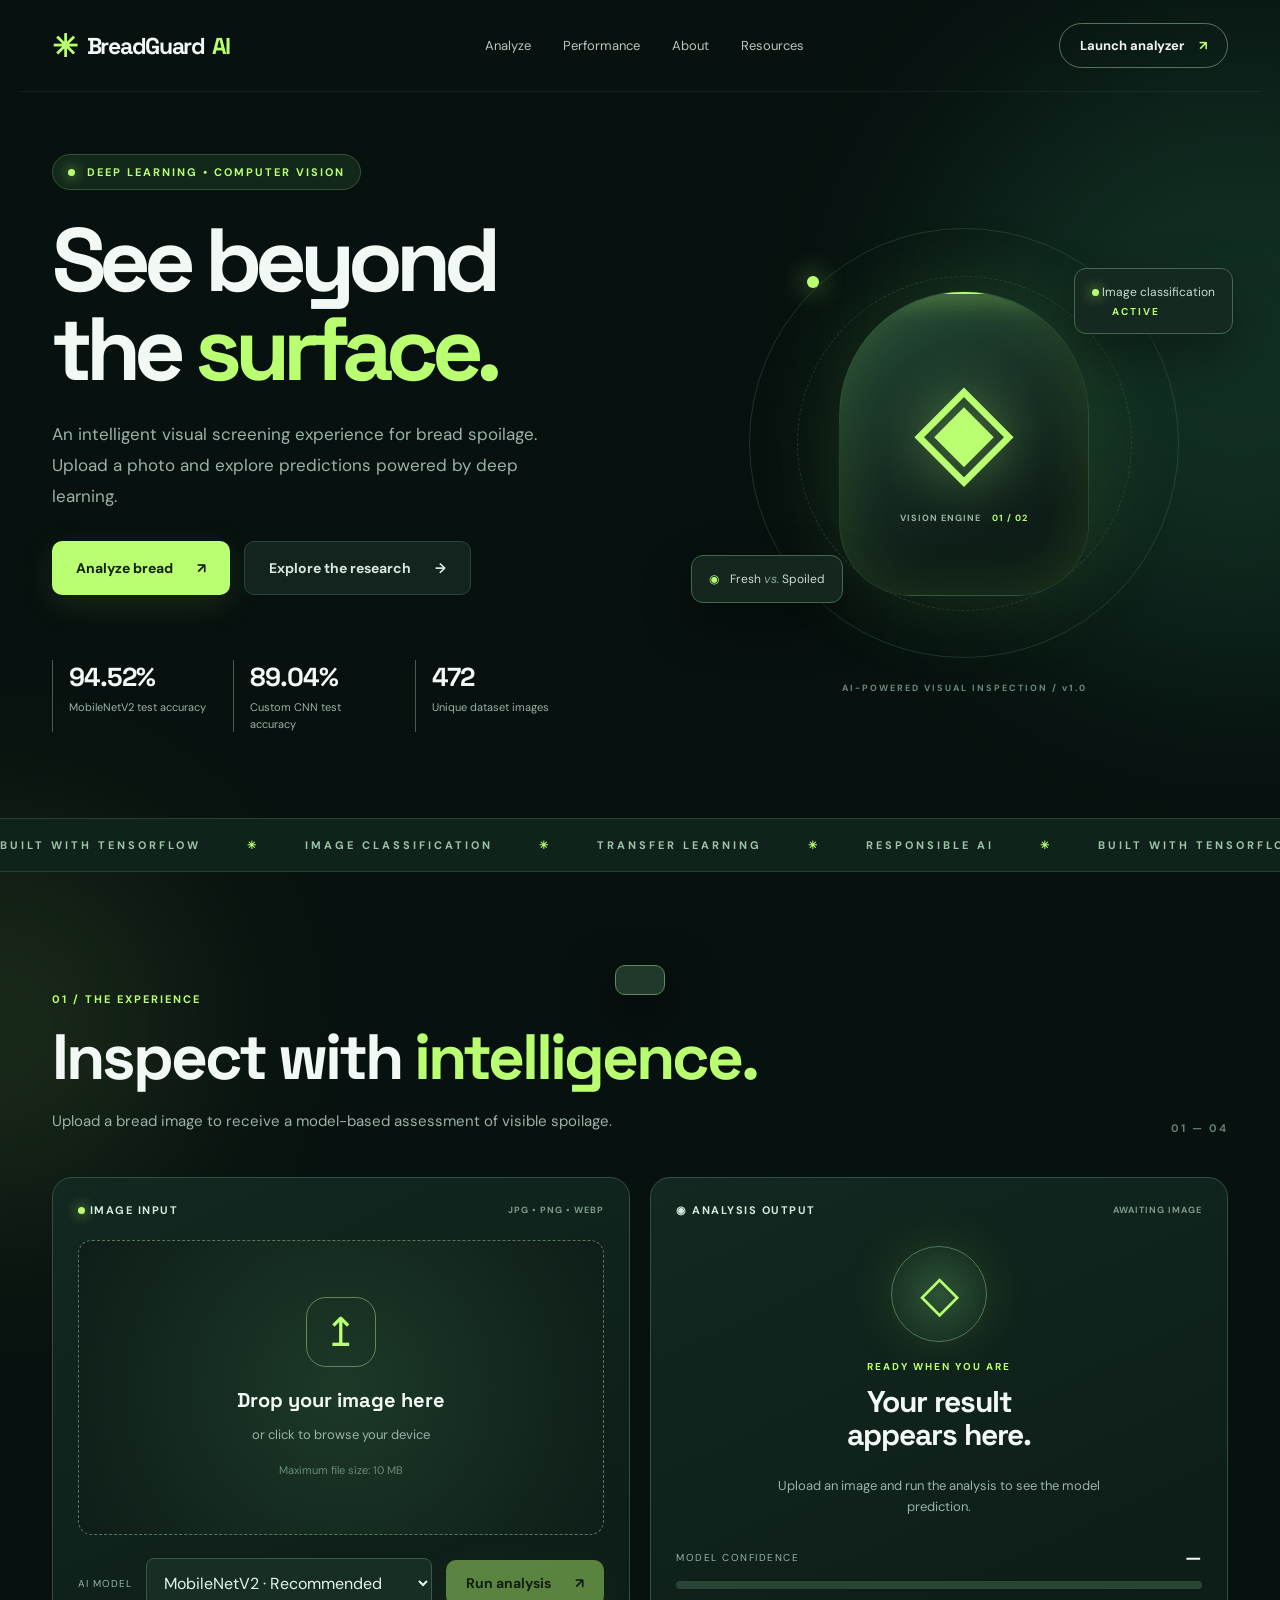
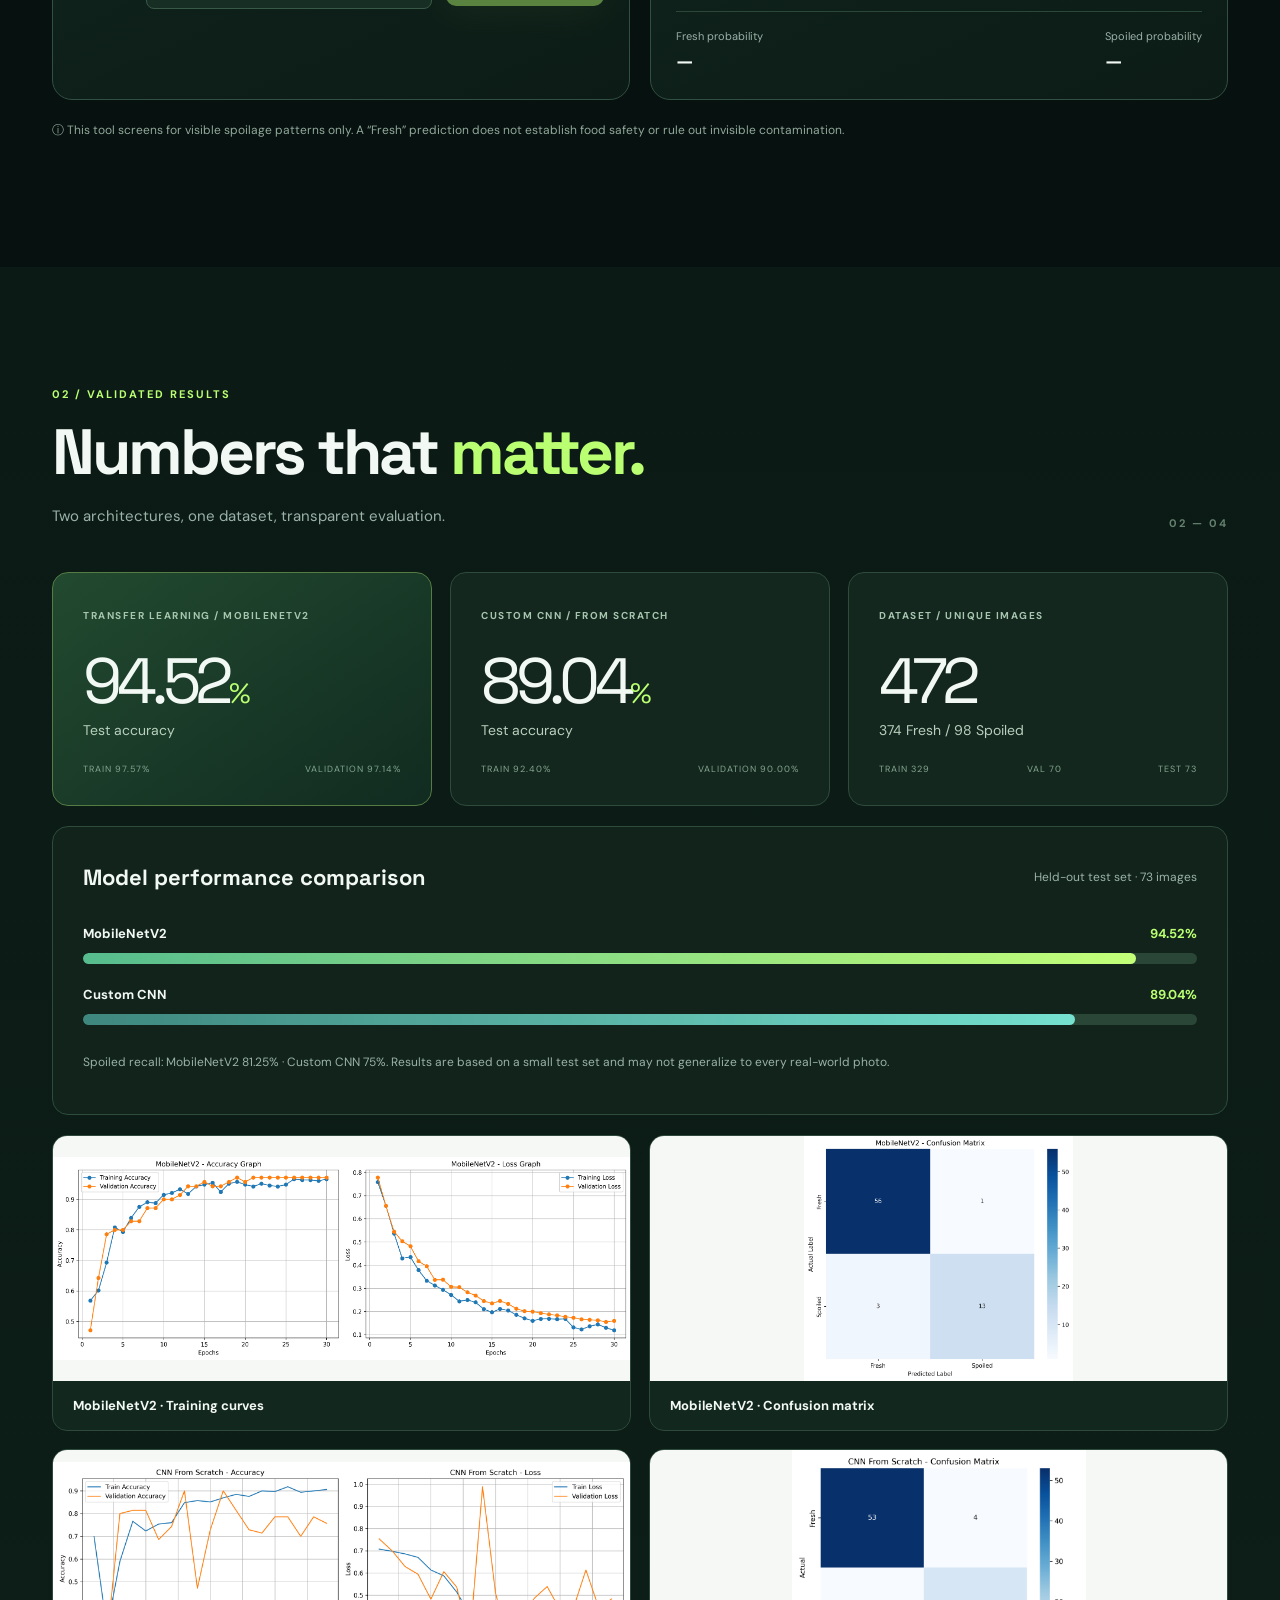
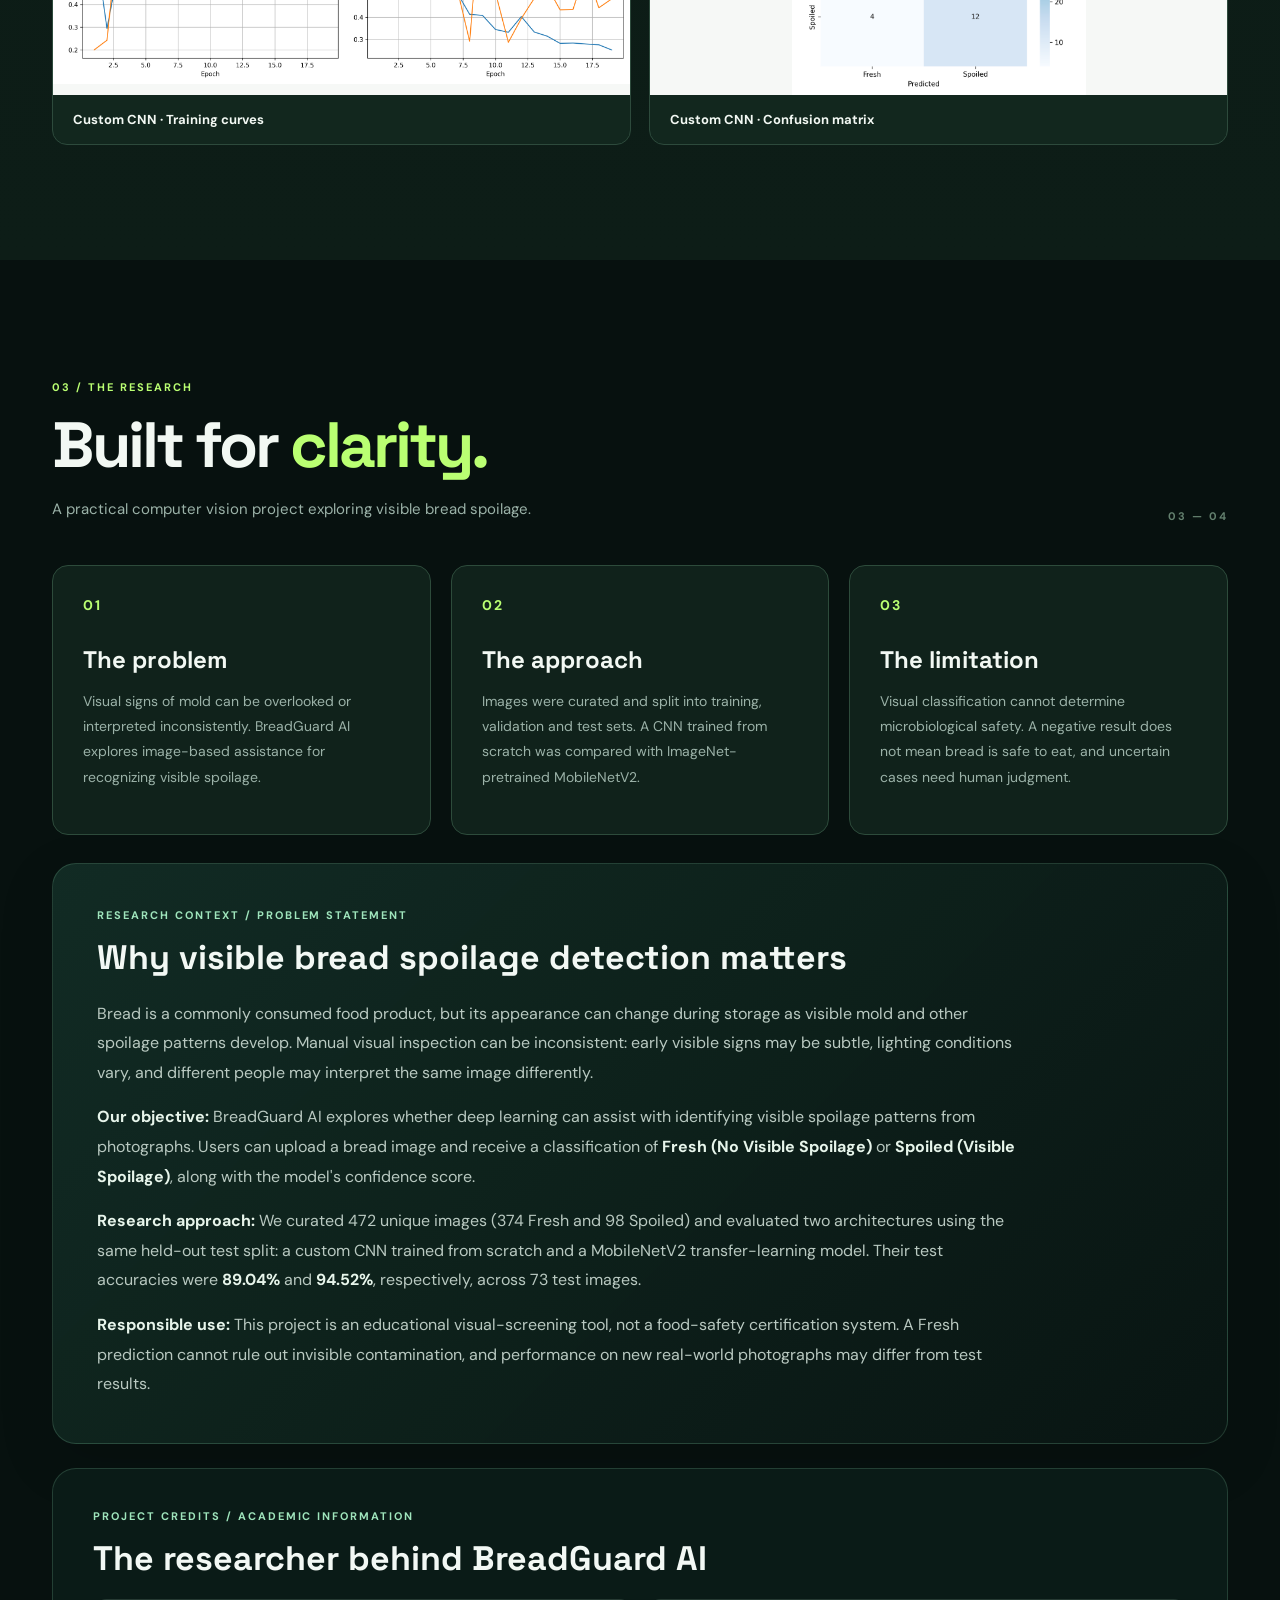
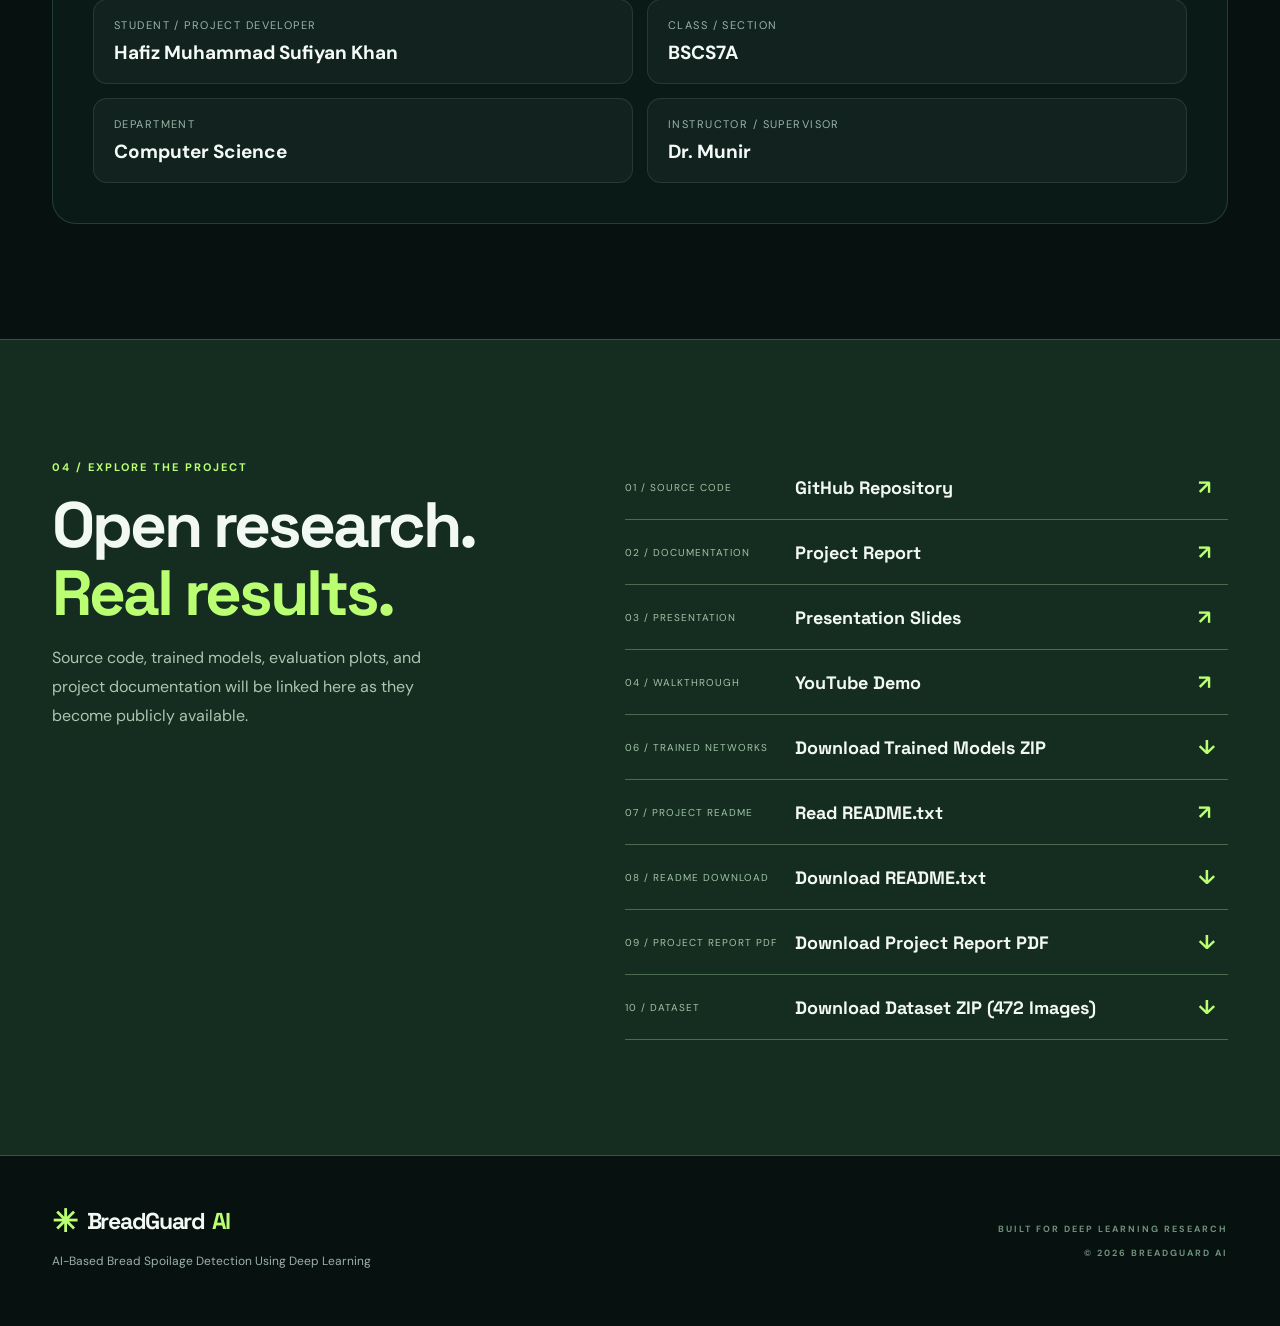
==== commit 3250a798: "Remove LinkedIn post from website resources" ====
--- a/frontend/index.html
+++ b/frontend/index.html
@@ -12,4 +12,4 @@
 .academic-item span{display:block;color:#9ab4a7;font-size:11px;letter-spacing:.13em;text-transform:uppercase;margin-bottom:8px}
 .academic-item strong{color:#f4fbf6;font-size:clamp(15px,1.8vw,19px);overflow-wrap:anywhere}
 @media(max-width:620px){.academic-grid{grid-template-columns:1fr}.research-detail,.academic-card{border-radius:18px}}
-</style></head><body><div class="glow glow-a"></div><div class="glow glow-b"></div><header class="nav wrap"><a class="brand" href="#top"><span class="brand-icon">✳</span> BreadGuard<span>AI</span></a><nav><a href="#analyze">Analyze</a><a href="#performance">Performance</a><a href="#about">About</a><a href="#resources">Resources</a></nav><a class="nav-cta" href="#analyze">Launch analyzer <span>↗</span></a></header><main id="top"><section class="hero wrap"><div class="hero-content"><div class="eyebrow"><span class="pulse"></span> DEEP LEARNING • COMPUTER VISION</div><h1>See beyond<br>the <em>surface.</em></h1><p class="hero-sub">An intelligent visual screening experience for bread spoilage. Upload a photo and explore predictions powered by deep learning.</p><div class="hero-actions"><a class="btn primary" href="#analyze">Analyze bread <span>↗</span></a><a class="btn secondary" href="#performance">Explore the research <span>→</span></a></div><div class="hero-stats"><div><strong>94.52%</strong><span>MobileNetV2 test accuracy</span></div><div><strong>89.04%</strong><span>Custom CNN test accuracy</span></div><div><strong>472</strong><span>Unique dataset images</span></div></div></div><div class="hero-visual"><div class="orbit orbit-1"></div><div class="orbit orbit-2"></div><div class="visual-center"><div class="visual-icon">◈</div><div class="scan-line"></div><div class="visual-label">VISION ENGINE <span>01 / 02</span></div></div><div class="floating-card float-top"><span class="status-dot"></span> Image classification <strong>ACTIVE</strong></div><div class="floating-card float-bottom"><span>◉</span> Fresh <i>vs.</i> Spoiled</div><div class="visual-caption">AI-POWERED VISUAL INSPECTION / v1.0</div></div></section><section class="ticker"><div>BUILT WITH TENSORFLOW <span>✳</span> IMAGE CLASSIFICATION <span>✳</span> TRANSFER LEARNING <span>✳</span> RESPONSIBLE AI <span>✳</span> BUILT WITH TENSORFLOW <span>✳</span> IMAGE CLASSIFICATION <span>✳</span></div></section><section id="analyze" class="section wrap"><div class="section-head"><div><span class="kicker">01 / THE EXPERIENCE</span><h2>Inspect with <em>intelligence.</em></h2><p>Upload a bread image to receive a model-based assessment of visible spoilage.</p></div><div class="section-index">01 — 04</div></div><div class="analyzer"><div class="upload-panel"><div class="panel-top"><span class="panel-label"><span class="status-dot"></span> IMAGE INPUT</span><span class="tiny">JPG • PNG • WEBP</span></div><input id="fileInput" type="file" accept="image/jpeg,image/png,image/webp" hidden><div class="dropzone" id="dropzone" role="button" tabindex="0" aria-label="Upload a bread image"><div id="emptyState"><div class="upload-icon">↥</div><h3>Drop your image here</h3><p>or click to browse your device</p><span class="upload-hint">Maximum file size: 10 MB</span></div><img id="preview" alt="Selected bread image preview" hidden></div><div class="upload-controls"><label for="modelSelect">AI MODEL</label><select id="modelSelect"><option value="mobilenet">MobileNetV2 · Recommended</option><option value="scratch">Custom CNN · From Scratch</option></select><button class="btn primary analyze-btn" id="analyzeBtn" disabled>Run analysis <span>↗</span></button></div></div><div class="result-panel"><div class="panel-top"><span class="panel-label">◉ ANALYSIS OUTPUT</span><span class="tiny" id="resultStatus">AWAITING IMAGE</span></div><div class="result-body" aria-live="polite"><div class="result-orb" id="resultOrb"><span id="resultSymbol">◇</span></div><div class="result-tag" id="resultTag">READY WHEN YOU ARE</div><h3 id="resultTitle">Your result<br>appears here.</h3><p id="resultDescription">Upload an image and run the analysis to see the model prediction.</p><div class="confidence"><div class="confidence-head"><span>MODEL CONFIDENCE</span><strong id="confidenceValue">—</strong></div><div class="meter"><div id="confidenceBar"></div></div></div><div class="probabilities"><div><span>Fresh probability</span><strong id="freshProb">—</strong></div><div><span>Spoiled probability</span><strong id="spoiledProb">—</strong></div></div></div></div></div><p class="disclaimer">ⓘ This tool screens for visible spoilage patterns only. A “Fresh” prediction does not establish food safety or rule out invisible contamination.</p></section><section id="performance" class="section performance-section"><div class="wrap"><div class="section-head"><div><span class="kicker">02 / VALIDATED RESULTS</span><h2>Numbers that <em>matter.</em></h2><p>Two architectures, one dataset, transparent evaluation.</p></div><div class="section-index">02 — 04</div></div><div class="metric-grid"><article class="metric-card feature"><span class="card-overline">TRANSFER LEARNING / MOBILENETV2</span><div class="big-number">94.52<span>%</span></div><p>Test accuracy</p><div class="mini-line"><span>TRAIN 97.57%</span><span>VALIDATION 97.14%</span></div></article><article class="metric-card"><span class="card-overline">CUSTOM CNN / FROM SCRATCH</span><div class="big-number">89.04<span>%</span></div><p>Test accuracy</p><div class="mini-line"><span>TRAIN 92.40%</span><span>VALIDATION 90.00%</span></div></article><article class="metric-card"><span class="card-overline">DATASET / UNIQUE IMAGES</span><div class="big-number">472</div><p>374 Fresh / 98 Spoiled</p><div class="mini-line"><span>TRAIN 329</span><span>VAL 70</span><span>TEST 73</span></div></article></div><div class="comparison"><div class="comparison-title"><h3>Model performance comparison</h3><p>Held-out test set · 73 images</p></div><div class="bar-row"><div><strong>MobileNetV2</strong><span>94.52%</span></div><div class="bar-track"><div style="width:94.52%" class="bar-fill"></div></div></div><div class="bar-row"><div><strong>Custom CNN</strong><span>89.04%</span></div><div class="bar-track"><div style="width:89.04%" class="bar-fill alt"></div></div></div><p class="comparison-note">Spoiled recall: MobileNetV2 81.25% · Custom CNN 75%. Results are based on a small test set and may not generalize to every real-world photo.</p></div><div class="results-gallery"><div class="result-image"><img src="assets/mobilenet_training_graphs.png" alt="MobileNetV2 training and validation graphs" loading="lazy" onerror="this.parentElement.classList.add('missing')"><span>MobileNetV2 · Training curves</span></div><div class="result-image"><img src="assets/mobilenet_confusion_matrix.png" alt="MobileNetV2 confusion matrix" loading="lazy" onerror="this.parentElement.classList.add('missing')"><span>MobileNetV2 · Confusion matrix</span></div><div class="result-image"><img src="assets/cnn_v4_training_graphs.png" alt="Custom CNN training and validation graphs" loading="lazy" onerror="this.parentElement.classList.add('missing')"><span>Custom CNN · Training curves</span></div><div class="result-image"><img src="assets/cnn_v4_confusion_matrix.png" alt="Custom CNN confusion matrix" loading="lazy" onerror="this.parentElement.classList.add('missing')"><span>Custom CNN · Confusion matrix</span></div></div></div></section><section id="about" class="section wrap"><div class="section-head"><div><span class="kicker">03 / THE RESEARCH</span><h2>Built for <em>clarity.</em></h2><p>A practical computer vision project exploring visible bread spoilage.</p></div><div class="section-index">03 — 04</div></div><div class="about-grid"><article class="about-card"><div class="about-icon">01</div><h3>The problem</h3><p>Visual signs of mold can be overlooked or interpreted inconsistently. BreadGuard AI explores image-based assistance for recognizing visible spoilage.</p></article><article class="about-card"><div class="about-icon">02</div><h3>The approach</h3><p>Images were curated and split into training, validation and test sets. A CNN trained from scratch was compared with ImageNet-pretrained MobileNetV2.</p></article><article class="about-card"><div class="about-icon">03</div><h3>The limitation</h3><p>Visual classification cannot determine microbiological safety. A negative result does not mean bread is safe to eat, and uncertain cases need human judgment.</p></article></div><article class="research-detail" aria-labelledby="problem-statement-title"><span class="detail-label">RESEARCH CONTEXT / PROBLEM STATEMENT</span><h3 id="problem-statement-title">Why visible bread spoilage detection matters</h3><p>Bread is a commonly consumed food product, but its appearance can change during storage as visible mold and other spoilage patterns develop. Manual visual inspection can be inconsistent: early visible signs may be subtle, lighting conditions vary, and different people may interpret the same image differently.</p><p><strong>Our objective:</strong> BreadGuard AI explores whether deep learning can assist with identifying visible spoilage patterns from photographs. Users can upload a bread image and receive a classification of <strong>Fresh (No Visible Spoilage)</strong> or <strong>Spoiled (Visible Spoilage)</strong>, along with the model's confidence score.</p><p><strong>Research approach:</strong> We curated 472 unique images (374 Fresh and 98 Spoiled) and evaluated two architectures using the same held-out test split: a custom CNN trained from scratch and a MobileNetV2 transfer-learning model. Their test accuracies were <strong>89.04%</strong> and <strong>94.52%</strong>, respectively, across 73 test images.</p><p><strong>Responsible use:</strong> This project is an educational visual-screening tool, not a food-safety certification system. A Fresh prediction cannot rule out invisible contamination, and performance on new real-world photographs may differ from test results.</p></article><article class="academic-card" aria-labelledby="academic-heading"><span class="detail-label">PROJECT CREDITS / ACADEMIC INFORMATION</span><h3 id="academic-heading">The researcher behind BreadGuard AI</h3><div class="academic-grid"><div class="academic-item"><span>Student / Project Developer</span><strong>Hafiz Muhammad Sufiyan Khan</strong></div><div class="academic-item"><span>Class / Section</span><strong>BSCS7A</strong></div><div class="academic-item"><span>Department</span><strong>Computer Science</strong></div><div class="academic-item"><span>Instructor / Supervisor</span><strong>Dr. Munir</strong></div></div></article></section><section id="resources" class="section resources-section"><div class="wrap resources-content"><div><span class="kicker">04 / EXPLORE THE PROJECT</span><h2>Open research.<br><em>Real results.</em></h2><p>Source code, trained models, evaluation plots, and project documentation will be linked here as they become publicly available.</p></div><div class="resource-list"><a href="https://github.com/Suf-tech/BreadGuard-AI" target="_blank" rel="noopener noreferrer"><span>01 / SOURCE CODE</span><strong>GitHub Repository</strong><b>↗</b></a><a href="BreadGuard_AI_Project_Report_Updated.html" target="_blank" rel="noopener noreferrer"><span>02 / DOCUMENTATION</span><strong>Project Report</strong><b>↗</b></a><a href="#" data-pending="Presentation"><span>03 / PRESENTATION</span><strong>Presentation Slides</strong><b>↗</b></a><a href="#" data-pending="YouTube video"><span>04 / WALKTHROUGH</span><strong>YouTube Demo</strong><b>↗</b></a><a href="#" data-pending="LinkedIn post"><span>05 / CONNECT</span><strong>LinkedIn Project Post</strong><b>↗</b></a><a href="https://github.com/Suf-tech/BreadGuard-AI/releases/download/v1.0.0/breadguard_trained_models.zip"><span>06 / TRAINED NETWORKS</span><strong>Download Trained Models ZIP</strong><b>↓</b></a><a href="README.txt" target="_blank"><span>07 / PROJECT README</span><strong>Read README.txt</strong><b>↗</b></a><a href="README.txt" download="BreadGuard_README.txt"><span>08 / README DOWNLOAD</span><strong>Download README.txt</strong><b>↓</b></a><a href="BreadGuard_AI_Project_Report_Updated.pdf" download><span>09 / PROJECT REPORT PDF</span><strong>Download Project Report PDF</strong><b>↓</b></a><a href="https://github.com/Suf-tech/BreadGuard-AI/releases/download/v1.0.0/breadguard_dataset_full.zip" target="_blank" rel="noopener noreferrer"><span>10 / DATASET</span><strong>Download Dataset ZIP (472 Images)</strong><b>↓</b></a></div></div></section></main><footer class="footer wrap"><div><a class="brand" href="#top"><span class="brand-icon">✳</span> BreadGuard<span>AI</span></a><p>AI-Based Bread Spoilage Detection Using Deep Learning</p></div><div class="footer-right"><span>BUILT FOR DEEP LEARNING RESEARCH</span><span>© <span id="year"></span> BREADGUARD AI</span></div></footer><div class="toast" id="toast" role="status" aria-live="polite"></div><script src="script.js"></script></body></html>
+</style></head><body><div class="glow glow-a"></div><div class="glow glow-b"></div><header class="nav wrap"><a class="brand" href="#top"><span class="brand-icon">✳</span> BreadGuard<span>AI</span></a><nav><a href="#analyze">Analyze</a><a href="#performance">Performance</a><a href="#about">About</a><a href="#resources">Resources</a></nav><a class="nav-cta" href="#analyze">Launch analyzer <span>↗</span></a></header><main id="top"><section class="hero wrap"><div class="hero-content"><div class="eyebrow"><span class="pulse"></span> DEEP LEARNING • COMPUTER VISION</div><h1>See beyond<br>the <em>surface.</em></h1><p class="hero-sub">An intelligent visual screening experience for bread spoilage. Upload a photo and explore predictions powered by deep learning.</p><div class="hero-actions"><a class="btn primary" href="#analyze">Analyze bread <span>↗</span></a><a class="btn secondary" href="#performance">Explore the research <span>→</span></a></div><div class="hero-stats"><div><strong>94.52%</strong><span>MobileNetV2 test accuracy</span></div><div><strong>89.04%</strong><span>Custom CNN test accuracy</span></div><div><strong>472</strong><span>Unique dataset images</span></div></div></div><div class="hero-visual"><div class="orbit orbit-1"></div><div class="orbit orbit-2"></div><div class="visual-center"><div class="visual-icon">◈</div><div class="scan-line"></div><div class="visual-label">VISION ENGINE <span>01 / 02</span></div></div><div class="floating-card float-top"><span class="status-dot"></span> Image classification <strong>ACTIVE</strong></div><div class="floating-card float-bottom"><span>◉</span> Fresh <i>vs.</i> Spoiled</div><div class="visual-caption">AI-POWERED VISUAL INSPECTION / v1.0</div></div></section><section class="ticker"><div>BUILT WITH TENSORFLOW <span>✳</span> IMAGE CLASSIFICATION <span>✳</span> TRANSFER LEARNING <span>✳</span> RESPONSIBLE AI <span>✳</span> BUILT WITH TENSORFLOW <span>✳</span> IMAGE CLASSIFICATION <span>✳</span></div></section><section id="analyze" class="section wrap"><div class="section-head"><div><span class="kicker">01 / THE EXPERIENCE</span><h2>Inspect with <em>intelligence.</em></h2><p>Upload a bread image to receive a model-based assessment of visible spoilage.</p></div><div class="section-index">01 — 04</div></div><div class="analyzer"><div class="upload-panel"><div class="panel-top"><span class="panel-label"><span class="status-dot"></span> IMAGE INPUT</span><span class="tiny">JPG • PNG • WEBP</span></div><input id="fileInput" type="file" accept="image/jpeg,image/png,image/webp" hidden><div class="dropzone" id="dropzone" role="button" tabindex="0" aria-label="Upload a bread image"><div id="emptyState"><div class="upload-icon">↥</div><h3>Drop your image here</h3><p>or click to browse your device</p><span class="upload-hint">Maximum file size: 10 MB</span></div><img id="preview" alt="Selected bread image preview" hidden></div><div class="upload-controls"><label for="modelSelect">AI MODEL</label><select id="modelSelect"><option value="mobilenet">MobileNetV2 · Recommended</option><option value="scratch">Custom CNN · From Scratch</option></select><button class="btn primary analyze-btn" id="analyzeBtn" disabled>Run analysis <span>↗</span></button></div></div><div class="result-panel"><div class="panel-top"><span class="panel-label">◉ ANALYSIS OUTPUT</span><span class="tiny" id="resultStatus">AWAITING IMAGE</span></div><div class="result-body" aria-live="polite"><div class="result-orb" id="resultOrb"><span id="resultSymbol">◇</span></div><div class="result-tag" id="resultTag">READY WHEN YOU ARE</div><h3 id="resultTitle">Your result<br>appears here.</h3><p id="resultDescription">Upload an image and run the analysis to see the model prediction.</p><div class="confidence"><div class="confidence-head"><span>MODEL CONFIDENCE</span><strong id="confidenceValue">—</strong></div><div class="meter"><div id="confidenceBar"></div></div></div><div class="probabilities"><div><span>Fresh probability</span><strong id="freshProb">—</strong></div><div><span>Spoiled probability</span><strong id="spoiledProb">—</strong></div></div></div></div></div><p class="disclaimer">ⓘ This tool screens for visible spoilage patterns only. A “Fresh” prediction does not establish food safety or rule out invisible contamination.</p></section><section id="performance" class="section performance-section"><div class="wrap"><div class="section-head"><div><span class="kicker">02 / VALIDATED RESULTS</span><h2>Numbers that <em>matter.</em></h2><p>Two architectures, one dataset, transparent evaluation.</p></div><div class="section-index">02 — 04</div></div><div class="metric-grid"><article class="metric-card feature"><span class="card-overline">TRANSFER LEARNING / MOBILENETV2</span><div class="big-number">94.52<span>%</span></div><p>Test accuracy</p><div class="mini-line"><span>TRAIN 97.57%</span><span>VALIDATION 97.14%</span></div></article><article class="metric-card"><span class="card-overline">CUSTOM CNN / FROM SCRATCH</span><div class="big-number">89.04<span>%</span></div><p>Test accuracy</p><div class="mini-line"><span>TRAIN 92.40%</span><span>VALIDATION 90.00%</span></div></article><article class="metric-card"><span class="card-overline">DATASET / UNIQUE IMAGES</span><div class="big-number">472</div><p>374 Fresh / 98 Spoiled</p><div class="mini-line"><span>TRAIN 329</span><span>VAL 70</span><span>TEST 73</span></div></article></div><div class="comparison"><div class="comparison-title"><h3>Model performance comparison</h3><p>Held-out test set · 73 images</p></div><div class="bar-row"><div><strong>MobileNetV2</strong><span>94.52%</span></div><div class="bar-track"><div style="width:94.52%" class="bar-fill"></div></div></div><div class="bar-row"><div><strong>Custom CNN</strong><span>89.04%</span></div><div class="bar-track"><div style="width:89.04%" class="bar-fill alt"></div></div></div><p class="comparison-note">Spoiled recall: MobileNetV2 81.25% · Custom CNN 75%. Results are based on a small test set and may not generalize to every real-world photo.</p></div><div class="results-gallery"><div class="result-image"><img src="assets/mobilenet_training_graphs.png" alt="MobileNetV2 training and validation graphs" loading="lazy" onerror="this.parentElement.classList.add('missing')"><span>MobileNetV2 · Training curves</span></div><div class="result-image"><img src="assets/mobilenet_confusion_matrix.png" alt="MobileNetV2 confusion matrix" loading="lazy" onerror="this.parentElement.classList.add('missing')"><span>MobileNetV2 · Confusion matrix</span></div><div class="result-image"><img src="assets/cnn_v4_training_graphs.png" alt="Custom CNN training and validation graphs" loading="lazy" onerror="this.parentElement.classList.add('missing')"><span>Custom CNN · Training curves</span></div><div class="result-image"><img src="assets/cnn_v4_confusion_matrix.png" alt="Custom CNN confusion matrix" loading="lazy" onerror="this.parentElement.classList.add('missing')"><span>Custom CNN · Confusion matrix</span></div></div></div></section><section id="about" class="section wrap"><div class="section-head"><div><span class="kicker">03 / THE RESEARCH</span><h2>Built for <em>clarity.</em></h2><p>A practical computer vision project exploring visible bread spoilage.</p></div><div class="section-index">03 — 04</div></div><div class="about-grid"><article class="about-card"><div class="about-icon">01</div><h3>The problem</h3><p>Visual signs of mold can be overlooked or interpreted inconsistently. BreadGuard AI explores image-based assistance for recognizing visible spoilage.</p></article><article class="about-card"><div class="about-icon">02</div><h3>The approach</h3><p>Images were curated and split into training, validation and test sets. A CNN trained from scratch was compared with ImageNet-pretrained MobileNetV2.</p></article><article class="about-card"><div class="about-icon">03</div><h3>The limitation</h3><p>Visual classification cannot determine microbiological safety. A negative result does not mean bread is safe to eat, and uncertain cases need human judgment.</p></article></div><article class="research-detail" aria-labelledby="problem-statement-title"><span class="detail-label">RESEARCH CONTEXT / PROBLEM STATEMENT</span><h3 id="problem-statement-title">Why visible bread spoilage detection matters</h3><p>Bread is a commonly consumed food product, but its appearance can change during storage as visible mold and other spoilage patterns develop. Manual visual inspection can be inconsistent: early visible signs may be subtle, lighting conditions vary, and different people may interpret the same image differently.</p><p><strong>Our objective:</strong> BreadGuard AI explores whether deep learning can assist with identifying visible spoilage patterns from photographs. Users can upload a bread image and receive a classification of <strong>Fresh (No Visible Spoilage)</strong> or <strong>Spoiled (Visible Spoilage)</strong>, along with the model's confidence score.</p><p><strong>Research approach:</strong> We curated 472 unique images (374 Fresh and 98 Spoiled) and evaluated two architectures using the same held-out test split: a custom CNN trained from scratch and a MobileNetV2 transfer-learning model. Their test accuracies were <strong>89.04%</strong> and <strong>94.52%</strong>, respectively, across 73 test images.</p><p><strong>Responsible use:</strong> This project is an educational visual-screening tool, not a food-safety certification system. A Fresh prediction cannot rule out invisible contamination, and performance on new real-world photographs may differ from test results.</p></article><article class="academic-card" aria-labelledby="academic-heading"><span class="detail-label">PROJECT CREDITS / ACADEMIC INFORMATION</span><h3 id="academic-heading">The researcher behind BreadGuard AI</h3><div class="academic-grid"><div class="academic-item"><span>Student / Project Developer</span><strong>Hafiz Muhammad Sufiyan Khan</strong></div><div class="academic-item"><span>Class / Section</span><strong>BSCS7A</strong></div><div class="academic-item"><span>Department</span><strong>Computer Science</strong></div><div class="academic-item"><span>Instructor / Supervisor</span><strong>Dr. Munir</strong></div></div></article></section><section id="resources" class="section resources-section"><div class="wrap resources-content"><div><span class="kicker">04 / EXPLORE THE PROJECT</span><h2>Open research.<br><em>Real results.</em></h2><p>Source code, trained models, evaluation plots, and project documentation will be linked here as they become publicly available.</p></div><div class="resource-list"><a href="https://github.com/Suf-tech/BreadGuard-AI" target="_blank" rel="noopener noreferrer"><span>01 / SOURCE CODE</span><strong>GitHub Repository</strong><b>↗</b></a><a href="BreadGuard_AI_Project_Report_Updated.html" target="_blank" rel="noopener noreferrer"><span>02 / DOCUMENTATION</span><strong>Project Report</strong><b>↗</b></a><a href="#" data-pending="Presentation"><span>03 / PRESENTATION</span><strong>Presentation Slides</strong><b>↗</b></a><a href="#" data-pending="YouTube video"><span>04 / WALKTHROUGH</span><strong>YouTube Demo</strong><b>↗</b></a><a href="https://github.com/Suf-tech/BreadGuard-AI/releases/download/v1.0.0/breadguard_trained_models.zip"><span>06 / TRAINED NETWORKS</span><strong>Download Trained Models ZIP</strong><b>↓</b></a><a href="README.txt" target="_blank"><span>07 / PROJECT README</span><strong>Read README.txt</strong><b>↗</b></a><a href="README.txt" download="BreadGuard_README.txt"><span>08 / README DOWNLOAD</span><strong>Download README.txt</strong><b>↓</b></a><a href="BreadGuard_AI_Project_Report_Updated.pdf" download><span>09 / PROJECT REPORT PDF</span><strong>Download Project Report PDF</strong><b>↓</b></a><a href="https://github.com/Suf-tech/BreadGuard-AI/releases/download/v1.0.0/breadguard_dataset_full.zip" target="_blank" rel="noopener noreferrer"><span>10 / DATASET</span><strong>Download Dataset ZIP (472 Images)</strong><b>↓</b></a></div></div></section></main><footer class="footer wrap"><div><a class="brand" href="#top"><span class="brand-icon">✳</span> BreadGuard<span>AI</span></a><p>AI-Based Bread Spoilage Detection Using Deep Learning</p></div><div class="footer-right"><span>BUILT FOR DEEP LEARNING RESEARCH</span><span>© <span id="year"></span> BREADGUARD AI</span></div></footer><div class="toast" id="toast" role="status" aria-live="polite"></div><script src="script.js"></script></body></html>
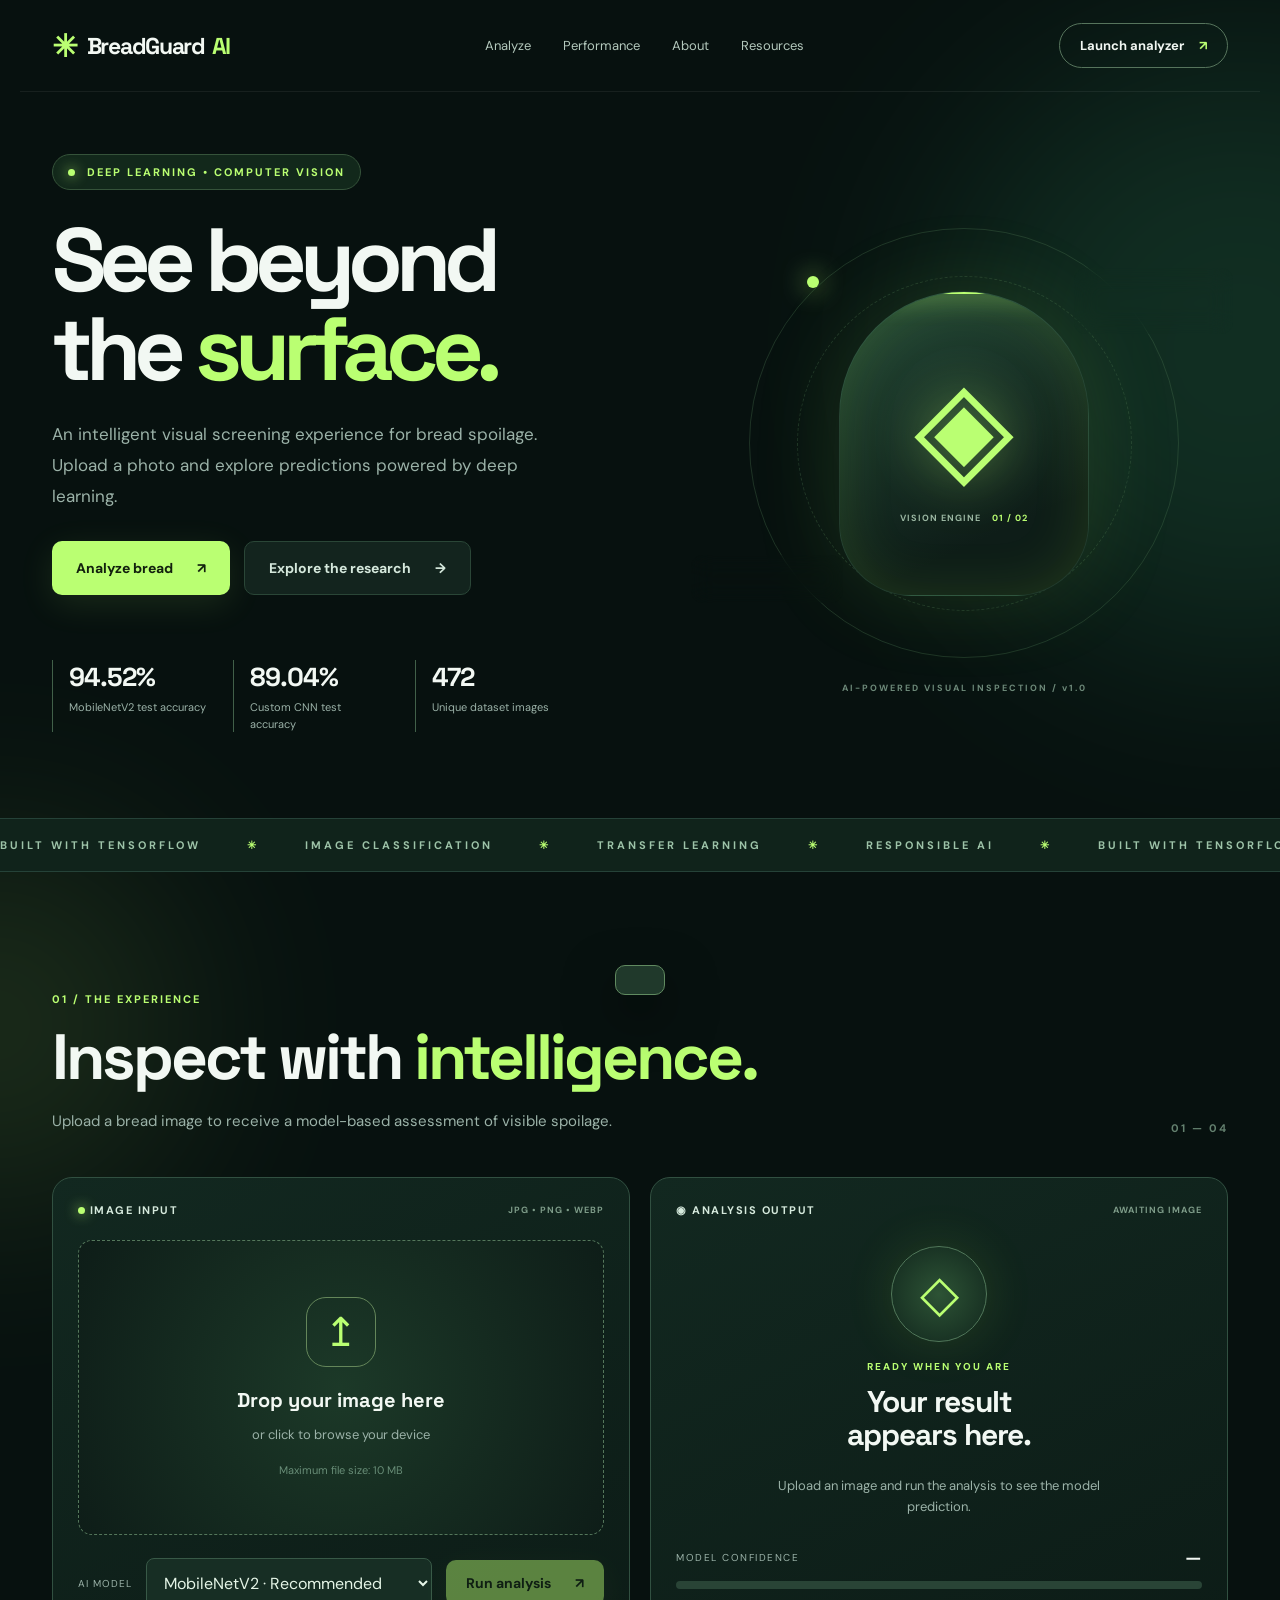
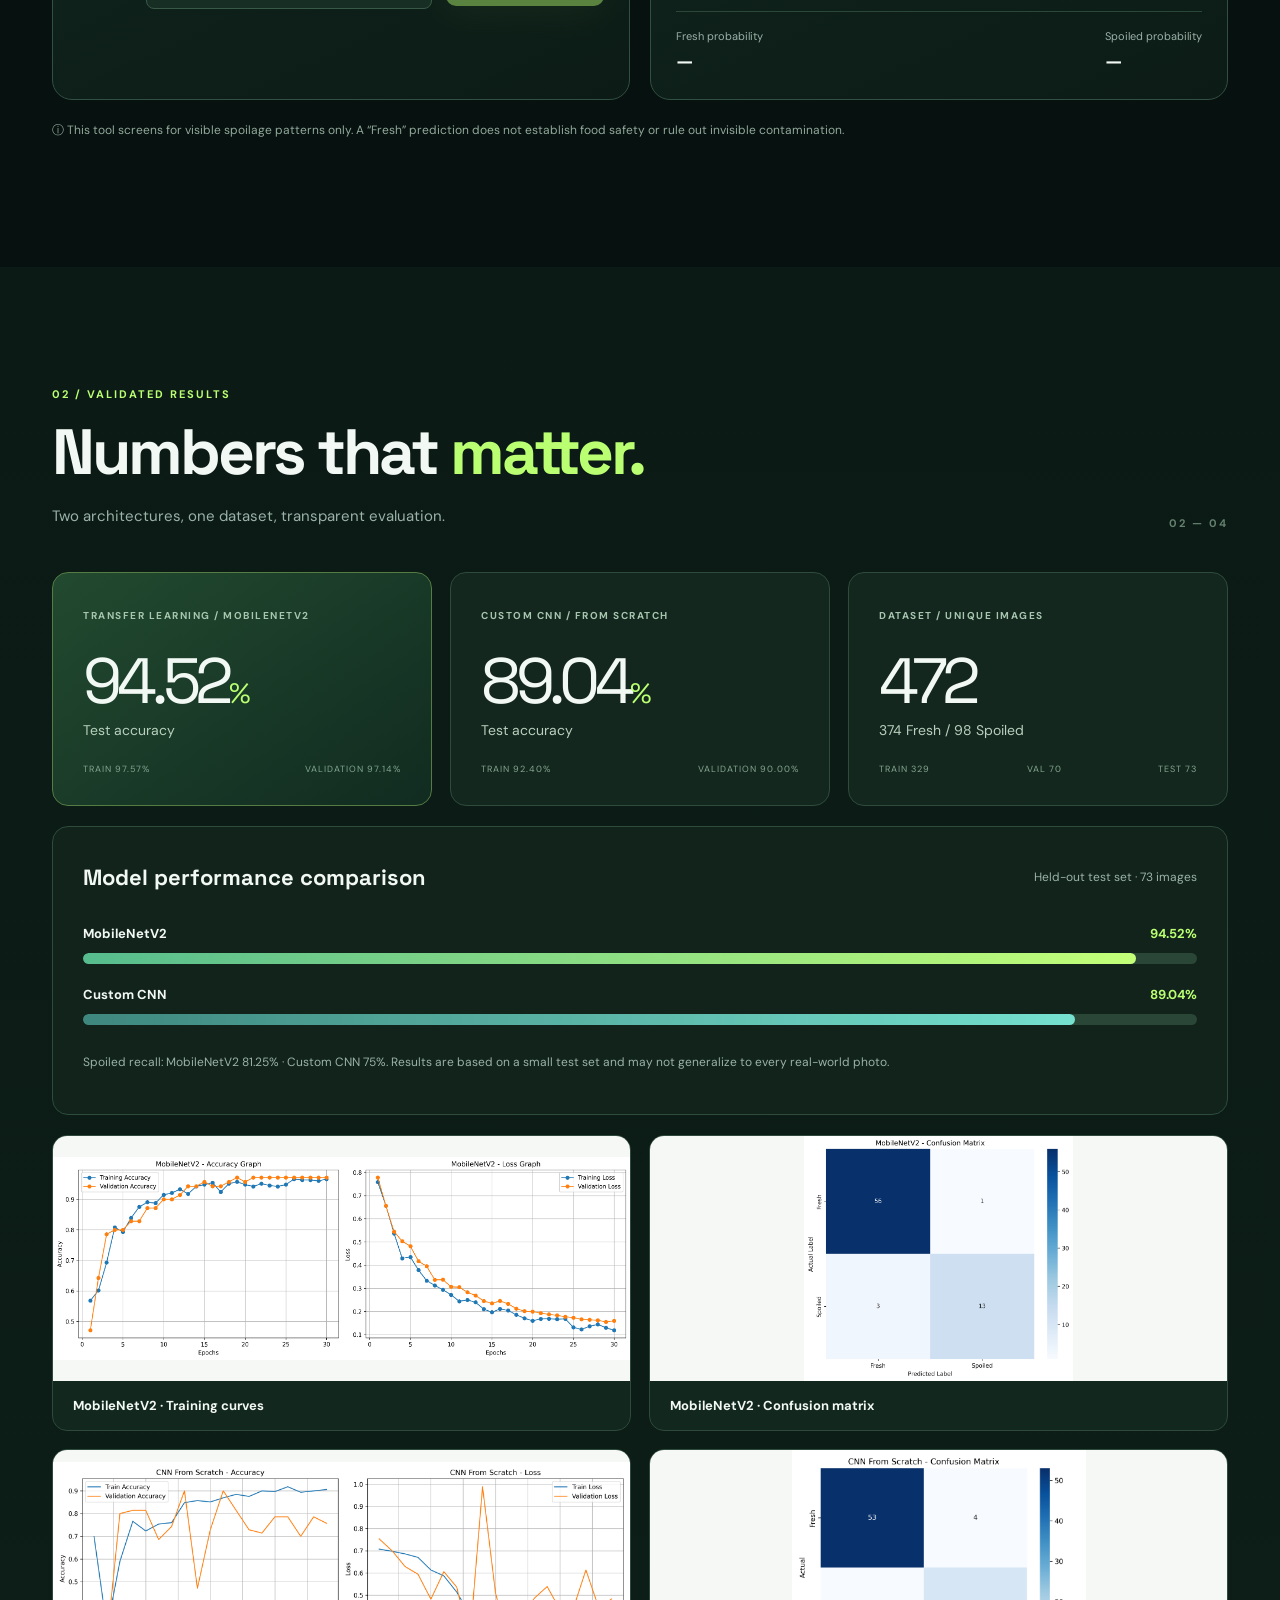
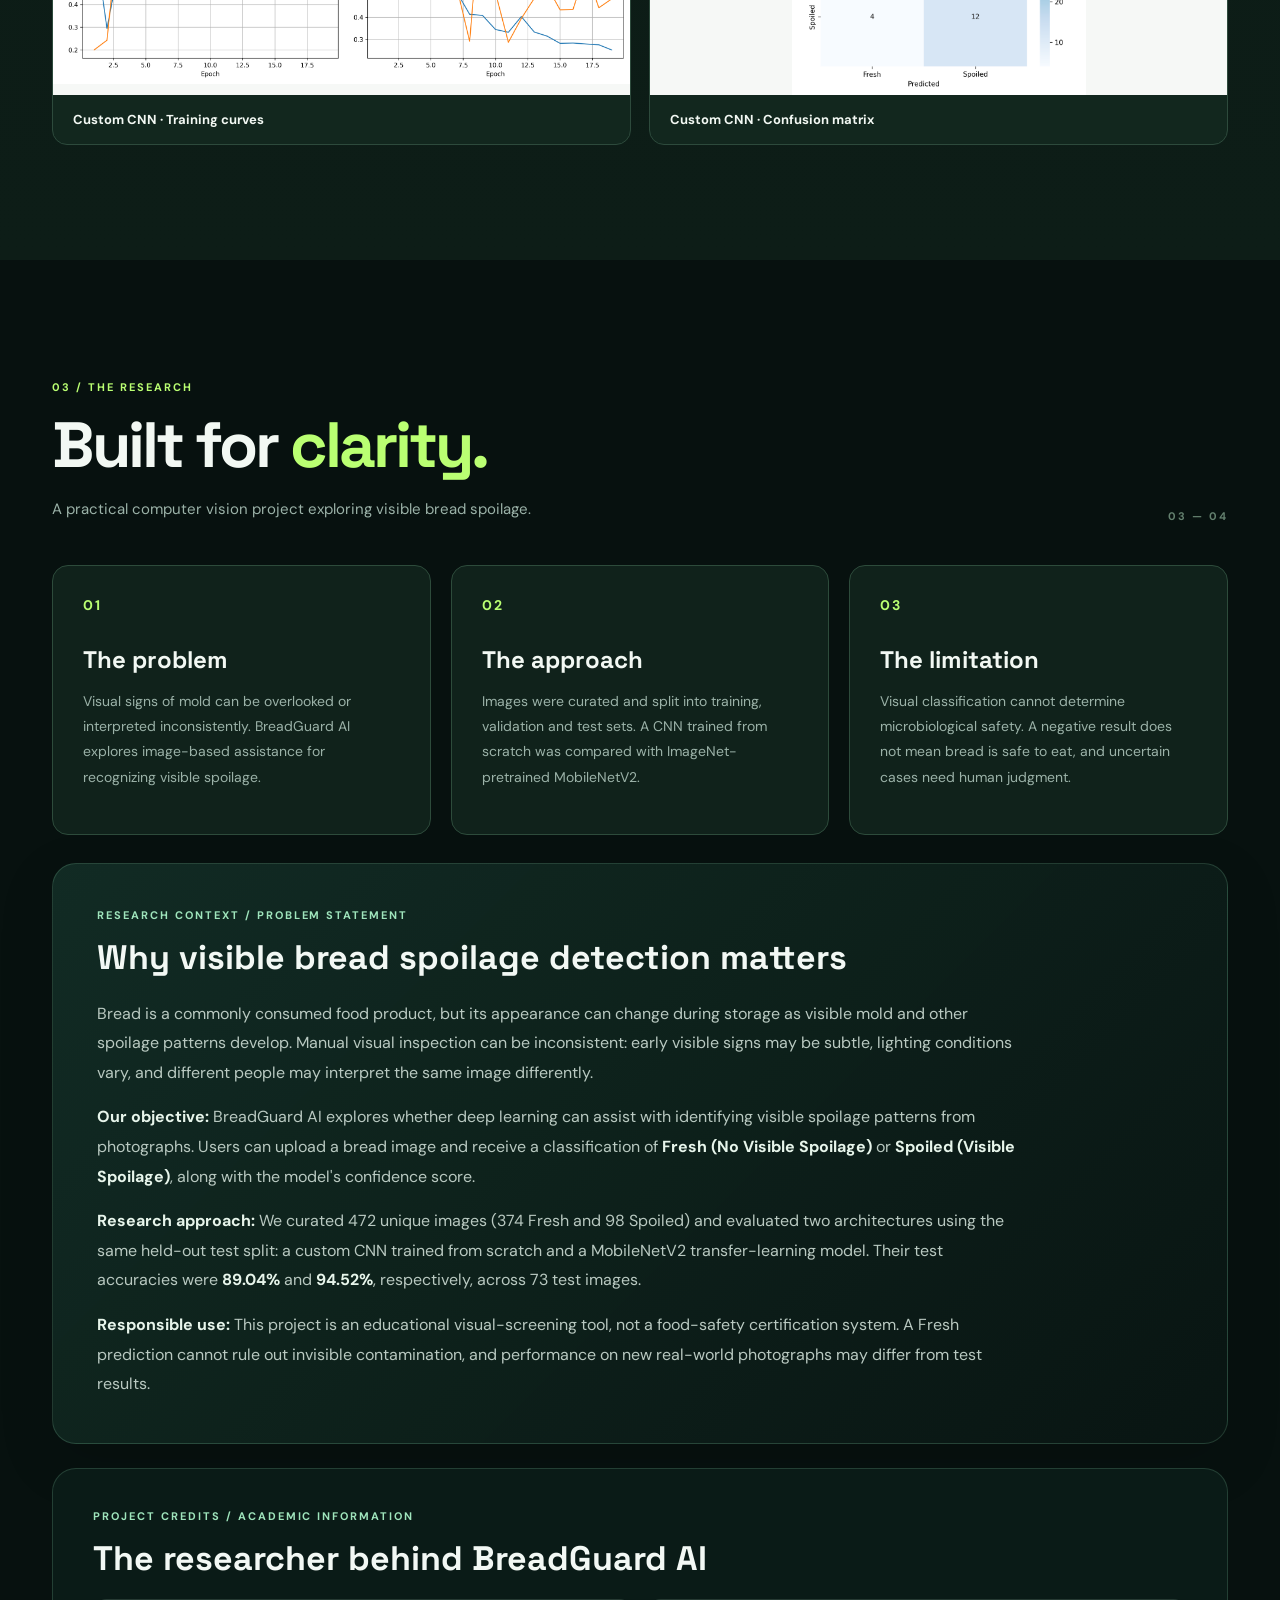
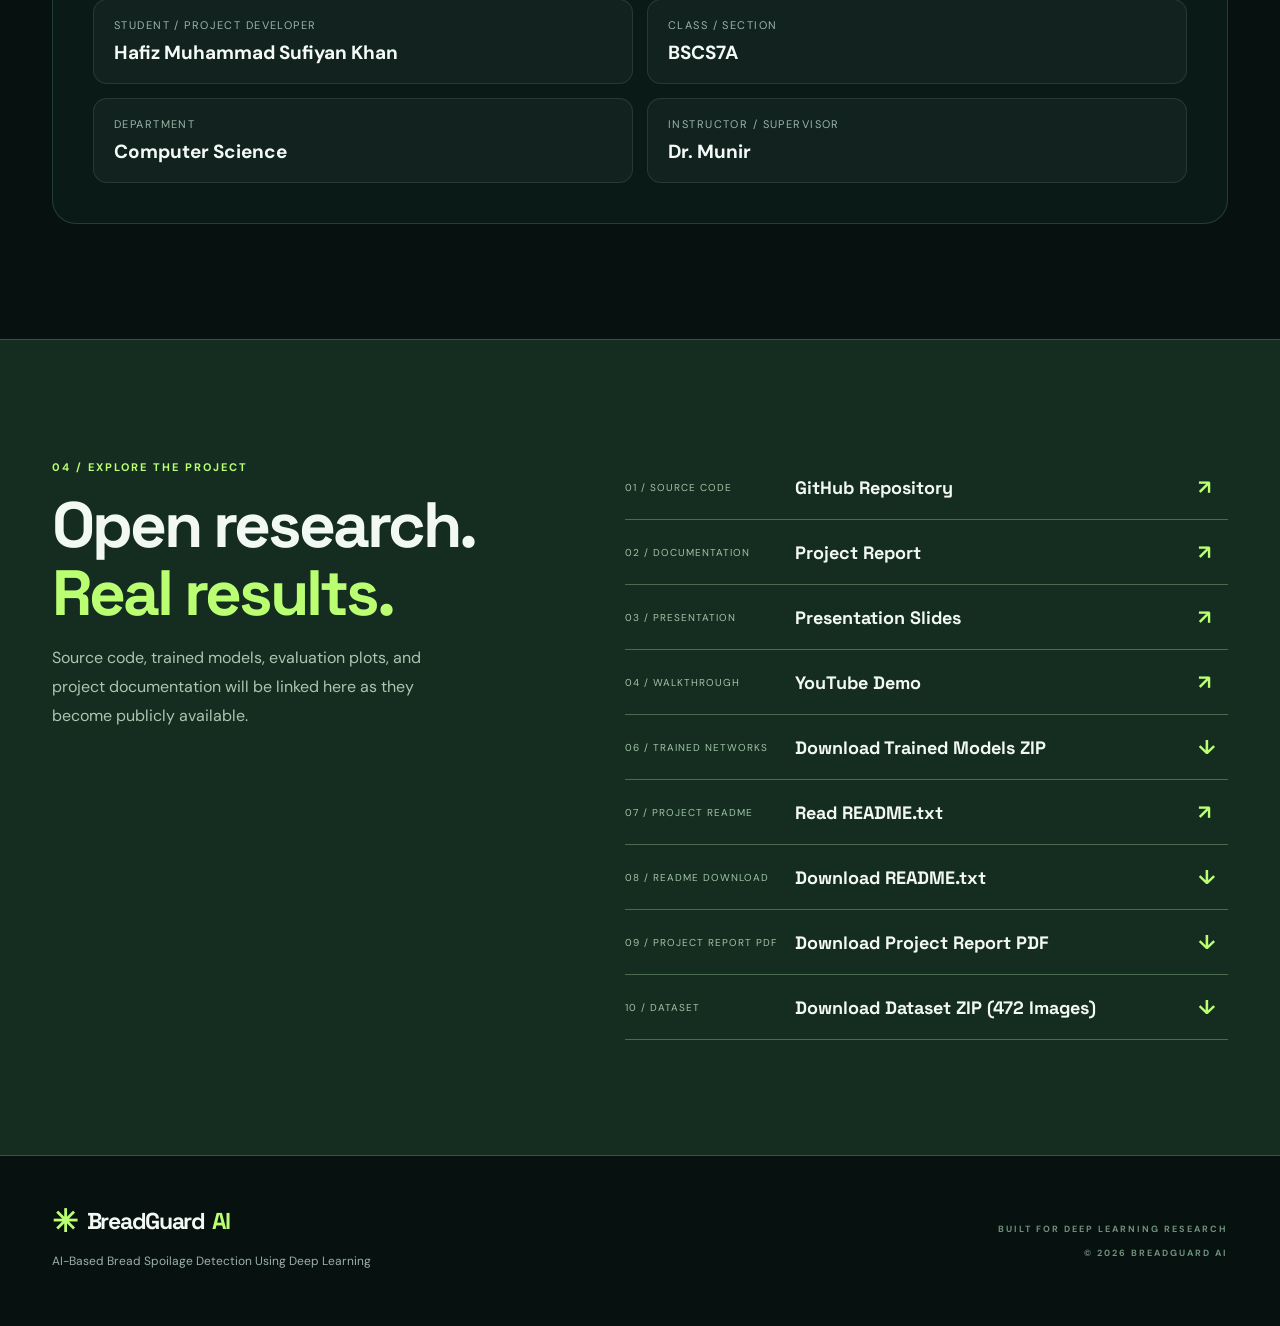
==== commit 4481c726: "Add BreadGuard AI YouTube demo link" ====
--- a/frontend/index.html
+++ b/frontend/index.html
@@ -12,4 +12,4 @@
 .academic-item span{display:block;color:#9ab4a7;font-size:11px;letter-spacing:.13em;text-transform:uppercase;margin-bottom:8px}
 .academic-item strong{color:#f4fbf6;font-size:clamp(15px,1.8vw,19px);overflow-wrap:anywhere}
 @media(max-width:620px){.academic-grid{grid-template-columns:1fr}.research-detail,.academic-card{border-radius:18px}}
-</style></head><body><div class="glow glow-a"></div><div class="glow glow-b"></div><header class="nav wrap"><a class="brand" href="#top"><span class="brand-icon">✳</span> BreadGuard<span>AI</span></a><nav><a href="#analyze">Analyze</a><a href="#performance">Performance</a><a href="#about">About</a><a href="#resources">Resources</a></nav><a class="nav-cta" href="#analyze">Launch analyzer <span>↗</span></a></header><main id="top"><section class="hero wrap"><div class="hero-content"><div class="eyebrow"><span class="pulse"></span> DEEP LEARNING • COMPUTER VISION</div><h1>See beyond<br>the <em>surface.</em></h1><p class="hero-sub">An intelligent visual screening experience for bread spoilage. Upload a photo and explore predictions powered by deep learning.</p><div class="hero-actions"><a class="btn primary" href="#analyze">Analyze bread <span>↗</span></a><a class="btn secondary" href="#performance">Explore the research <span>→</span></a></div><div class="hero-stats"><div><strong>94.52%</strong><span>MobileNetV2 test accuracy</span></div><div><strong>89.04%</strong><span>Custom CNN test accuracy</span></div><div><strong>472</strong><span>Unique dataset images</span></div></div></div><div class="hero-visual"><div class="orbit orbit-1"></div><div class="orbit orbit-2"></div><div class="visual-center"><div class="visual-icon">◈</div><div class="scan-line"></div><div class="visual-label">VISION ENGINE <span>01 / 02</span></div></div><div class="floating-card float-top"><span class="status-dot"></span> Image classification <strong>ACTIVE</strong></div><div class="floating-card float-bottom"><span>◉</span> Fresh <i>vs.</i> Spoiled</div><div class="visual-caption">AI-POWERED VISUAL INSPECTION / v1.0</div></div></section><section class="ticker"><div>BUILT WITH TENSORFLOW <span>✳</span> IMAGE CLASSIFICATION <span>✳</span> TRANSFER LEARNING <span>✳</span> RESPONSIBLE AI <span>✳</span> BUILT WITH TENSORFLOW <span>✳</span> IMAGE CLASSIFICATION <span>✳</span></div></section><section id="analyze" class="section wrap"><div class="section-head"><div><span class="kicker">01 / THE EXPERIENCE</span><h2>Inspect with <em>intelligence.</em></h2><p>Upload a bread image to receive a model-based assessment of visible spoilage.</p></div><div class="section-index">01 — 04</div></div><div class="analyzer"><div class="upload-panel"><div class="panel-top"><span class="panel-label"><span class="status-dot"></span> IMAGE INPUT</span><span class="tiny">JPG • PNG • WEBP</span></div><input id="fileInput" type="file" accept="image/jpeg,image/png,image/webp" hidden><div class="dropzone" id="dropzone" role="button" tabindex="0" aria-label="Upload a bread image"><div id="emptyState"><div class="upload-icon">↥</div><h3>Drop your image here</h3><p>or click to browse your device</p><span class="upload-hint">Maximum file size: 10 MB</span></div><img id="preview" alt="Selected bread image preview" hidden></div><div class="upload-controls"><label for="modelSelect">AI MODEL</label><select id="modelSelect"><option value="mobilenet">MobileNetV2 · Recommended</option><option value="scratch">Custom CNN · From Scratch</option></select><button class="btn primary analyze-btn" id="analyzeBtn" disabled>Run analysis <span>↗</span></button></div></div><div class="result-panel"><div class="panel-top"><span class="panel-label">◉ ANALYSIS OUTPUT</span><span class="tiny" id="resultStatus">AWAITING IMAGE</span></div><div class="result-body" aria-live="polite"><div class="result-orb" id="resultOrb"><span id="resultSymbol">◇</span></div><div class="result-tag" id="resultTag">READY WHEN YOU ARE</div><h3 id="resultTitle">Your result<br>appears here.</h3><p id="resultDescription">Upload an image and run the analysis to see the model prediction.</p><div class="confidence"><div class="confidence-head"><span>MODEL CONFIDENCE</span><strong id="confidenceValue">—</strong></div><div class="meter"><div id="confidenceBar"></div></div></div><div class="probabilities"><div><span>Fresh probability</span><strong id="freshProb">—</strong></div><div><span>Spoiled probability</span><strong id="spoiledProb">—</strong></div></div></div></div></div><p class="disclaimer">ⓘ This tool screens for visible spoilage patterns only. A “Fresh” prediction does not establish food safety or rule out invisible contamination.</p></section><section id="performance" class="section performance-section"><div class="wrap"><div class="section-head"><div><span class="kicker">02 / VALIDATED RESULTS</span><h2>Numbers that <em>matter.</em></h2><p>Two architectures, one dataset, transparent evaluation.</p></div><div class="section-index">02 — 04</div></div><div class="metric-grid"><article class="metric-card feature"><span class="card-overline">TRANSFER LEARNING / MOBILENETV2</span><div class="big-number">94.52<span>%</span></div><p>Test accuracy</p><div class="mini-line"><span>TRAIN 97.57%</span><span>VALIDATION 97.14%</span></div></article><article class="metric-card"><span class="card-overline">CUSTOM CNN / FROM SCRATCH</span><div class="big-number">89.04<span>%</span></div><p>Test accuracy</p><div class="mini-line"><span>TRAIN 92.40%</span><span>VALIDATION 90.00%</span></div></article><article class="metric-card"><span class="card-overline">DATASET / UNIQUE IMAGES</span><div class="big-number">472</div><p>374 Fresh / 98 Spoiled</p><div class="mini-line"><span>TRAIN 329</span><span>VAL 70</span><span>TEST 73</span></div></article></div><div class="comparison"><div class="comparison-title"><h3>Model performance comparison</h3><p>Held-out test set · 73 images</p></div><div class="bar-row"><div><strong>MobileNetV2</strong><span>94.52%</span></div><div class="bar-track"><div style="width:94.52%" class="bar-fill"></div></div></div><div class="bar-row"><div><strong>Custom CNN</strong><span>89.04%</span></div><div class="bar-track"><div style="width:89.04%" class="bar-fill alt"></div></div></div><p class="comparison-note">Spoiled recall: MobileNetV2 81.25% · Custom CNN 75%. Results are based on a small test set and may not generalize to every real-world photo.</p></div><div class="results-gallery"><div class="result-image"><img src="assets/mobilenet_training_graphs.png" alt="MobileNetV2 training and validation graphs" loading="lazy" onerror="this.parentElement.classList.add('missing')"><span>MobileNetV2 · Training curves</span></div><div class="result-image"><img src="assets/mobilenet_confusion_matrix.png" alt="MobileNetV2 confusion matrix" loading="lazy" onerror="this.parentElement.classList.add('missing')"><span>MobileNetV2 · Confusion matrix</span></div><div class="result-image"><img src="assets/cnn_v4_training_graphs.png" alt="Custom CNN training and validation graphs" loading="lazy" onerror="this.parentElement.classList.add('missing')"><span>Custom CNN · Training curves</span></div><div class="result-image"><img src="assets/cnn_v4_confusion_matrix.png" alt="Custom CNN confusion matrix" loading="lazy" onerror="this.parentElement.classList.add('missing')"><span>Custom CNN · Confusion matrix</span></div></div></div></section><section id="about" class="section wrap"><div class="section-head"><div><span class="kicker">03 / THE RESEARCH</span><h2>Built for <em>clarity.</em></h2><p>A practical computer vision project exploring visible bread spoilage.</p></div><div class="section-index">03 — 04</div></div><div class="about-grid"><article class="about-card"><div class="about-icon">01</div><h3>The problem</h3><p>Visual signs of mold can be overlooked or interpreted inconsistently. BreadGuard AI explores image-based assistance for recognizing visible spoilage.</p></article><article class="about-card"><div class="about-icon">02</div><h3>The approach</h3><p>Images were curated and split into training, validation and test sets. A CNN trained from scratch was compared with ImageNet-pretrained MobileNetV2.</p></article><article class="about-card"><div class="about-icon">03</div><h3>The limitation</h3><p>Visual classification cannot determine microbiological safety. A negative result does not mean bread is safe to eat, and uncertain cases need human judgment.</p></article></div><article class="research-detail" aria-labelledby="problem-statement-title"><span class="detail-label">RESEARCH CONTEXT / PROBLEM STATEMENT</span><h3 id="problem-statement-title">Why visible bread spoilage detection matters</h3><p>Bread is a commonly consumed food product, but its appearance can change during storage as visible mold and other spoilage patterns develop. Manual visual inspection can be inconsistent: early visible signs may be subtle, lighting conditions vary, and different people may interpret the same image differently.</p><p><strong>Our objective:</strong> BreadGuard AI explores whether deep learning can assist with identifying visible spoilage patterns from photographs. Users can upload a bread image and receive a classification of <strong>Fresh (No Visible Spoilage)</strong> or <strong>Spoiled (Visible Spoilage)</strong>, along with the model's confidence score.</p><p><strong>Research approach:</strong> We curated 472 unique images (374 Fresh and 98 Spoiled) and evaluated two architectures using the same held-out test split: a custom CNN trained from scratch and a MobileNetV2 transfer-learning model. Their test accuracies were <strong>89.04%</strong> and <strong>94.52%</strong>, respectively, across 73 test images.</p><p><strong>Responsible use:</strong> This project is an educational visual-screening tool, not a food-safety certification system. A Fresh prediction cannot rule out invisible contamination, and performance on new real-world photographs may differ from test results.</p></article><article class="academic-card" aria-labelledby="academic-heading"><span class="detail-label">PROJECT CREDITS / ACADEMIC INFORMATION</span><h3 id="academic-heading">The researcher behind BreadGuard AI</h3><div class="academic-grid"><div class="academic-item"><span>Student / Project Developer</span><strong>Hafiz Muhammad Sufiyan Khan</strong></div><div class="academic-item"><span>Class / Section</span><strong>BSCS7A</strong></div><div class="academic-item"><span>Department</span><strong>Computer Science</strong></div><div class="academic-item"><span>Instructor / Supervisor</span><strong>Dr. Munir</strong></div></div></article></section><section id="resources" class="section resources-section"><div class="wrap resources-content"><div><span class="kicker">04 / EXPLORE THE PROJECT</span><h2>Open research.<br><em>Real results.</em></h2><p>Source code, trained models, evaluation plots, and project documentation will be linked here as they become publicly available.</p></div><div class="resource-list"><a href="https://github.com/Suf-tech/BreadGuard-AI" target="_blank" rel="noopener noreferrer"><span>01 / SOURCE CODE</span><strong>GitHub Repository</strong><b>↗</b></a><a href="BreadGuard_AI_Project_Report_Updated.html" target="_blank" rel="noopener noreferrer"><span>02 / DOCUMENTATION</span><strong>Project Report</strong><b>↗</b></a><a href="#" data-pending="Presentation"><span>03 / PRESENTATION</span><strong>Presentation Slides</strong><b>↗</b></a><a href="#" data-pending="YouTube video"><span>04 / WALKTHROUGH</span><strong>YouTube Demo</strong><b>↗</b></a><a href="https://github.com/Suf-tech/BreadGuard-AI/releases/download/v1.0.0/breadguard_trained_models.zip"><span>06 / TRAINED NETWORKS</span><strong>Download Trained Models ZIP</strong><b>↓</b></a><a href="README.txt" target="_blank"><span>07 / PROJECT README</span><strong>Read README.txt</strong><b>↗</b></a><a href="README.txt" download="BreadGuard_README.txt"><span>08 / README DOWNLOAD</span><strong>Download README.txt</strong><b>↓</b></a><a href="BreadGuard_AI_Project_Report_Updated.pdf" download><span>09 / PROJECT REPORT PDF</span><strong>Download Project Report PDF</strong><b>↓</b></a><a href="https://github.com/Suf-tech/BreadGuard-AI/releases/download/v1.0.0/breadguard_dataset_full.zip" target="_blank" rel="noopener noreferrer"><span>10 / DATASET</span><strong>Download Dataset ZIP (472 Images)</strong><b>↓</b></a></div></div></section></main><footer class="footer wrap"><div><a class="brand" href="#top"><span class="brand-icon">✳</span> BreadGuard<span>AI</span></a><p>AI-Based Bread Spoilage Detection Using Deep Learning</p></div><div class="footer-right"><span>BUILT FOR DEEP LEARNING RESEARCH</span><span>© <span id="year"></span> BREADGUARD AI</span></div></footer><div class="toast" id="toast" role="status" aria-live="polite"></div><script src="script.js"></script></body></html>
+</style></head><body><div class="glow glow-a"></div><div class="glow glow-b"></div><header class="nav wrap"><a class="brand" href="#top"><span class="brand-icon">✳</span> BreadGuard<span>AI</span></a><nav><a href="#analyze">Analyze</a><a href="#performance">Performance</a><a href="#about">About</a><a href="#resources">Resources</a></nav><a class="nav-cta" href="#analyze">Launch analyzer <span>↗</span></a></header><main id="top"><section class="hero wrap"><div class="hero-content"><div class="eyebrow"><span class="pulse"></span> DEEP LEARNING • COMPUTER VISION</div><h1>See beyond<br>the <em>surface.</em></h1><p class="hero-sub">An intelligent visual screening experience for bread spoilage. Upload a photo and explore predictions powered by deep learning.</p><div class="hero-actions"><a class="btn primary" href="#analyze">Analyze bread <span>↗</span></a><a class="btn secondary" href="#performance">Explore the research <span>→</span></a></div><div class="hero-stats"><div><strong>94.52%</strong><span>MobileNetV2 test accuracy</span></div><div><strong>89.04%</strong><span>Custom CNN test accuracy</span></div><div><strong>472</strong><span>Unique dataset images</span></div></div></div><div class="hero-visual"><div class="orbit orbit-1"></div><div class="orbit orbit-2"></div><div class="visual-center"><div class="visual-icon">◈</div><div class="scan-line"></div><div class="visual-label">VISION ENGINE <span>01 / 02</span></div></div><div class="floating-card float-top"><span class="status-dot"></span> Image classification <strong>ACTIVE</strong></div><div class="floating-card float-bottom"><span>◉</span> Fresh <i>vs.</i> Spoiled</div><div class="visual-caption">AI-POWERED VISUAL INSPECTION / v1.0</div></div></section><section class="ticker"><div>BUILT WITH TENSORFLOW <span>✳</span> IMAGE CLASSIFICATION <span>✳</span> TRANSFER LEARNING <span>✳</span> RESPONSIBLE AI <span>✳</span> BUILT WITH TENSORFLOW <span>✳</span> IMAGE CLASSIFICATION <span>✳</span></div></section><section id="analyze" class="section wrap"><div class="section-head"><div><span class="kicker">01 / THE EXPERIENCE</span><h2>Inspect with <em>intelligence.</em></h2><p>Upload a bread image to receive a model-based assessment of visible spoilage.</p></div><div class="section-index">01 — 04</div></div><div class="analyzer"><div class="upload-panel"><div class="panel-top"><span class="panel-label"><span class="status-dot"></span> IMAGE INPUT</span><span class="tiny">JPG • PNG • WEBP</span></div><input id="fileInput" type="file" accept="image/jpeg,image/png,image/webp" hidden><div class="dropzone" id="dropzone" role="button" tabindex="0" aria-label="Upload a bread image"><div id="emptyState"><div class="upload-icon">↥</div><h3>Drop your image here</h3><p>or click to browse your device</p><span class="upload-hint">Maximum file size: 10 MB</span></div><img id="preview" alt="Selected bread image preview" hidden></div><div class="upload-controls"><label for="modelSelect">AI MODEL</label><select id="modelSelect"><option value="mobilenet">MobileNetV2 · Recommended</option><option value="scratch">Custom CNN · From Scratch</option></select><button class="btn primary analyze-btn" id="analyzeBtn" disabled>Run analysis <span>↗</span></button></div></div><div class="result-panel"><div class="panel-top"><span class="panel-label">◉ ANALYSIS OUTPUT</span><span class="tiny" id="resultStatus">AWAITING IMAGE</span></div><div class="result-body" aria-live="polite"><div class="result-orb" id="resultOrb"><span id="resultSymbol">◇</span></div><div class="result-tag" id="resultTag">READY WHEN YOU ARE</div><h3 id="resultTitle">Your result<br>appears here.</h3><p id="resultDescription">Upload an image and run the analysis to see the model prediction.</p><div class="confidence"><div class="confidence-head"><span>MODEL CONFIDENCE</span><strong id="confidenceValue">—</strong></div><div class="meter"><div id="confidenceBar"></div></div></div><div class="probabilities"><div><span>Fresh probability</span><strong id="freshProb">—</strong></div><div><span>Spoiled probability</span><strong id="spoiledProb">—</strong></div></div></div></div></div><p class="disclaimer">ⓘ This tool screens for visible spoilage patterns only. A “Fresh” prediction does not establish food safety or rule out invisible contamination.</p></section><section id="performance" class="section performance-section"><div class="wrap"><div class="section-head"><div><span class="kicker">02 / VALIDATED RESULTS</span><h2>Numbers that <em>matter.</em></h2><p>Two architectures, one dataset, transparent evaluation.</p></div><div class="section-index">02 — 04</div></div><div class="metric-grid"><article class="metric-card feature"><span class="card-overline">TRANSFER LEARNING / MOBILENETV2</span><div class="big-number">94.52<span>%</span></div><p>Test accuracy</p><div class="mini-line"><span>TRAIN 97.57%</span><span>VALIDATION 97.14%</span></div></article><article class="metric-card"><span class="card-overline">CUSTOM CNN / FROM SCRATCH</span><div class="big-number">89.04<span>%</span></div><p>Test accuracy</p><div class="mini-line"><span>TRAIN 92.40%</span><span>VALIDATION 90.00%</span></div></article><article class="metric-card"><span class="card-overline">DATASET / UNIQUE IMAGES</span><div class="big-number">472</div><p>374 Fresh / 98 Spoiled</p><div class="mini-line"><span>TRAIN 329</span><span>VAL 70</span><span>TEST 73</span></div></article></div><div class="comparison"><div class="comparison-title"><h3>Model performance comparison</h3><p>Held-out test set · 73 images</p></div><div class="bar-row"><div><strong>MobileNetV2</strong><span>94.52%</span></div><div class="bar-track"><div style="width:94.52%" class="bar-fill"></div></div></div><div class="bar-row"><div><strong>Custom CNN</strong><span>89.04%</span></div><div class="bar-track"><div style="width:89.04%" class="bar-fill alt"></div></div></div><p class="comparison-note">Spoiled recall: MobileNetV2 81.25% · Custom CNN 75%. Results are based on a small test set and may not generalize to every real-world photo.</p></div><div class="results-gallery"><div class="result-image"><img src="assets/mobilenet_training_graphs.png" alt="MobileNetV2 training and validation graphs" loading="lazy" onerror="this.parentElement.classList.add('missing')"><span>MobileNetV2 · Training curves</span></div><div class="result-image"><img src="assets/mobilenet_confusion_matrix.png" alt="MobileNetV2 confusion matrix" loading="lazy" onerror="this.parentElement.classList.add('missing')"><span>MobileNetV2 · Confusion matrix</span></div><div class="result-image"><img src="assets/cnn_v4_training_graphs.png" alt="Custom CNN training and validation graphs" loading="lazy" onerror="this.parentElement.classList.add('missing')"><span>Custom CNN · Training curves</span></div><div class="result-image"><img src="assets/cnn_v4_confusion_matrix.png" alt="Custom CNN confusion matrix" loading="lazy" onerror="this.parentElement.classList.add('missing')"><span>Custom CNN · Confusion matrix</span></div></div></div></section><section id="about" class="section wrap"><div class="section-head"><div><span class="kicker">03 / THE RESEARCH</span><h2>Built for <em>clarity.</em></h2><p>A practical computer vision project exploring visible bread spoilage.</p></div><div class="section-index">03 — 04</div></div><div class="about-grid"><article class="about-card"><div class="about-icon">01</div><h3>The problem</h3><p>Visual signs of mold can be overlooked or interpreted inconsistently. BreadGuard AI explores image-based assistance for recognizing visible spoilage.</p></article><article class="about-card"><div class="about-icon">02</div><h3>The approach</h3><p>Images were curated and split into training, validation and test sets. A CNN trained from scratch was compared with ImageNet-pretrained MobileNetV2.</p></article><article class="about-card"><div class="about-icon">03</div><h3>The limitation</h3><p>Visual classification cannot determine microbiological safety. A negative result does not mean bread is safe to eat, and uncertain cases need human judgment.</p></article></div><article class="research-detail" aria-labelledby="problem-statement-title"><span class="detail-label">RESEARCH CONTEXT / PROBLEM STATEMENT</span><h3 id="problem-statement-title">Why visible bread spoilage detection matters</h3><p>Bread is a commonly consumed food product, but its appearance can change during storage as visible mold and other spoilage patterns develop. Manual visual inspection can be inconsistent: early visible signs may be subtle, lighting conditions vary, and different people may interpret the same image differently.</p><p><strong>Our objective:</strong> BreadGuard AI explores whether deep learning can assist with identifying visible spoilage patterns from photographs. Users can upload a bread image and receive a classification of <strong>Fresh (No Visible Spoilage)</strong> or <strong>Spoiled (Visible Spoilage)</strong>, along with the model's confidence score.</p><p><strong>Research approach:</strong> We curated 472 unique images (374 Fresh and 98 Spoiled) and evaluated two architectures using the same held-out test split: a custom CNN trained from scratch and a MobileNetV2 transfer-learning model. Their test accuracies were <strong>89.04%</strong> and <strong>94.52%</strong>, respectively, across 73 test images.</p><p><strong>Responsible use:</strong> This project is an educational visual-screening tool, not a food-safety certification system. A Fresh prediction cannot rule out invisible contamination, and performance on new real-world photographs may differ from test results.</p></article><article class="academic-card" aria-labelledby="academic-heading"><span class="detail-label">PROJECT CREDITS / ACADEMIC INFORMATION</span><h3 id="academic-heading">The researcher behind BreadGuard AI</h3><div class="academic-grid"><div class="academic-item"><span>Student / Project Developer</span><strong>Hafiz Muhammad Sufiyan Khan</strong></div><div class="academic-item"><span>Class / Section</span><strong>BSCS7A</strong></div><div class="academic-item"><span>Department</span><strong>Computer Science</strong></div><div class="academic-item"><span>Instructor / Supervisor</span><strong>Dr. Munir</strong></div></div></article></section><section id="resources" class="section resources-section"><div class="wrap resources-content"><div><span class="kicker">04 / EXPLORE THE PROJECT</span><h2>Open research.<br><em>Real results.</em></h2><p>Source code, trained models, evaluation plots, and project documentation will be linked here as they become publicly available.</p></div><div class="resource-list"><a href="https://github.com/Suf-tech/BreadGuard-AI" target="_blank" rel="noopener noreferrer"><span>01 / SOURCE CODE</span><strong>GitHub Repository</strong><b>↗</b></a><a href="BreadGuard_AI_Project_Report_Updated.html" target="_blank" rel="noopener noreferrer"><span>02 / DOCUMENTATION</span><strong>Project Report</strong><b>↗</b></a><a href="BreadGuard_AI_Presentation.pptx" target="_blank" rel="noopener noreferrer"><span>03 / PRESENTATION</span><strong>Presentation Slides</strong><b>↗</b></a><a href="https://youtu.be/9J1GMKLOVtw" target="_blank" rel="noopener noreferrer"><span>04 / WALKTHROUGH</span><strong>YouTube Demo</strong><b>↗</b></a><a href="https://github.com/Suf-tech/BreadGuard-AI/releases/download/v1.0.0/breadguard_trained_models.zip"><span>06 / TRAINED NETWORKS</span><strong>Download Trained Models ZIP</strong><b>↓</b></a><a href="README.txt" target="_blank"><span>07 / PROJECT README</span><strong>Read README.txt</strong><b>↗</b></a><a href="README.txt" download="BreadGuard_README.txt"><span>08 / README DOWNLOAD</span><strong>Download README.txt</strong><b>↓</b></a><a href="BreadGuard_AI_Project_Report_Updated.pdf" download><span>09 / PROJECT REPORT PDF</span><strong>Download Project Report PDF</strong><b>↓</b></a><a href="https://github.com/Suf-tech/BreadGuard-AI/releases/download/v1.0.0/breadguard_dataset_full.zip" target="_blank" rel="noopener noreferrer"><span>10 / DATASET</span><strong>Download Dataset ZIP (472 Images)</strong><b>↓</b></a></div></div></section></main><footer class="footer wrap"><div><a class="brand" href="#top"><span class="brand-icon">✳</span> BreadGuard<span>AI</span></a><p>AI-Based Bread Spoilage Detection Using Deep Learning</p></div><div class="footer-right"><span>BUILT FOR DEEP LEARNING RESEARCH</span><span>© <span id="year"></span> BREADGUARD AI</span></div></footer><div class="toast" id="toast" role="status" aria-live="polite"></div><script src="script.js"></script></body></html>
